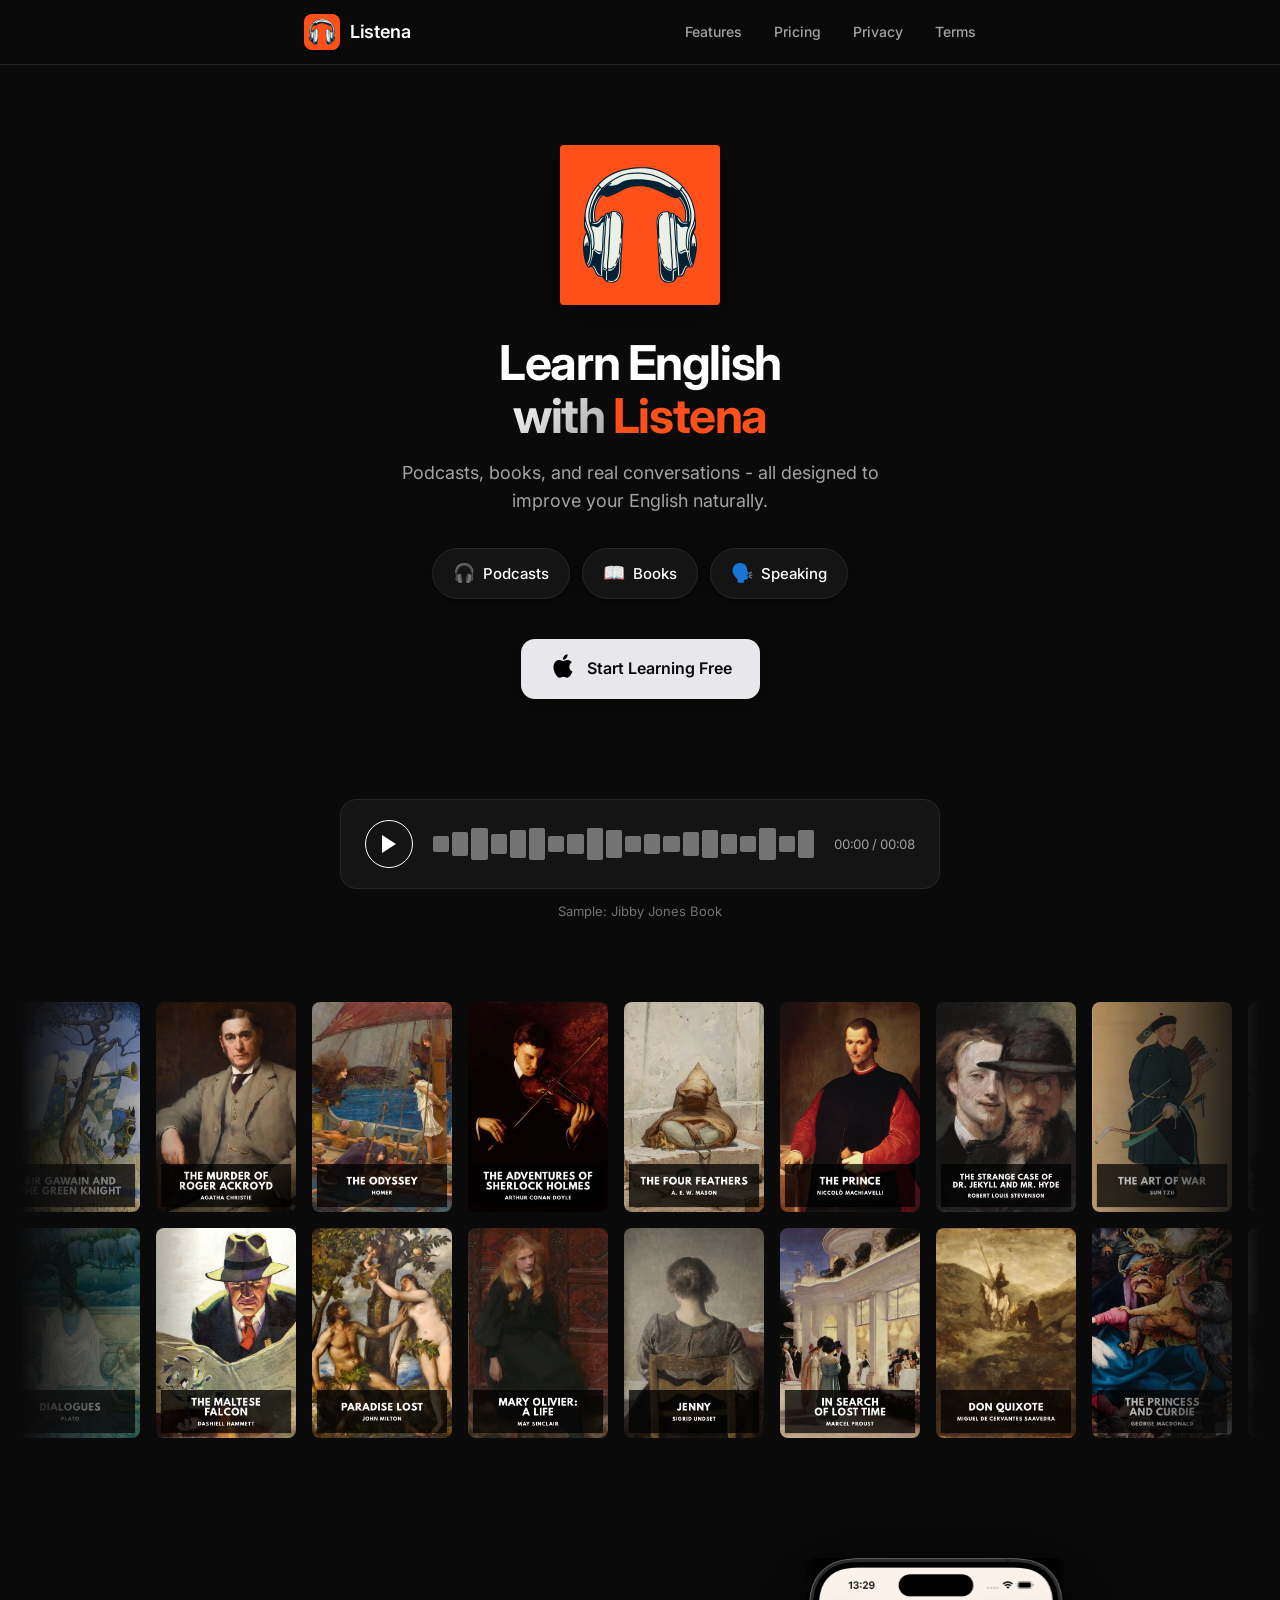
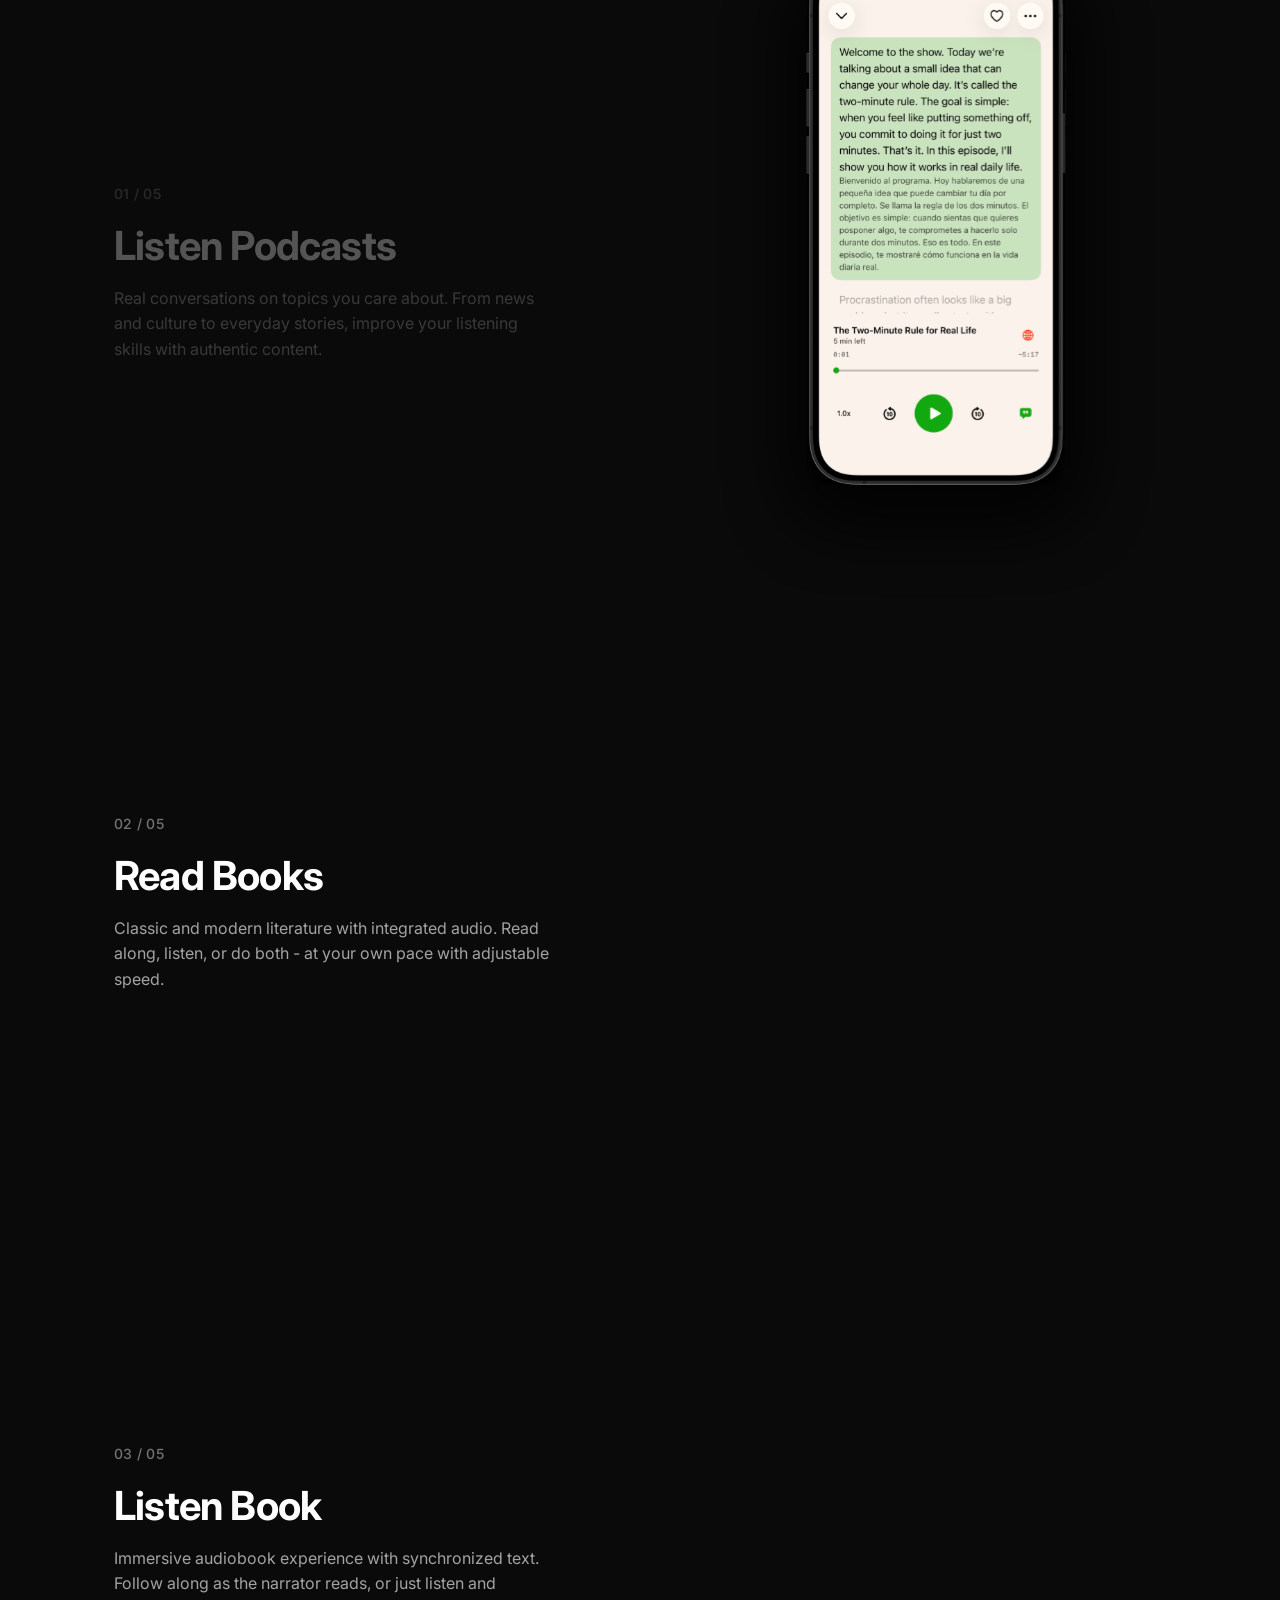
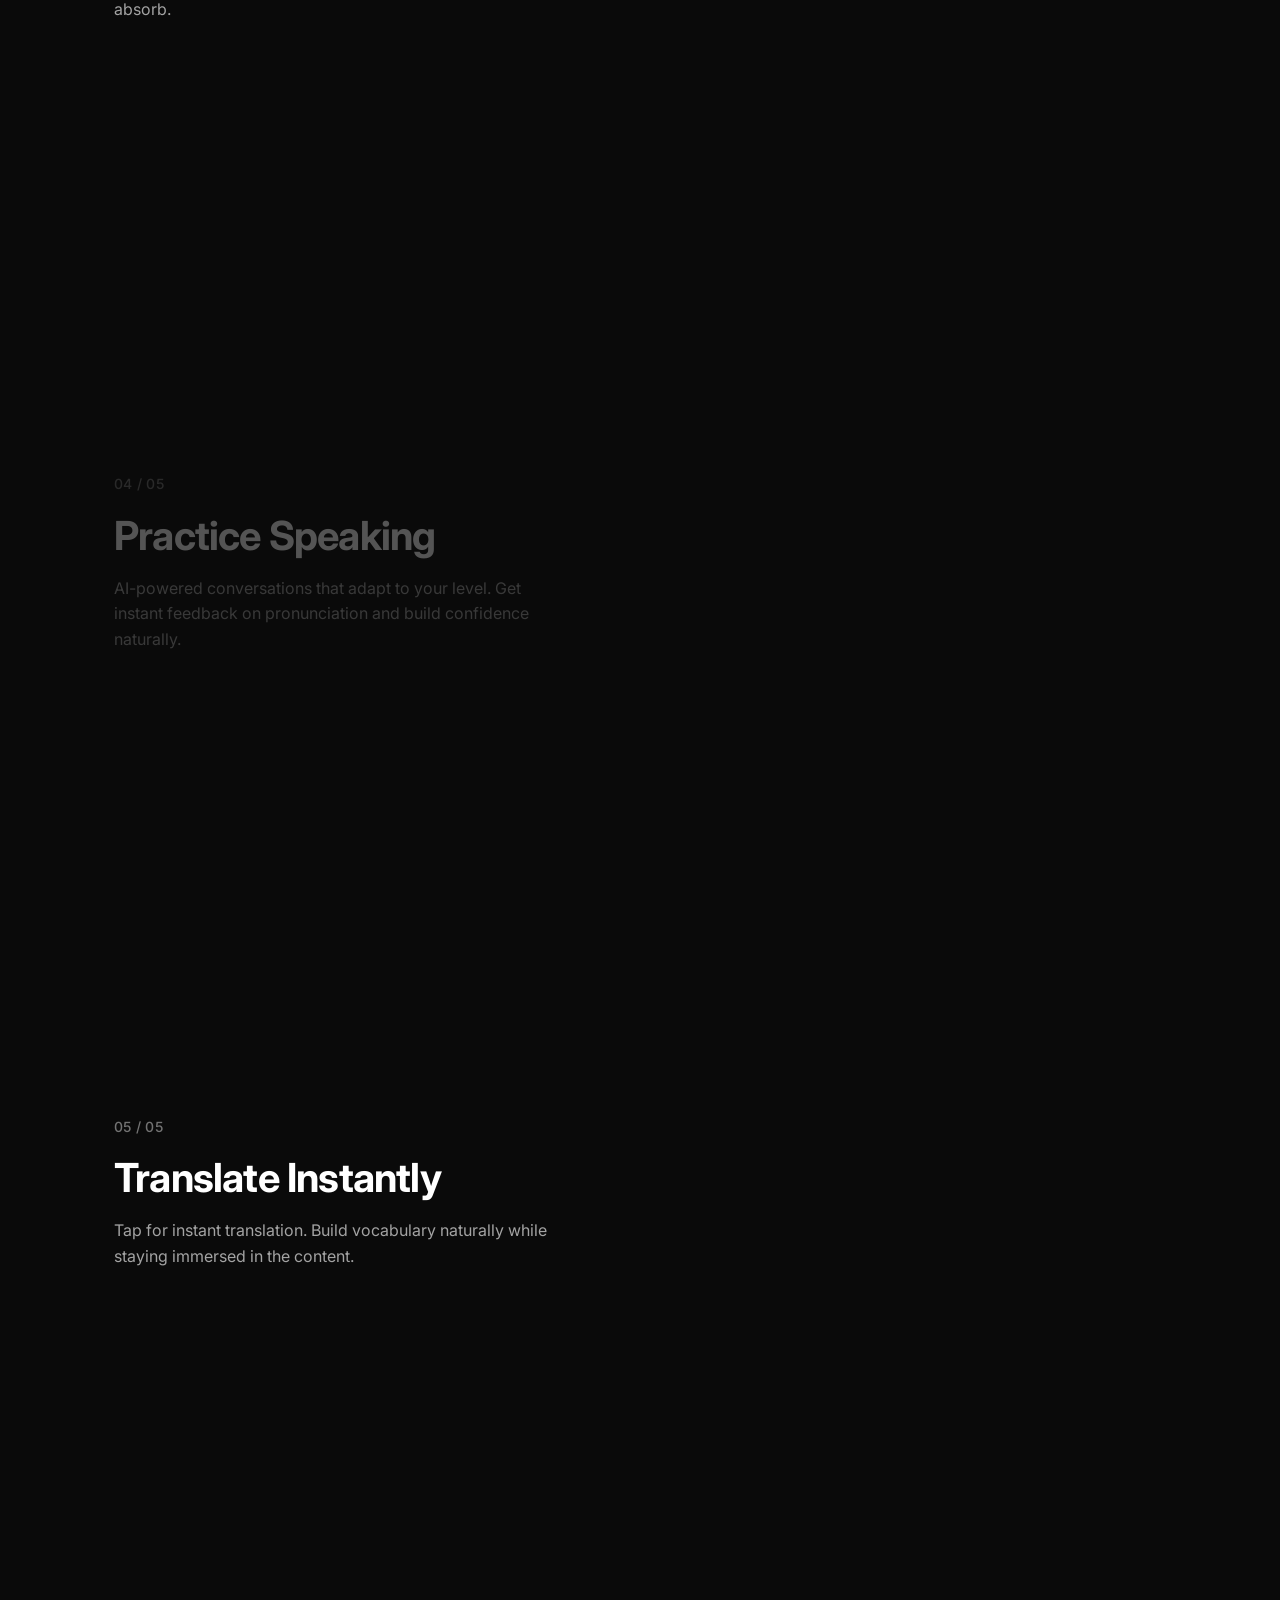
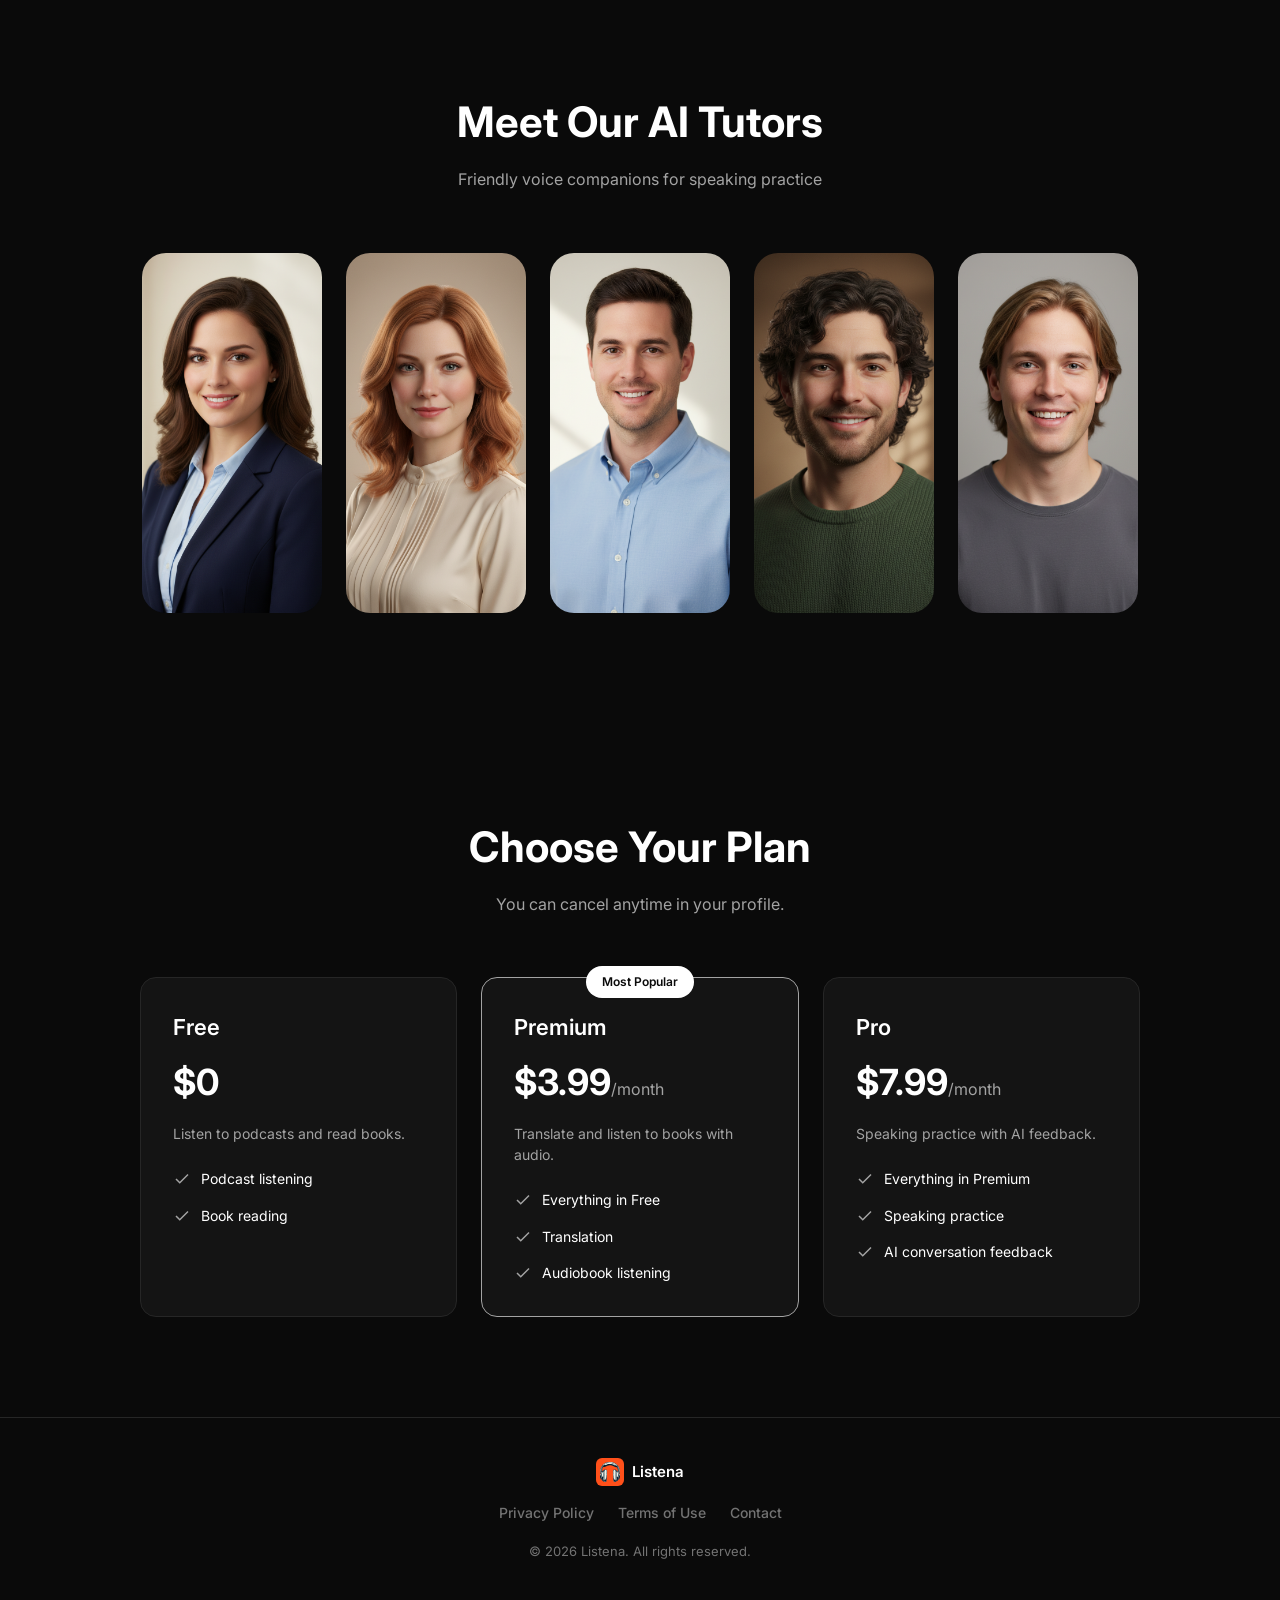
==== index.html @ 5ea8e9c2 "fix: disable actor card hover scale on mobile touch devices" ====
<!DOCTYPE html>
<html lang="en">
<head>
    <meta charset="UTF-8">
    <meta name="viewport" content="width=device-width, initial-scale=1.0">
    <title>Listena - Learn English with Listena</title>
    <link rel="preconnect" href="https://fonts.googleapis.com">
    <link rel="preconnect" href="https://fonts.gstatic.com" crossorigin>
    <link href="https://fonts.googleapis.com/css2?family=Inter:wght@400;500;600;700&display=swap" rel="stylesheet">
    <link rel="stylesheet" href="style.css">
    <link rel="icon" type="image/png" href="icon.png">
</head>
<body>
    <div class="nav-overlay"></div>
    <nav class="navbar">
        <div class="container nav-content">
            <a href="index.html" class="logo">
                <img src="logo.svg" alt="" class="nav-logo" width="36" height="36">
                <span class="logo-text">Listena</span>
            </a>
            <button class="nav-toggle" aria-label="Toggle menu">
                <span></span>
                <span></span>
                <span></span>
            </button>
            <div class="nav-links">
                <a href="#features">Features</a>
                <a href="#pricing">Pricing</a>
                <a href="privacy.html">Privacy</a>
                <a href="terms.html">Terms</a>
            </div>
        </div>
    </nav>

    <main class="hero">
        <div class="container">
            <div class="hero-content">
                <div class="app-logo">
                    <img src="logo.svg" alt="Listena" class="logo-image" width="160" height="160">
                </div>
                <h1>Learn English<br><span class="gradient-text">with </span><span class="listena-orange">Listena</span></h1>
                <p class="hero-subtitle">Podcasts, books, and real conversations - all designed to improve your English naturally.</p>
                <div class="hero-features">
                    <div class="feature-pill">
                        <span class="feature-icon">🎧</span>
                        <span>Podcasts</span>
                    </div>
                    <div class="feature-pill">
                        <span class="feature-icon">📖</span>
                        <span>Books</span>
                    </div>
                    <div class="feature-pill">
                        <span class="feature-icon">🗣️</span>
                        <span>Speaking</span>
                    </div>
                </div>
                <a href="https://apps.apple.com/app/listena" class="download-btn">
                    <img src="app-store.svg" alt="App Store" width="28" height="32">
                    Start Learning Free
                </a>
            </div>
        </div>
    </main>

    <!-- Podcast Preview -->
    <section class="podcast-preview-section">
        <div class="container">
            <div class="podcast-player">
                <button class="podcast-play-btn" id="podcastPlayBtn" aria-label="Play podcast preview">
                    <svg class="play-icon" width="24" height="24" viewBox="0 0 24 24" fill="currentColor">
                        <polygon points="5 3 19 12 5 21 5 3"/>
                    </svg>
                    <svg class="pause-icon hidden" width="24" height="24" viewBox="0 0 24 24" fill="currentColor">
                        <rect x="6" y="4" width="4" height="16"/>
                        <rect x="14" y="4" width="4" height="16"/>
                    </svg>
                </button>
                <div class="podcast-waveform">
                    <div class="waveform-bars">
                        <span></span><span></span><span></span><span></span><span></span>
                        <span></span><span></span><span></span><span></span><span></span>
                        <span></span><span></span><span></span><span></span><span></span>
                        <span></span><span></span><span></span><span></span><span></span>
                    </div>
                </div>
                <div class="podcast-time" id="podcastTime">00:00 / 00:30</div>
            </div>
            <p class="podcast-label">Sample: Jibby Jones Book</p>
        </div>
    </section>

    <!-- Marquee Section -->
    <section class="marquee-section">
        <div class="marquee-row marquee-right">
            <div class="marquee-track">
                <div class="marquee-item"><img src="covers/1.avif" alt=""></div>
                <div class="marquee-item"><img src="covers/2.avif" alt=""></div>
                <div class="marquee-item"><img src="covers/3.avif" alt=""></div>
                <div class="marquee-item"><img src="covers/4.avif" alt=""></div>
                <div class="marquee-item"><img src="covers/5.avif" alt=""></div>
                <div class="marquee-item"><img src="covers/6.avif" alt=""></div>
                <div class="marquee-item"><img src="covers/7.avif" alt=""></div>
                <div class="marquee-item"><img src="covers/8.avif" alt=""></div>
                <div class="marquee-item"><img src="covers/9.avif" alt=""></div>
                <div class="marquee-item"><img src="covers/10.avif" alt=""></div>
                <div class="marquee-item"><img src="covers/11.avif" alt=""></div>
                <div class="marquee-item"><img src="covers/12.avif" alt=""></div>
                <div class="marquee-item"><img src="covers/13.avif" alt=""></div>
                <div class="marquee-item"><img src="covers/14.avif" alt=""></div>
                <div class="marquee-item"><img src="covers/15.avif" alt=""></div>
                <div class="marquee-item"><img src="covers/1.avif" alt=""></div>
                <div class="marquee-item"><img src="covers/2.avif" alt=""></div>
                <div class="marquee-item"><img src="covers/3.avif" alt=""></div>
                <div class="marquee-item"><img src="covers/4.avif" alt=""></div>
                <div class="marquee-item"><img src="covers/5.avif" alt=""></div>
                <div class="marquee-item"><img src="covers/6.avif" alt=""></div>
                <div class="marquee-item"><img src="covers/7.avif" alt=""></div>
                <div class="marquee-item"><img src="covers/8.avif" alt=""></div>
                <div class="marquee-item"><img src="covers/9.avif" alt=""></div>
                <div class="marquee-item"><img src="covers/10.avif" alt=""></div>
                <div class="marquee-item"><img src="covers/11.avif" alt=""></div>
                <div class="marquee-item"><img src="covers/12.avif" alt=""></div>
                <div class="marquee-item"><img src="covers/13.avif" alt=""></div>
                <div class="marquee-item"><img src="covers/14.avif" alt=""></div>
                <div class="marquee-item"><img src="covers/15.avif" alt=""></div>
            </div>
        </div>
        <div class="marquee-row marquee-left">
            <div class="marquee-track">
                <div class="marquee-item"><img src="covers/16.avif" alt=""></div>
                <div class="marquee-item"><img src="covers/17.avif" alt=""></div>
                <div class="marquee-item"><img src="covers/18.avif" alt=""></div>
                <div class="marquee-item"><img src="covers/19.avif" alt=""></div>
                <div class="marquee-item"><img src="covers/20.avif" alt=""></div>
                <div class="marquee-item"><img src="covers/21.avif" alt=""></div>
                <div class="marquee-item"><img src="covers/22.avif" alt=""></div>
                <div class="marquee-item"><img src="covers/23.avif" alt=""></div>
                <div class="marquee-item"><img src="covers/24.avif" alt=""></div>
                <div class="marquee-item"><img src="covers/25.avif" alt=""></div>
                <div class="marquee-item"><img src="covers/26.avif" alt=""></div>
                <div class="marquee-item"><img src="covers/27.avif" alt=""></div>
                <div class="marquee-item"><img src="covers/28.avif" alt=""></div>
                <div class="marquee-item"><img src="covers/29.avif" alt=""></div>
                <div class="marquee-item"><img src="covers/30.avif" alt=""></div>
                <div class="marquee-item"><img src="covers/16.avif" alt=""></div>
                <div class="marquee-item"><img src="covers/17.avif" alt=""></div>
                <div class="marquee-item"><img src="covers/18.avif" alt=""></div>
                <div class="marquee-item"><img src="covers/19.avif" alt=""></div>
                <div class="marquee-item"><img src="covers/20.avif" alt=""></div>
                <div class="marquee-item"><img src="covers/21.avif" alt=""></div>
                <div class="marquee-item"><img src="covers/22.avif" alt=""></div>
                <div class="marquee-item"><img src="covers/23.avif" alt=""></div>
                <div class="marquee-item"><img src="covers/24.avif" alt=""></div>
                <div class="marquee-item"><img src="covers/25.avif" alt=""></div>
                <div class="marquee-item"><img src="covers/26.avif" alt=""></div>
                <div class="marquee-item"><img src="covers/27.avif" alt=""></div>
                <div class="marquee-item"><img src="covers/28.avif" alt=""></div>
                <div class="marquee-item"><img src="covers/29.avif" alt=""></div>
                <div class="marquee-item"><img src="covers/30.avif" alt=""></div>
            </div>
        </div>
    </section>

    <!-- Scroll-Driven Phone Mockup Section -->
    <section id="features" class="features-scroll-section">
        <div class="container features-scroll-container">
            <!-- Left: Scrolling text content -->
            <div class="features-text-content">
                <div class="feature-step" data-step="1">
                    <span class="step-number">01 / 05</span>
                    <h2>Listen Podcasts</h2>
                    <p>Real conversations on topics you care about. From news and culture to everyday stories, improve your listening skills with authentic content.</p>
                </div>
                <div class="feature-step" data-step="2">
                    <span class="step-number">02 / 05</span>
                    <h2>Read Books</h2>
                    <p>Classic and modern literature with integrated audio. Read along, listen, or do both - at your own pace with adjustable speed.</p>
                </div>
                <div class="feature-step" data-step="3">
                    <span class="step-number">03 / 05</span>
                    <h2>Listen Book</h2>
                    <p>Immersive audiobook experience with synchronized text. Follow along as the narrator reads, or just listen and absorb.</p>
                </div>
                <div class="feature-step" data-step="4">
                    <span class="step-number">04 / 05</span>
                    <h2>Practice Speaking</h2>
                    <p>AI-powered conversations that adapt to your level. Get instant feedback on pronunciation and build confidence naturally.</p>
                </div>
                <div class="feature-step" data-step="5">
                    <span class="step-number">05 / 05</span>
                    <h2>Translate Instantly</h2>
                    <p>Tap for instant translation. Build vocabulary naturally while staying immersed in the content.</p>
                </div>
            </div>

            <!-- Right: Sticky phone mockup (Desktop only) -->
            <div class="phone-mockup-container desktop-only">
                <div class="raw-phone-container">
                    <img src="module-img/podcast-player.svg" alt="Podcast Player" class="raw-phone-img active" data-step="1">
                    <img src="module-img/book-reader.svg" alt="Book Reader" class="raw-phone-img" data-step="2">
                    <img src="module-img/book-player.svg" alt="Book Player" class="raw-phone-img" data-step="3">
                    <img src="module-img/speaking.svg" alt="Speaking" class="raw-phone-img" data-step="4">
                    <img src="module-img/translate.svg" alt="Translate" class="raw-phone-img" data-step="5">
                </div>
            </div>

            <!-- Mobile Single Phone Carousel (Mobile only) -->
            <div class="mobile-carousel mobile-only">
                <div class="mobile-raw-container">
                    <img src="module-img/podcast-player.svg" alt="Podcast Player" class="mobile-raw-img active" data-slide="0">
                    <img src="module-img/book-reader.svg" alt="Book Reader" class="mobile-raw-img" data-slide="1">
                    <img src="module-img/book-player.svg" alt="Book Player" class="mobile-raw-img" data-slide="2">
                    <img src="module-img/speaking.svg" alt="Speaking" class="mobile-raw-img" data-slide="3">
                    <img src="module-img/translate.svg" alt="Translate" class="mobile-raw-img" data-slide="4">
                </div>
                <div class="mobile-text-content">
                    <div class="mobile-text-slide active" data-slide="0">
                        <span class="step-number">01 / 05</span>
                        <h3>Listen Podcasts</h3>
                        <p>Real conversations on topics you care about.</p>
                    </div>
                    <div class="mobile-text-slide" data-slide="1">
                        <span class="step-number">02 / 05</span>
                        <h3>Read Books</h3>
                        <p>Classic literature with integrated audio.</p>
                    </div>
                    <div class="mobile-text-slide" data-slide="2">
                        <span class="step-number">03 / 05</span>
                        <h3>Listen Book</h3>
                        <p>Immersive audiobook experience.</p>
                    </div>
                    <div class="mobile-text-slide" data-slide="3">
                        <span class="step-number">04 / 05</span>
                        <h3>Practice Speaking</h3>
                        <p>AI-powered conversations.</p>
                    </div>
                    <div class="mobile-text-slide" data-slide="4">
                        <span class="step-number">05 / 05</span>
                        <h3>Translate Instantly</h3>
                        <p>Tap for instant translation.</p>
                    </div>
                </div>
                <div class="carousel-dots">
                    <button class="dot active" data-slide="0"></button>
                    <button class="dot" data-slide="1"></button>
                    <button class="dot" data-slide="2"></button>
                    <button class="dot" data-slide="3"></button>
                    <button class="dot" data-slide="4"></button>
                </div>
            </div>
        </div>
    </section>

    <!-- AI Actors Section -->
    <section class="actors-section">
        <div class="container">
            <div class="actors-header">
                <h2>Meet Our AI Tutors</h2>
                <p>Friendly voice companions for speaking practice</p>
            </div>
            <div class="actors-grid">
                <!-- Asteria - American Female -->
                <div class="actor-card" data-actor="asteria" data-audio="actors/preview/deepgram_asteria_1.wav">
                    <div class="actor-image">
                        <img src="actors/asteria.png" alt="Asteria">
                    </div>
                    <div class="actor-info">
                        <h3>Asteria</h3>
                        <span class="actor-accent">American</span>
                        <p>Clear, confident, knowledgeable voice</p>
                    </div>
                </div>

                <!-- Athena - British Female -->
                <div class="actor-card" data-actor="athena" data-audio="actors/preview/deepgram_athena_1.wav">
                    <div class="actor-image">
                        <img src="actors/athena.png" alt="Athena">
                    </div>
                    <div class="actor-info">
                        <h3>Athena</h3>
                        <span class="actor-accent">British</span>
                        <p>Smooth, calm, professional</p>
                    </div>
                </div>

                <!-- Orpheus - American Male -->
                <div class="actor-card" data-actor="orpheus" data-audio="actors/preview/deepgram_orpheus_1.wav">
                    <div class="actor-image">
                        <img src="actors/orpheus.png" alt="Orpheus">
                    </div>
                    <div class="actor-info">
                        <h3>Orpheus</h3>
                        <span class="actor-accent">American</span>
                        <p>Trustworthy and professional</p>
                    </div>
                </div>

                <!-- Angus - Irish Male -->
                <div class="actor-card" data-actor="angus" data-audio="actors/preview/deepgram_angus_1.wav">
                    <div class="actor-image">
                        <img src="actors/angus.png" alt="Angus">
                    </div>
                    <div class="actor-info">
                        <h3>Angus</h3>
                        <span class="actor-accent">Irish</span>
                        <p>Casual, friendly, patient</p>
                    </div>
                </div>

                <!-- Arcas - American Male -->
                <div class="actor-card" data-actor="arcas" data-audio="actors/preview/deepgram_arcas_1.wav">
                    <div class="actor-image">
                        <img src="actors/arcas.png" alt="Arcas">
                    </div>
                    <div class="actor-info">
                        <h3>Arcas</h3>
                        <span class="actor-accent">American</span>
                        <p>Natural, smooth, clear</p>
                    </div>
                </div>
            </div>
            <div class="actors-dots mobile-only">
                <button class="actors-dot active" data-actor="0"></button>
                <button class="actors-dot" data-actor="1"></button>
                <button class="actors-dot" data-actor="2"></button>
                <button class="actors-dot" data-actor="3"></button>
                <button class="actors-dot" data-actor="4"></button>
            </div>
        </div>
    </section>

    <script>
        // Mobile Nav Toggle
        const navToggle = document.querySelector('.nav-toggle');
        const navLinks = document.querySelector('.nav-links');
        const navOverlay = document.querySelector('.nav-overlay');

        function toggleNav() {
            navToggle.classList.toggle('active');
            navLinks.classList.toggle('active');
            navOverlay.classList.toggle('active');
            document.body.style.overflow = navLinks.classList.contains('active') ? 'hidden' : '';
        }

        if (navToggle) {
            navToggle.addEventListener('click', toggleNav);
        }

        if (navOverlay) {
            navOverlay.addEventListener('click', toggleNav);
        }

        // Close nav when clicking links
        document.querySelectorAll('.nav-links a').forEach(link => {
            link.addEventListener('click', () => {
                if (navLinks.classList.contains('active')) {
                    toggleNav();
                }
            });
        });

        // Smooth scroll for anchor links
        document.querySelectorAll('a[href^="#"]').forEach(anchor => {
            anchor.addEventListener('click', function(e) {
                e.preventDefault();
                const target = document.querySelector(this.getAttribute('href'));
                if (target) {
                    target.scrollIntoView({ behavior: 'smooth', block: 'start' });
                }
            });
        });

        // Scroll-driven phone mockup section (Desktop)
        document.addEventListener('DOMContentLoaded', function() {
            const steps = document.querySelectorAll('.feature-step');
            const screenImages = document.querySelectorAll('.raw-phone-img');
            
            // Only run on desktop
            if (window.innerWidth > 1024) {
                const observerOptions = {
                    root: null,
                    rootMargin: '-40% 0px -40% 0px',
                    threshold: 0
                };
                
                const observer = new IntersectionObserver((entries) => {
                    entries.forEach(entry => {
                        if (entry.isIntersecting) {
                            const step = entry.target.dataset.step;
                            
                            // Update active step
                            steps.forEach(s => s.classList.remove('active'));
                            entry.target.classList.add('active');
                            
                            // Update phone screen
                            screenImages.forEach(img => {
                                img.classList.remove('active');
                                if (img.dataset.step === step) {
                                    img.classList.add('active');
                                }
                            });
                        }
                    });
                }, observerOptions);
                
                steps.forEach(step => observer.observe(step));
            }

            // Mobile Single Phone Carousel
            const mobileCarousel = document.querySelector('.mobile-carousel');
            const mobileScreenImgs = document.querySelectorAll('.mobile-raw-img');
            const mobileTextSlides = document.querySelectorAll('.mobile-text-slide');
            const mobileDots = document.querySelectorAll('.carousel-dots .dot');
            
            if (mobileCarousel && mobileScreenImgs.length > 0) {
                let currentSlide = 0;
                let startX = 0;
                let isDragging = false;

                function goToSlide(index) {
                    if (index < 0) index = 0;
                    if (index >= mobileScreenImgs.length) index = mobileScreenImgs.length - 1;
                    currentSlide = index;
                    
                    // Update screen image
                    mobileScreenImgs.forEach((img, i) => {
                        img.classList.toggle('active', i === currentSlide);
                    });
                    
                    // Update text
                    mobileTextSlides.forEach((slide, i) => {
                        slide.classList.toggle('active', i === currentSlide);
                    });
                    
                    // Update dots
                    mobileDots.forEach((dot, i) => {
                        dot.classList.toggle('active', i === currentSlide);
                    });
                }

                // Dot click handlers
                mobileDots.forEach((dot, index) => {
                    dot.addEventListener('click', () => goToSlide(index));
                });

                // Touch/Swipe handlers on the carousel container
                mobileCarousel.addEventListener('touchstart', (e) => {
                    startX = e.touches[0].clientX;
                    isDragging = true;
                }, { passive: true });

                mobileCarousel.addEventListener('touchend', (e) => {
                    if (!isDragging) return;
                    isDragging = false;
                    
                    const endX = e.changedTouches[0].clientX;
                    const diff = startX - endX;
                    
                    if (diff > 50) {
                        goToSlide(currentSlide + 1);
                    } else if (diff < -50) {
                        goToSlide(currentSlide - 1);
                    }
                }, { passive: true });

                // Mouse drag handlers for desktop testing
                mobileCarousel.addEventListener('mousedown', (e) => {
                    startX = e.clientX;
                    isDragging = true;
                });

                mobileCarousel.addEventListener('mouseup', (e) => {
                    if (!isDragging) return;
                    isDragging = false;
                    
                    const diff = startX - e.clientX;
                    
                    if (diff > 50) {
                        goToSlide(currentSlide + 1);
                    } else if (diff < -50) {
                        goToSlide(currentSlide - 1);
                    }
                });

                mobileCarousel.addEventListener('mouseleave', () => {
                    isDragging = false;
                });
            }

            // Actors section - click to play audio preview
            const actorCards = document.querySelectorAll('.actor-card');
            let currentAudio = null;
            let currentCard = null;
            
            actorCards.forEach(card => {
                card.addEventListener('click', function() {
                    const audioPath = this.dataset.audio;
                    
                    // If clicking the same card that's playing, stop it
                    if (currentCard === this && currentAudio && !currentAudio.paused) {
                        currentAudio.pause();
                        currentAudio.currentTime = 0;
                        this.classList.remove('playing');
                        currentCard = null;
                        return;
                    }
                    
                    // Stop any currently playing audio
                    if (currentAudio) {
                        currentAudio.pause();
                        currentAudio.currentTime = 0;
                        if (currentCard) {
                            currentCard.classList.remove('playing');
                        }
                    }
                    
                    // Play new audio
                    currentAudio = new Audio(audioPath);
                    currentCard = this;
                    this.classList.add('playing');
                    
                    currentAudio.play().catch(e => {
                        console.log('Audio playback failed:', e);
                    });
                    
                    currentAudio.onended = () => {
                        this.classList.remove('playing');
                        currentAudio = null;
                        currentCard = null;
                    };
                });
            });

            // Mobile Actors Carousel
            const isMobile = window.innerWidth <= 900;
            if (isMobile) {
                const actorsGrid = document.querySelector('.actors-grid');
                const actorCards = document.querySelectorAll('.actor-card');
                const actorDots = document.querySelectorAll('.actors-dot');
                
                if (actorsGrid && actorCards.length > 0) {
                    let currentActor = 0;
                    let startX = 0;
                    let isDragging = false;
                    let scrollLeft = 0;

                    // Set first card active
                    actorCards[0].classList.add('active');

                    function goToActor(index) {
                        if (index < 0) index = 0;
                        if (index >= actorCards.length) index = actorCards.length - 1;
                        currentActor = index;
                        
                        const cardWidth = 240;
                        const gap = 16;
                        const offset = currentActor * (cardWidth + gap);
                        
                        actorCards.forEach((card, i) => {
                            card.classList.toggle('active', i === currentActor);
                        });
                        
                        actorDots.forEach((dot, i) => {
                            dot.classList.toggle('active', i === currentActor);
                        });

                        // Scroll to center the card
                        const containerWidth = actorsGrid.parentElement.offsetWidth;
                        const centerOffset = offset - (containerWidth / 2) + (cardWidth / 2);
                        actorsGrid.parentElement.scrollTo({
                            left: centerOffset,
                            behavior: 'smooth'
                        });
                    }

                    // Touch events for swipe
                    actorsGrid.addEventListener('touchstart', (e) => {
                        isDragging = true;
                        startX = e.touches[0].clientX;
                    }, { passive: true });

                    actorsGrid.addEventListener('touchmove', (e) => {
                        if (!isDragging) return;
                    }, { passive: true });

                    actorsGrid.addEventListener('touchend', (e) => {
                        if (!isDragging) return;
                        isDragging = false;
                        const endX = e.changedTouches[0].clientX;
                        const diff = startX - endX;
                        
                        if (Math.abs(diff) > 50) {
                            if (diff > 0) {
                                goToActor(currentActor + 1);
                            } else {
                                goToActor(currentActor - 1);
                            }
                        }
                    }, { passive: true });

                    // Dot navigation
                    actorDots.forEach((dot, index) => {
                        dot.addEventListener('click', () => goToActor(index));
                    });

                    // Click on card to activate
                    actorCards.forEach((card, index) => {
                        card.addEventListener('click', () => goToActor(index));
                    });
                }
            }

            // Podcast Player
            const podcastPlayBtn = document.getElementById('podcastPlayBtn');
            const podcastPlayer = document.querySelector('.podcast-player');
            const podcastTime = document.getElementById('podcastTime');
            
            if (podcastPlayBtn) {
                let podcastAudio = new Audio('podcast-audio.mp3');
                let isPlaying = false;
                
                function formatTime(seconds) {
                    const mins = Math.floor(seconds / 60);
                    const secs = Math.floor(seconds % 60);
                    return `${mins.toString().padStart(2, '0')}:${secs.toString().padStart(2, '0')}`;
                }
                
                function updateTime() {
                    const current = formatTime(podcastAudio.currentTime);
                    const duration = formatTime(podcastAudio.duration || 30);
                    podcastTime.textContent = `${current} / ${duration}`;
                }
                
                podcastPlayBtn.addEventListener('click', () => {
                    isPlaying = !isPlaying;
                    
                    if (isPlaying) {
                        podcastAudio.play().catch(e => console.log('Audio play failed:', e));
                        podcastPlayer.classList.add('playing');
                        podcastPlayBtn.querySelector('.play-icon').classList.add('hidden');
                        podcastPlayBtn.querySelector('.pause-icon').classList.remove('hidden');
                    } else {
                        podcastAudio.pause();
                        podcastPlayer.classList.remove('playing');
                        podcastPlayBtn.querySelector('.play-icon').classList.remove('hidden');
                        podcastPlayBtn.querySelector('.pause-icon').classList.add('hidden');
                    }
                });
                
                podcastAudio.addEventListener('timeupdate', updateTime);
                
                podcastAudio.addEventListener('ended', () => {
                    isPlaying = false;
                    podcastPlayer.classList.remove('playing');
                    podcastPlayBtn.querySelector('.play-icon').classList.remove('hidden');
                    podcastPlayBtn.querySelector('.pause-icon').classList.add('hidden');
                    podcastAudio.currentTime = 0;
                    updateTime();
                });
                
                // Initial time display
                podcastAudio.addEventListener('loadedmetadata', updateTime);
            }
        });
    </script>

    <!-- Pricing Section -->
    <section id="pricing" class="pricing-section">
        <div class="container">
            <div class="pricing-header">
                <h2>Choose Your Plan</h2>
                <p>You can cancel anytime in your profile.</p>
            </div>
            <div class="pricing-grid">
                <!-- Free Plan -->
                <div class="pricing-card">
                    <div class="pricing-card-header">
                        <h3>Free</h3>
                        <div class="price">$0</div>
                    </div>
                    <p class="pricing-summary">Listen to podcasts and read books.</p>
                    <ul class="pricing-features">
                        <li><svg width="18" height="18" viewBox="0 0 24 24" fill="none" stroke="currentColor" stroke-width="2"><polyline points="20 6 9 17 4 12"/></svg>Podcast listening</li>
                        <li><svg width="18" height="18" viewBox="0 0 24 24" fill="none" stroke="currentColor" stroke-width="2"><polyline points="20 6 9 17 4 12"/></svg>Book reading</li>
                    </ul>
                </div>

                <!-- Premium Plan -->
                <div class="pricing-card popular">
                    <div class="pricing-badge">Most Popular</div>
                    <div class="pricing-card-header">
                        <h3>Premium</h3>
                        <div class="price">$3.99<span>/month</span></div>
                    </div>
                    <p class="pricing-summary">Translate and listen to books with audio.</p>
                    <ul class="pricing-features">
                        <li><svg width="18" height="18" viewBox="0 0 24 24" fill="none" stroke="currentColor" stroke-width="2"><polyline points="20 6 9 17 4 12"/></svg>Everything in Free</li>
                        <li><svg width="18" height="18" viewBox="0 0 24 24" fill="none" stroke="currentColor" stroke-width="2"><polyline points="20 6 9 17 4 12"/></svg>Translation</li>
                        <li><svg width="18" height="18" viewBox="0 0 24 24" fill="none" stroke="currentColor" stroke-width="2"><polyline points="20 6 9 17 4 12"/></svg>Audiobook listening</li>
                    </ul>
                </div>

                <!-- Pro Plan -->
                <div class="pricing-card">
                    <div class="pricing-card-header">
                        <h3>Pro</h3>
                        <div class="price">$7.99<span>/month</span></div>
                    </div>
                    <p class="pricing-summary">Speaking practice with AI feedback.</p>
                    <ul class="pricing-features">
                        <li><svg width="18" height="18" viewBox="0 0 24 24" fill="none" stroke="currentColor" stroke-width="2"><polyline points="20 6 9 17 4 12"/></svg>Everything in Premium</li>
                        <li><svg width="18" height="18" viewBox="0 0 24 24" fill="none" stroke="currentColor" stroke-width="2"><polyline points="20 6 9 17 4 12"/></svg>Speaking practice</li>
                        <li><svg width="18" height="18" viewBox="0 0 24 24" fill="none" stroke="currentColor" stroke-width="2"><polyline points="20 6 9 17 4 12"/></svg>AI conversation feedback</li>
                    </ul>
                </div>
            </div>
        </div>
    </section>

    <footer class="footer">
        <div class="container footer-content">
            <div class="footer-brand">
                <img src="logo.svg" alt="" class="footer-logo" width="28" height="28">
                <span class="footer-name">Listena</span>
            </div>
            <div class="footer-links">
                <a href="privacy.html">Privacy Policy</a>
                <a href="terms.html">Terms of Use</a>
                <a href="mailto:aykutssert@gmail.com">Contact</a>
            </div>
            <p class="footer-copy">&copy; 2026 Listena. All rights reserved.</p>
        </div>
    </footer>
</body>
</html>
---- style.css ----
/* ============================================
   Listena — Legal Pages
   Clean, modern, professional
   ============================================ */

:root {
    --bg: #0A0A0A;
    --bg-card: #141414;
    --text-primary: #FFFFFF;
    --text-secondary: #A3A3A3;
    --text-muted: #737373;
    --accent: #FFFFFF;
    --accent-light: #E5E5E5;
    --accent-bg: #1A1A1A;
    --border: #262626;
    --radius: 16px;
    --radius-sm: 10px;
    --shadow: 0 1px 3px rgba(0,0,0,0.3), 0 4px 12px rgba(0,0,0,0.2);
    --shadow-lg: 0 4px 24px rgba(0,0,0,0.4);
}

* {
    margin: 0;
    padding: 0;
    box-sizing: border-box;
}

html {
    scroll-behavior: smooth;
}

body {
    font-family: 'Inter', -apple-system, BlinkMacSystemFont, sans-serif;
    background: var(--bg);
    color: var(--text-primary);
    line-height: 1.6;
    -webkit-font-smoothing: antialiased;
    overflow-x: hidden;
}

.container {
    max-width: 1100px;
    margin: 0 auto;
    padding: 0 24px;
}

/* ============================================
   NAVBAR
   ============================================ */

.navbar {
    position: sticky;
    top: 0;
    background: rgba(10, 10, 11, 0.85);
    backdrop-filter: blur(20px);
    -webkit-backdrop-filter: blur(20px);
    border-bottom: 1px solid var(--border);
    z-index: 100;
    padding: 14px 0;
}

.nav-content {
    display: flex;
    align-items: center;
    justify-content: space-between;
    max-width: 720px;
}

.logo {
    display: flex;
    align-items: center;
    gap: 10px;
    text-decoration: none;
    color: var(--text-primary);
}

.logo-icon {
    display: flex;
    align-items: center;
    justify-content: center;
    width: 36px;
    height: 36px;
    background: var(--text-primary);
    color: var(--bg);
    border-radius: 10px;
    font-weight: 700;
    font-size: 18px;
}

.nav-logo {
    width: 36px;
    height: 36px;
    border-radius: 8px;
    object-fit: cover;
}

.footer-logo {
    width: 28px;
    height: 28px;
    border-radius: 6px;
    object-fit: cover;
}

.logo-text {
    font-weight: 600;
    font-size: 18px;
    letter-spacing: -0.02em;
}

.nav-links {
    display: flex;
    gap: 32px;
}

.nav-links a {
    font-size: 14px;
    font-weight: 500;
    color: var(--text-secondary);
    text-decoration: none;
    transition: color 0.2s ease;
}

.nav-links a:hover {
    color: var(--text-primary);
}

.nav-toggle {
    display: none;
    flex-direction: column;
    gap: 5px;
    background: none;
    border: none;
    cursor: pointer;
    padding: 8px;
}

.nav-toggle span {
    width: 24px;
    height: 2px;
    background: var(--text-primary);
    transition: all 0.3s ease;
}

.nav-toggle.active span:nth-child(1) {
    transform: rotate(45deg) translate(5px, 5px);
}

.nav-toggle.active span:nth-child(2) {
    opacity: 0;
}

.nav-toggle.active span:nth-child(3) {
    transform: rotate(-45deg) translate(5px, -5px);
}

@media (max-width: 768px) {
    .nav-toggle {
        display: flex;
        z-index: 101;
    }

    .nav-links {
        position: fixed;
        top: 0;
        right: -100%;
        width: 280px;
        height: 100vh;
        background: var(--bg-card);
        flex-direction: column;
        gap: 0;
        padding: 80px 32px 32px;
        transition: right 0.3s ease;
        z-index: 100;
        border-left: 1px solid var(--border);
    }

    .nav-links.active {
        right: 0;
    }

    .nav-links a {
        padding: 16px 0;
        font-size: 18px;
        border-bottom: 1px solid var(--border);
    }

    .nav-overlay {
        display: none;
        position: fixed;
        top: 0;
        left: 0;
        width: 100%;
        height: 100%;
        background: rgba(0, 0, 0, 0.5);
        z-index: 99;
    }

    .nav-overlay.active {
        display: block;
    }
}

.hero-link {
    display: inline-block;
    margin-top: 20px;
    font-size: 15px;
    color: var(--text-secondary);
    text-decoration: none;
    transition: color 0.2s;
}

.hero-link:hover {
    color: var(--text-primary);
}

/* ============================================
   HERO (index page)
   ============================================ */

.hero {
    padding: 80px 0 60px;
    text-align: center;
}

.hero h1 {
    font-size: 48px;
    font-weight: 700;
    letter-spacing: -0.03em;
    line-height: 1.1;
    margin-bottom: 16px;
}

.gradient-text {
    background: linear-gradient(135deg, #ffffff 0%, #a0a0a0 100%);
    -webkit-background-clip: text;
    -webkit-text-fill-color: transparent;
    background-clip: text;
}

.listena-orange {
    color: #FF501B;
}

.hero-subtitle {
    font-size: 18px;
    color: var(--text-secondary);
    max-width: 480px;
    margin: 0 auto 32px;
    line-height: 1.6;
}

.hero-features {
    display: flex;
    justify-content: center;
    gap: 12px;
    margin-bottom: 40px;
    flex-wrap: wrap;
}

.feature-pill {
    display: flex;
    align-items: center;
    gap: 8px;
    padding: 10px 20px;
    background: var(--bg-card);
    border: 1px solid var(--border);
    border-radius: 100px;
    font-size: 15px;
    font-weight: 500;
    color: var(--text-primary);
    box-shadow: var(--shadow);
}

.feature-icon {
    font-size: 18px;
}

.download-btn {
    display: inline-flex;
    align-items: center;
    gap: 10px;
    padding: 14px 28px;
    background: #E8E8EC;
    color: #0A0A0B;
    text-decoration: none;
    border-radius: 14px;
    font-size: 16px;
    font-weight: 600;
    transition: transform 0.2s, box-shadow 0.2s;
    box-shadow: var(--shadow-lg);
}

.download-btn:hover {
    transform: translateY(-2px);
    box-shadow: 0 8px 32px rgba(0,0,0,0.12);
}

.download-btn svg,
.download-btn img {
    width: 28px;
    height: 32px;
    display: block;
    align-self: center;
    transform: translateY(-3px);
}

/* ============================================
   LEGAL PAGES (privacy & terms)
   ============================================ */

.legal-page {
    padding: 48px 0 80px;
}

.legal-header {
    margin-bottom: 40px;
}

.legal-header h1 {
    font-size: 36px;
    font-weight: 700;
    letter-spacing: -0.03em;
    margin-bottom: 8px;
}

.legal-date {
    font-size: 14px;
    color: var(--text-muted);
    font-weight: 500;
}

.legal-content {
    background: var(--bg-card);
    border: 1px solid var(--border);
    border-radius: var(--radius);
    padding: 40px;
    box-shadow: var(--shadow);
}

.legal-content h2 {
    font-size: 20px;
    font-weight: 600;
    letter-spacing: -0.02em;
    margin-top: 36px;
    margin-bottom: 12px;
    color: var(--text-primary);
}

.legal-content h2:first-child {
    margin-top: 0;
}

.legal-content p {
    font-size: 15px;
    line-height: 1.7;
    color: var(--text-secondary);
    margin-bottom: 12px;
}

.legal-content ul {
    margin: 8px 0 16px 20px;
    color: var(--text-secondary);
    font-size: 15px;
    line-height: 1.8;
}

.legal-content li {
    margin-bottom: 4px;
}

.legal-content a {
    color: var(--text-secondary);
    text-decoration: none;
    font-weight: 500;
}

.legal-content a:hover {
    text-decoration: underline;
}

.legal-content strong {
    color: var(--text-primary);
    font-weight: 600;
}

.highlight-box {
    background: var(--accent-bg);
    border-radius: var(--radius-sm);
    padding: 16px 20px;
    margin: 16px 0;
    border-left: 3px solid var(--text-secondary);
}

.highlight-box p {
    color: var(--text-primary);
    margin-bottom: 0;
    font-size: 14px;
}

/* ============================================
   FOOTER
   ============================================ */

.footer {
    border-top: 1px solid var(--border);
    padding: 40px 0;
    text-align: center;
}

.footer-content {
    display: flex;
    flex-direction: column;
    align-items: center;
    gap: 16px;
}

.footer-brand {
    display: flex;
    align-items: center;
    gap: 8px;
}

.footer-name {
    font-weight: 600;
    font-size: 15px;
}

.footer-links {
    display: flex;
    gap: 24px;
}

.footer-links a {
    text-decoration: none;
    color: var(--text-muted);
    font-size: 14px;
    font-weight: 500;
    transition: color 0.2s;
}

.footer-links a:hover {
    color: var(--text-secondary);
}

.footer-copy {
    font-size: 13px;
    color: var(--text-muted);
}

/* ============================================
   RESPONSIVE
   ============================================ */

@media (max-width: 640px) {
    .hero h1 {
        font-size: 32px;
    }

    .hero-subtitle {
        font-size: 16px;
    }

    .legal-header h1 {
        font-size: 28px;
    }

    .legal-content {
        padding: 24px;
    }

    .nav-links {
        gap: 16px;
    }

    .nav-links a {
        font-size: 13px;
    }

    .footer-links {
        gap: 16px;
    }
}

/* ============================================
   APP LOGO (160x160, 4px radius)
   ============================================ */

.app-logo {
    display: flex;
    justify-content: center;
    margin-bottom: 32px;
}

.logo-image {
    width: 160px;
    height: 160px;
    border-radius: 4px;
    object-fit: cover;
    box-shadow: 0 8px 32px rgba(0, 0, 0, 0.4);
}

/* ============================================
   PODCAST PREVIEW SECTION
   ============================================ */

.podcast-preview-section {
    padding: 40px 0;
    background: var(--bg);
}

.podcast-player {
    display: flex;
    align-items: center;
    gap: 20px;
    max-width: 600px;
    margin: 0 auto;
    padding: 20px 24px;
    background: var(--bg-card);
    border: 1px solid var(--border);
    border-radius: 16px;
}

.podcast-play-btn {
    width: 48px;
    height: 48px;
    border-radius: 50%;
    border: 1px solid var(--text-primary);
    background: transparent;
    color: var(--text-primary);
    cursor: pointer;
    display: flex;
    align-items: center;
    justify-content: center;
    flex-shrink: 0;
    transition: all 0.2s ease;
}

.podcast-play-btn:hover {
    background: var(--text-primary);
    color: var(--bg);
}

.podcast-play-btn .hidden {
    display: none;
}

.podcast-waveform {
    flex: 1;
    height: 40px;
    display: flex;
    align-items: center;
}

.waveform-bars {
    display: flex;
    align-items: center;
    gap: 3px;
    width: 100%;
    height: 100%;
}

.waveform-bars span {
    flex: 1;
    background: var(--text-muted);
    border-radius: 2px;
    transition: height 0.3s ease, background 0.2s;
}

.waveform-bars span:nth-child(odd) { height: 40%; }
.waveform-bars span:nth-child(even) { height: 60%; }
.waveform-bars span:nth-child(3n) { height: 80%; }
.waveform-bars span:nth-child(4n) { height: 50%; }
.waveform-bars span:nth-child(5n) { height: 70%; }

.podcast-player.playing .waveform-bars span {
    animation: waveform 0.5s ease-in-out infinite alternate;
}

.podcast-player.playing .waveform-bars span:nth-child(2n) {
    animation-delay: 0.1s;
}

.podcast-player.playing .waveform-bars span:nth-child(3n) {
    animation-delay: 0.2s;
}

@keyframes waveform {
    0% { height: 20%; background: var(--text-muted); }
    100% { height: 90%; background: var(--text-secondary); }
}

.podcast-time {
    font-size: 13px;
    color: var(--text-secondary);
    font-variant-numeric: tabular-nums;
    flex-shrink: 0;
    min-width: 80px;
    text-align: right;
}

.podcast-label {
    text-align: center;
    font-size: 13px;
    color: var(--text-muted);
    margin-top: 12px;
}

@media (max-width: 640px) {
    .podcast-player {
        padding: 16px 20px;
        gap: 16px;
    }

    .podcast-play-btn {
        width: 44px;
        height: 44px;
    }

    .podcast-time {
        font-size: 12px;
        min-width: 70px;
    }
}

/* ============================================
   MARQUEE SECTION
   ============================================ */

.marquee-section {
    padding: 40px 0;
    overflow: hidden;
    display: flex;
    flex-direction: column;
    gap: 16px;
}

.marquee-row {
    overflow: hidden;
    width: 100%;
    position: relative;
}

.marquee-row::before,
.marquee-row::after {
    content: '';
    position: absolute;
    top: 0;
    bottom: 0;
    width: 200px;
    z-index: 10;
    pointer-events: none;
}

.marquee-row::before {
    left: 0;
    background: linear-gradient(to right, #0A0A0B 10%, transparent 100%);
}

.marquee-row::after {
    right: 0;
    background: linear-gradient(to left, #0A0A0B 10%, transparent 100%);
}

.marquee-track {
    display: flex;
    gap: 16px;
    width: max-content;
}

.marquee-right .marquee-track {
    animation: marquee-right 120s linear infinite;
}

.marquee-left .marquee-track {
    animation: marquee-left 120s linear infinite;
}

.marquee-item {
    width: 140px;
    height: auto;
    border-radius: 8px;
    flex-shrink: 0;
}

.marquee-item img {
    width: 100%;
    height: auto;
    display: block;
    border-radius: 8px;
}

@keyframes marquee-right {
    0% {
        transform: translateX(0);
    }
    100% {
        transform: translateX(-50%);
    }
}

@keyframes marquee-left {
    0% {
        transform: translateX(-50%);
    }
    100% {
        transform: translateX(0);
    }
}

/* Pause animation on hover */
.marquee-row:hover .marquee-track {
    animation-play-state: paused;
}

/* ============================================
   SCROLL-DRIVEN PHONE MOCKUP SECTION
   ============================================ */

.features-scroll-section {
    padding: 80px 0;
    background: var(--bg);
}

.features-scroll-container {
    display: grid;
    grid-template-columns: 1fr 360px;
    gap: 80px;
    align-items: start;
}

/* Left: Text content */
.features-text-content {
    display: flex;
    flex-direction: column;
    gap: 0;
}

.feature-step {
    min-height: 70vh;
    display: flex;
    flex-direction: column;
    justify-content: center;
    padding: 40px 0;
    opacity: 0.3;
    transition: opacity 0.5s ease;
}

.feature-step.active {
    opacity: 1;
}

.step-number {
    font-size: 14px;
    font-weight: 500;
    color: var(--text-muted);
    margin-bottom: 16px;
    letter-spacing: 0.02em;
}

.feature-step h2 {
    font-size: 40px;
    font-weight: 700;
    letter-spacing: -0.02em;
    margin-bottom: 16px;
    line-height: 1.2;
    color: var(--text-primary);
}

.feature-step p {
    font-size: 16px;
    line-height: 1.6;
    color: var(--text-secondary);
    max-width: 440px;
}

/* Right: Sticky phone mockup with raw images */
.phone-mockup-container {
    position: sticky;
    top: 80px;
    height: fit-content;
}

.raw-phone-container {
    position: relative;
    width: 260px;
    height: auto;
}

.raw-phone-container img {
    width: 100%;
    height: auto;
    display: block;
    border-radius: 12px;
    box-shadow: 0 25px 80px rgba(0, 0, 0, 0.4);
}

.raw-phone-img {
    position: absolute;
    top: 0;
    left: 0;
    opacity: 0;
    transition: opacity 0.5s ease;
}

.raw-phone-img.active {
    opacity: 1;
    position: relative;
}

/* Visibility utilities */
.desktop-only {
    display: block;
}

.mobile-only {
    display: none;
}

/* Responsive */
@media (max-width: 1024px) {
    .desktop-only {
        display: none !important;
    }

    .mobile-only {
        display: block !important;
    }

    .features-scroll-container {
        grid-template-columns: 1fr;
        gap: 40px;
    }

    .features-text-content {
        display: none;
    }

    /* Mobile Single Phone Carousel with raw images */
    .mobile-carousel {
        width: 100%;
        padding: 20px 0;
        touch-action: pan-y;
    }

    .mobile-raw-container {
        position: relative;
        width: 240px;
        margin: 0 auto 32px;
        height: auto;
    }

    .mobile-raw-container img {
        width: 100%;
        height: auto;
        display: block;
        border-radius: 12px;
        box-shadow: 0 20px 60px rgba(0, 0, 0, 0.3);
    }

    .mobile-raw-img {
        position: absolute;
        top: 0;
        left: 0;
        opacity: 0;
        transition: opacity 0.3s ease;
    }

    .mobile-raw-img.active {
        opacity: 1;
        position: relative;
    }

    .mobile-text-content {
        text-align: center;
        min-height: 140px;
        position: relative;
    }

    .mobile-text-slide {
        position: absolute;
        top: 0;
        left: 0;
        right: 0;
        opacity: 0;
        transform: translateX(20px);
        transition: opacity 0.3s ease, transform 0.3s ease;
        pointer-events: none;
    }

    .mobile-text-slide.active {
        opacity: 1;
        transform: translateX(0);
        pointer-events: auto;
    }

    .mobile-text-slide .step-number {
        font-size: 14px;
        font-weight: 500;
        color: var(--text-muted);
        margin-bottom: 12px;
        display: block;
    }

    .mobile-text-slide h3 {
        font-size: 28px;
        font-weight: 700;
        margin-bottom: 12px;
        color: var(--text-primary);
    }

    .mobile-text-slide p {
        font-size: 16px;
        color: var(--text-secondary);
        max-width: 300px;
        margin: 0 auto;
        line-height: 1.5;
    }

    .carousel-dots {
        display: flex;
        justify-content: center;
        gap: 10px;
        margin-top: 24px;
    }

    .carousel-dots .dot {
        width: 8px;
        height: 8px;
        border-radius: 50%;
        border: none;
        background: var(--text-muted);
        cursor: pointer;
        transition: background 0.2s, transform 0.2s, width 0.2s;
        padding: 0;
    }

    .carousel-dots .dot.active {
        background: var(--text-primary);
        transform: scale(1.2);
    }

    .feature-step {
        min-height: auto;
        padding: 60px 0;
    }

    .feature-step h2 {
        font-size: 32px;
    }
}

/* ============================================
   ACTORS SECTION
   ============================================ */

.actors-section {
    padding: 100px 0;
    background: var(--bg);
}

.actors-header {
    text-align: center;
    margin-bottom: 60px;
}

.actors-header h2 {
    font-size: 42px;
    font-weight: 700;
    margin-bottom: 12px;
    color: var(--text-primary);
}

.actors-header p {
    font-size: 16px;
    color: var(--text-secondary);
}

.actors-grid {
    display: flex;
    gap: 24px;
    justify-content: center;
    max-width: 1000px;
    margin: 0 auto;
}

.actor-card {
    position: relative;
    width: 180px;
    height: 360px;
    border-radius: 24px;
    overflow: hidden;
    cursor: pointer;
    pointer-events: auto;
    transition: all 0.4s cubic-bezier(0.4, 0, 0.2, 1);
    flex-shrink: 0;
    z-index: 1;
    transform: scale(1);
}

@media (hover: hover) {
    .actor-card:hover {
        transform: scale(1.1);
        z-index: 100;
        box-shadow: 0 30px 60px rgba(0, 0, 0, 0.6);
    }
}

.actor-image {
    width: 100%;
    height: 100%;
    position: relative;
}

.actor-image img {
    width: 100%;
    height: 100%;
    object-fit: cover;
    object-position: center top;
}

.actor-info {
    position: absolute;
    bottom: 0;
    left: 0;
    right: 0;
    padding: 20px;
    background: linear-gradient(to top, rgba(0,0,0,0.9) 0%, rgba(0,0,0,0.5) 50%, transparent 100%);
    opacity: 0;
    transform: translateY(20px);
    transition: all 0.3s ease;
}

@media (hover: hover) {
    .actor-card:hover .actor-info {
        opacity: 1;
        transform: translateY(0);
    }
}

.actor-card.playing::after {
    content: '';
    position: absolute;
    top: 16px;
    right: 16px;
    width: 12px;
    height: 12px;
    background: var(--text-primary);
    border-radius: 50%;
    animation: pulse 1s ease-in-out infinite;
}

@keyframes pulse {
    0%, 100% { opacity: 1; transform: scale(1); }
    50% { opacity: 0.5; transform: scale(1.2); }
}

.actor-info h3 {
    font-size: 22px;
    font-weight: 600;
    color: #fff;
    margin-bottom: 6px;
}

.actor-accent {
    display: inline-block;
    font-size: 13px;
    color: var(--text-secondary);
    background: rgba(255,255,255,0.1);
    padding: 4px 12px;
    border-radius: 12px;
    margin-bottom: 10px;
}

.actor-info p {
    font-size: 14px;
    color: rgba(255,255,255,0.8);
    line-height: 1.4;
}

/* Mobile */
@media (max-width: 900px) {
    .actors-section {
        padding: 60px 0;
    }

    .actors-header h2 {
        font-size: 32px;
    }

    .actors-grid {
        position: relative;
        width: 280px;
        height: 360px;
        margin: 0 auto;
        touch-action: pan-y;
        user-select: none;
    }

    .actor-card {
        position: absolute;
        top: 0;
        left: 0;
        width: 100%;
        height: 100%;
        border-radius: 24px;
        opacity: 0;
        transition: opacity 0.3s ease;
        pointer-events: none;
        z-index: 1;
    }

    .actor-card.active {
        opacity: 1;
        pointer-events: auto;
        z-index: 10;
    }

    .actor-card .actor-info {
        opacity: 1;
        transform: translateY(0);
        padding: 20px;
    }

    .actor-info h3 {
        font-size: 24px;
    }

    .actor-accent {
        font-size: 13px;
        padding: 4px 12px;
    }

    .actor-info p {
        font-size: 15px;
    }

    .actors-dots {
        display: flex;
        justify-content: center;
        align-items: center;
        gap: 10px;
        margin-top: 24px;
        width: 100%;
        text-align: center;
    }

    .actors-dot {
        width: 10px;
        height: 10px;
        border-radius: 50%;
        background: var(--text-muted);
        border: none;
        padding: 0;
        cursor: pointer;
        transition: background 0.2s;
    }

    .actors-dot.active {
        background: var(--text-primary);
    }
}

/* ============================================
   PRICING SECTION
   ============================================ */

.pricing-section {
    padding: 100px 0;
    background: var(--bg);
}

.pricing-header {
    text-align: center;
    margin-bottom: 60px;
}

.pricing-header h2 {
    font-size: 42px;
    font-weight: 700;
    margin-bottom: 12px;
    color: var(--text-primary);
}

.pricing-header p {
    font-size: 16px;
    color: var(--text-secondary);
}

.pricing-grid {
    display: grid;
    grid-template-columns: repeat(3, 1fr);
    gap: 24px;
    max-width: 1000px;
    margin: 0 auto;
}

.pricing-card {
    background: var(--bg-card);
    border: 1px solid var(--border);
    border-radius: 16px;
    padding: 32px;
    position: relative;
    transition: box-shadow 0.2s ease;
}

.pricing-card:hover {
    box-shadow: 0 20px 40px rgba(0, 0, 0, 0.3);
}

.pricing-card.popular {
    border: 1px solid var(--text-secondary);
}

.pricing-badge {
    position: absolute;
    top: -12px;
    left: 50%;
    transform: translateX(-50%);
    background: var(--text-primary);
    color: var(--bg);
    font-size: 12px;
    font-weight: 600;
    padding: 6px 16px;
    border-radius: 20px;
}

.pricing-card-header {
    margin-bottom: 12px;
}

.pricing-card-header h3 {
    font-size: 22px;
    font-weight: 600;
    color: var(--text-primary);
    margin-bottom: 8px;
}

.price {
    font-size: 36px;
    font-weight: 700;
    color: var(--text-primary);
}

.price span {
    font-size: 16px;
    font-weight: 400;
    color: var(--text-secondary);
}

.pricing-summary {
    font-size: 14px;
    color: var(--text-secondary);
    margin-bottom: 24px;
    line-height: 1.5;
}

.pricing-features {
    list-style: none;
    display: flex;
    flex-direction: column;
    gap: 14px;
}

.pricing-features li {
    display: flex;
    align-items: center;
    gap: 10px;
    font-size: 14px;
    color: var(--text-primary);
}

.pricing-features svg {
    color: var(--text-secondary);
    flex-shrink: 0;
}

/* Responsive */
@media (max-width: 900px) {
    .pricing-grid {
        grid-template-columns: 1fr;
        max-width: 400px;
    }

    .pricing-header h2 {
        font-size: 32px;
    }
}
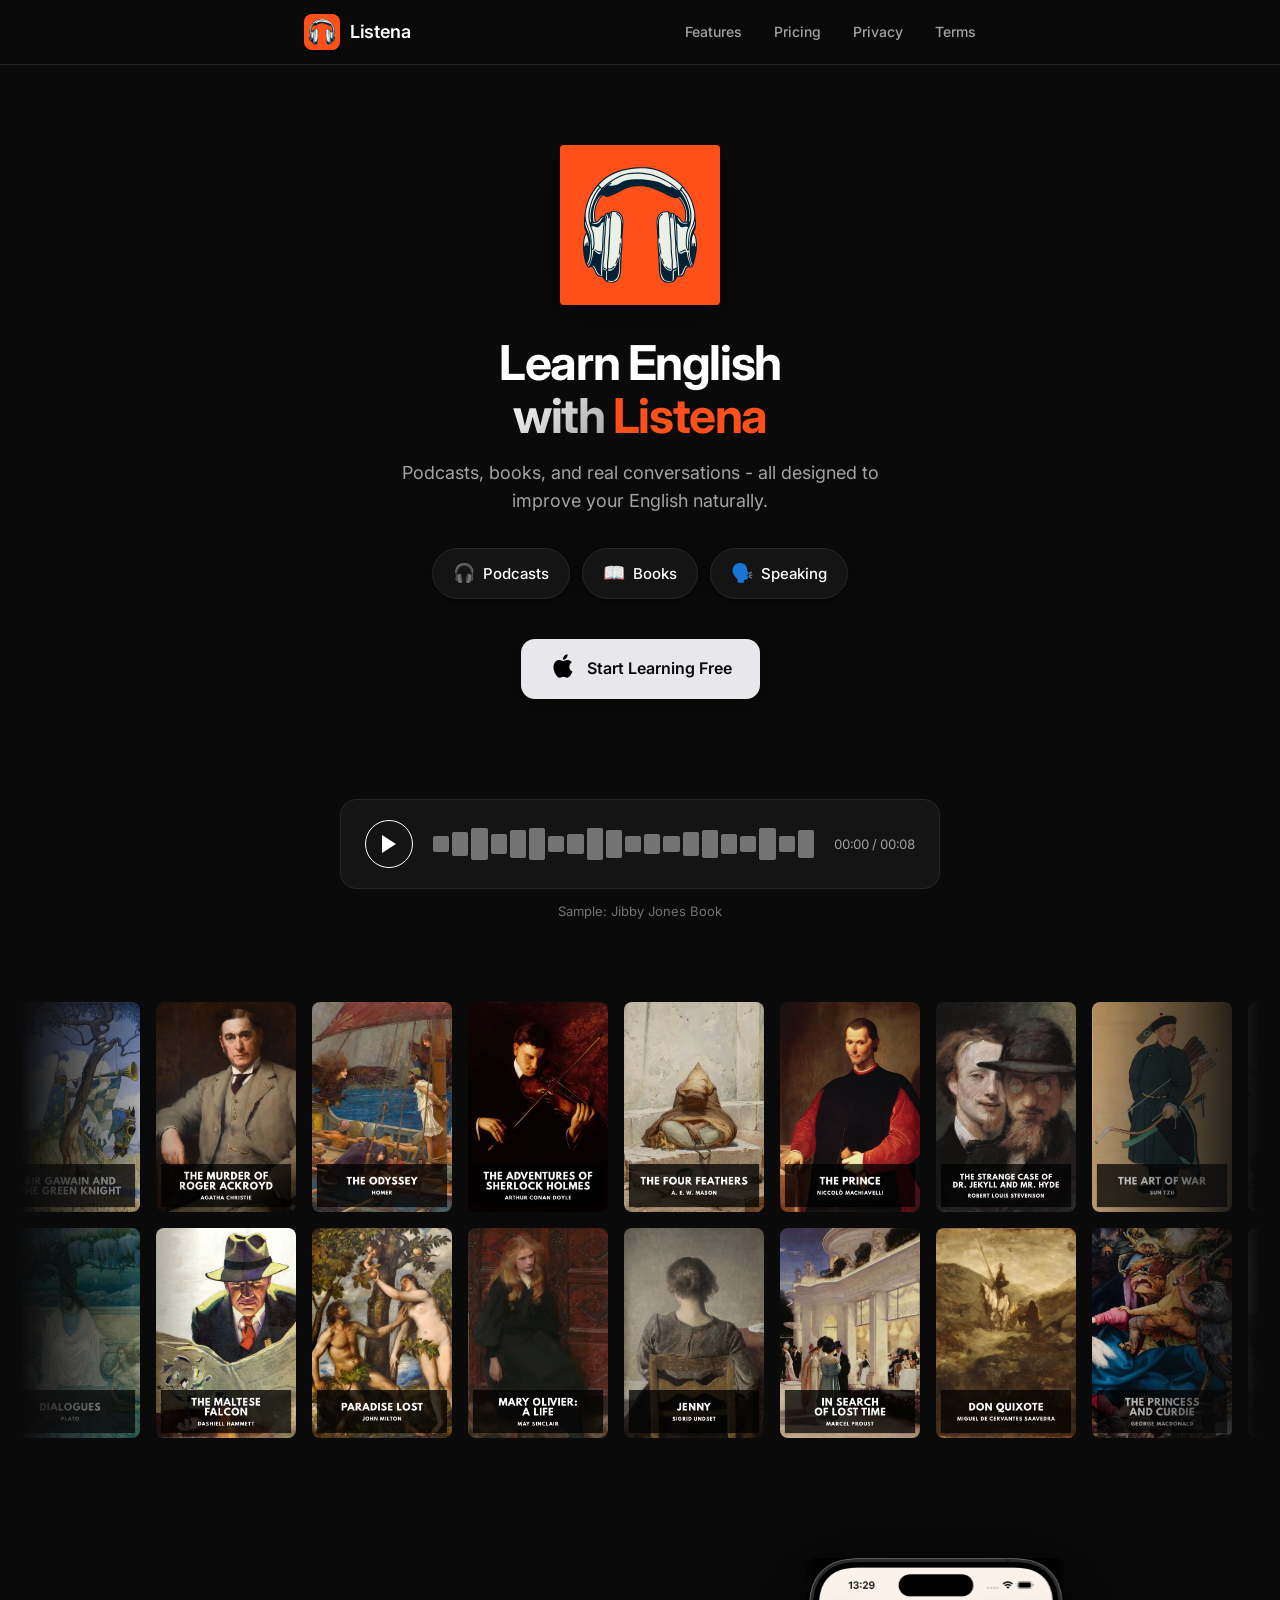
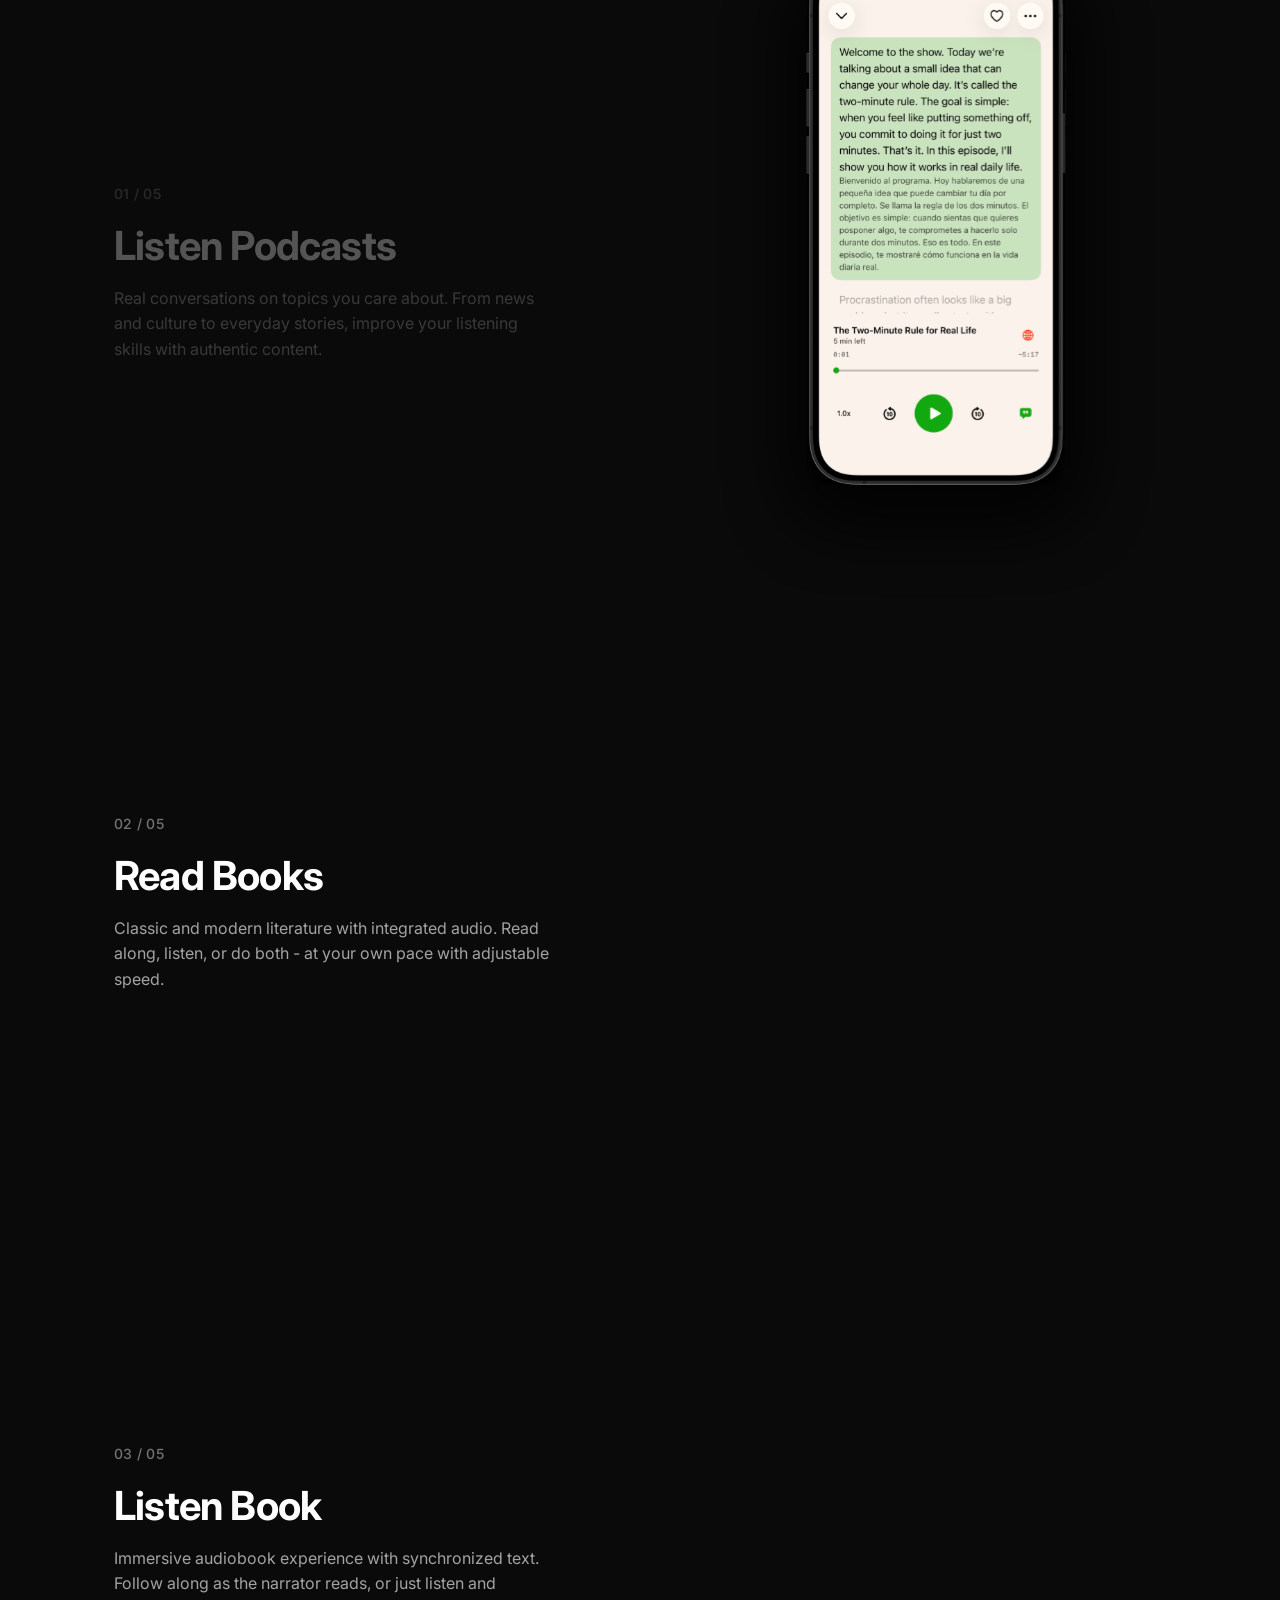
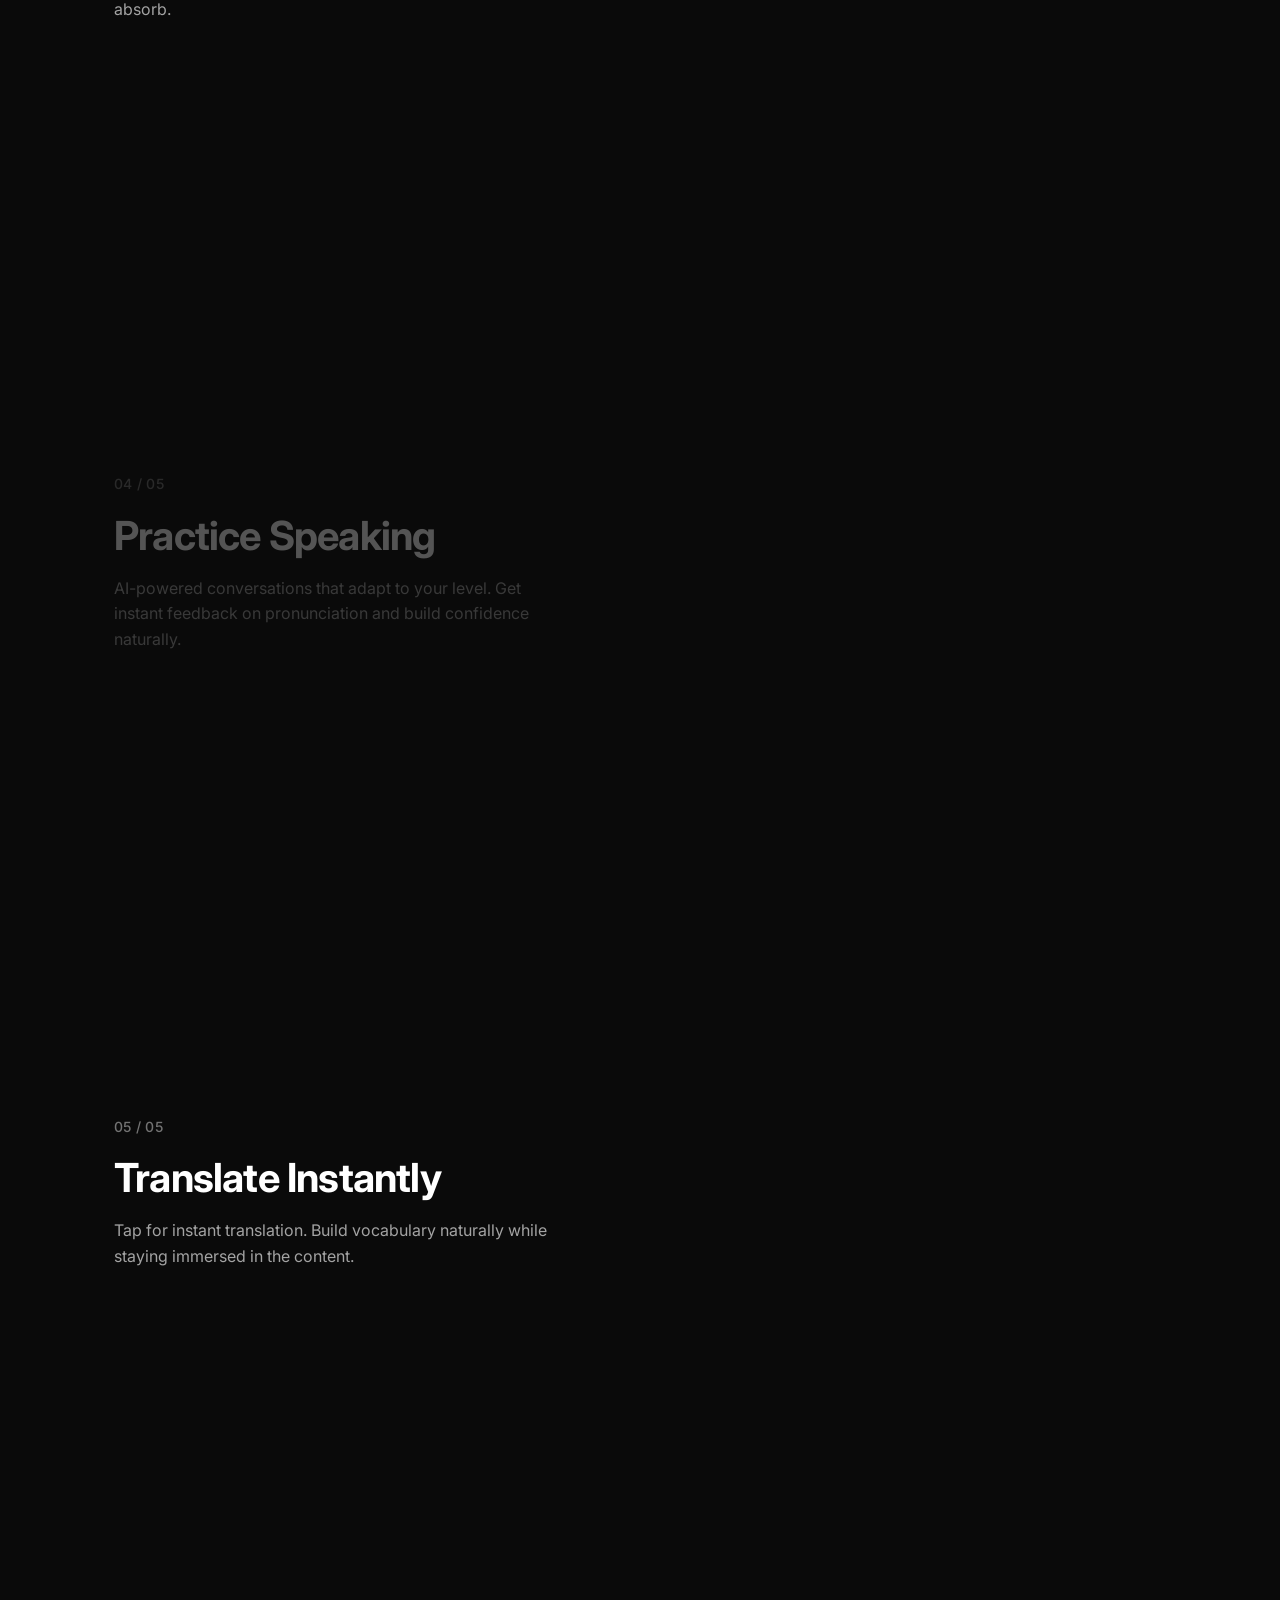
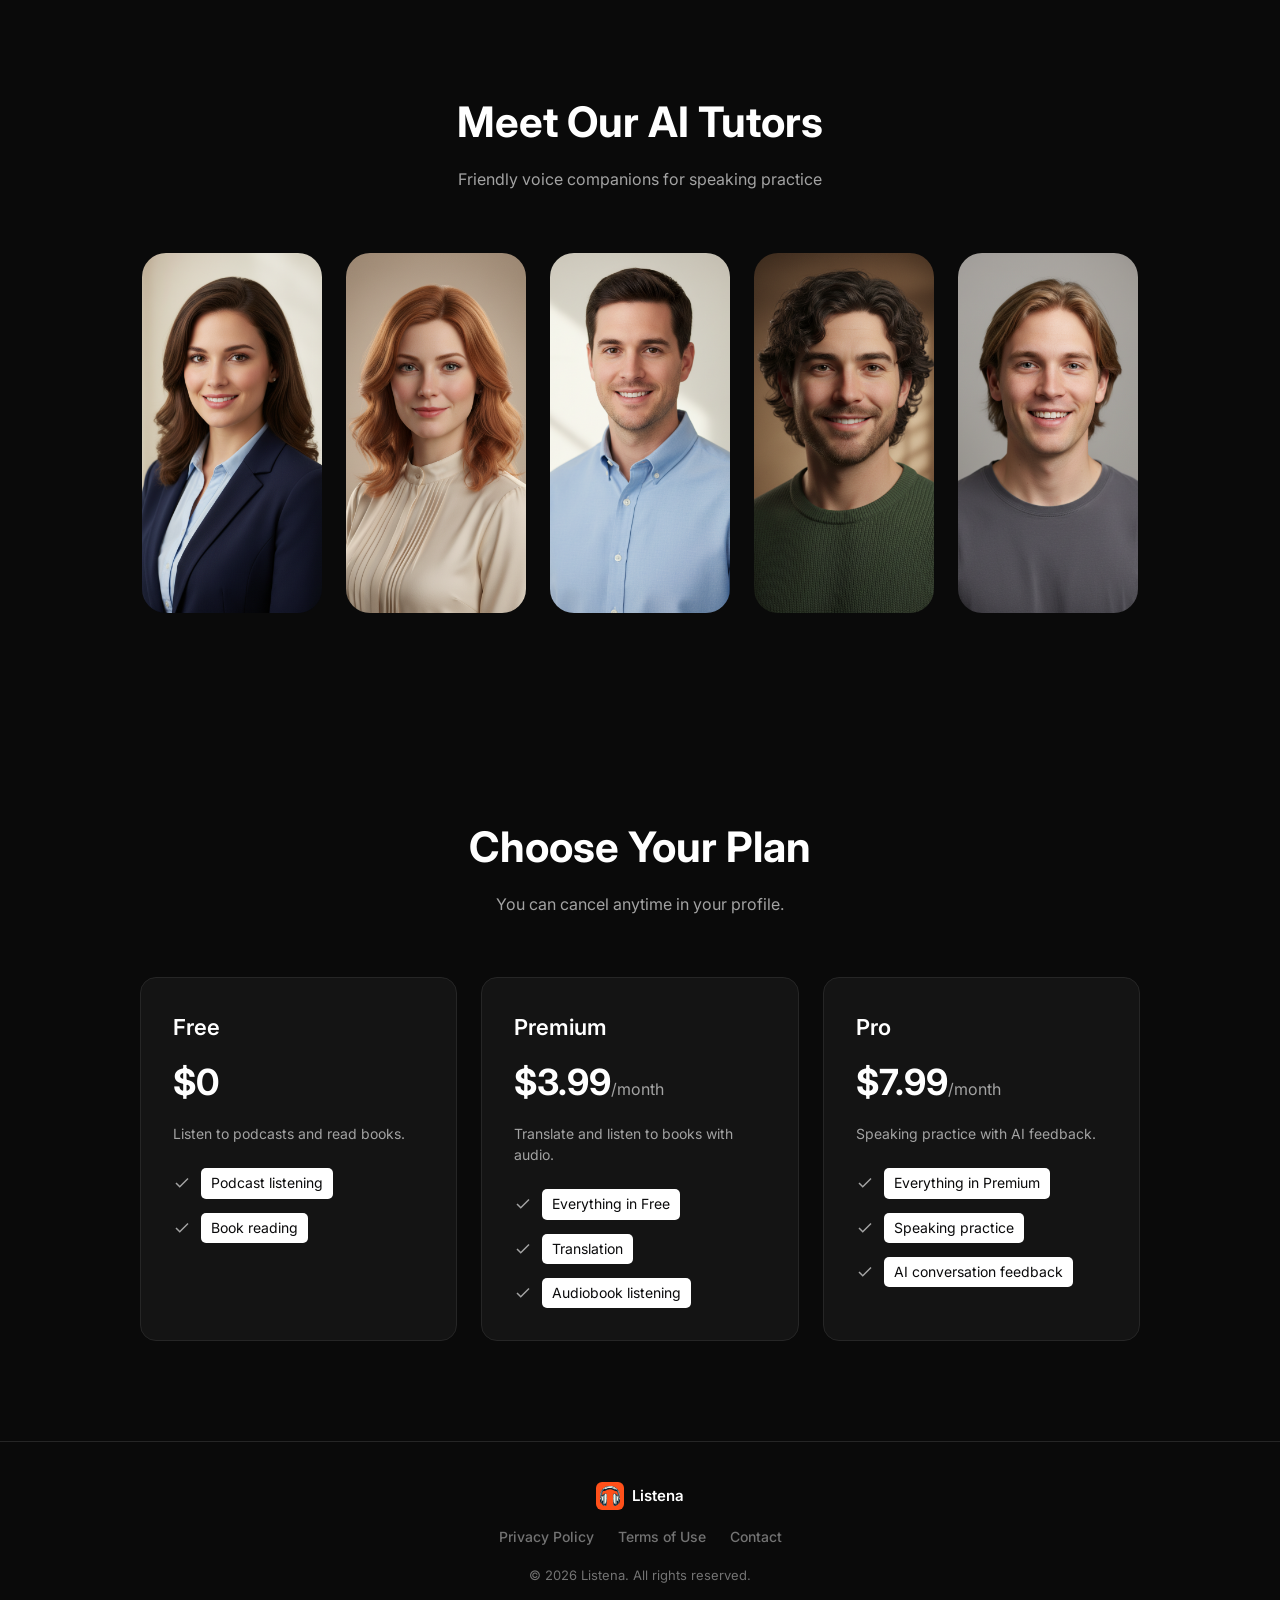
==== commit 6dba9291: "feat: clickable feature pills, white bg on pricing features, remove most popular badge" ====
--- a/index.html
+++ b/index.html
@@ -14,7 +14,7 @@
     <div class="nav-overlay"></div>
     <nav class="navbar">
         <div class="container nav-content">
-            <a href="index.html" class="logo">
+            <a href="." class="logo">
                 <img src="logo.svg" alt="" class="nav-logo" width="36" height="36">
                 <span class="logo-text">Listena</span>
             </a>
@@ -41,18 +41,18 @@
                 <h1>Learn English<br><span class="gradient-text">with </span><span class="listena-orange">Listena</span></h1>
                 <p class="hero-subtitle">Podcasts, books, and real conversations - all designed to improve your English naturally.</p>
                 <div class="hero-features">
-                    <div class="feature-pill">
+                    <a href="#features" class="feature-pill">
                         <span class="feature-icon">🎧</span>
                         <span>Podcasts</span>
-                    </div>
-                    <div class="feature-pill">
+                    </a>
+                    <a href="#features" class="feature-pill">
                         <span class="feature-icon">📖</span>
                         <span>Books</span>
-                    </div>
-                    <div class="feature-pill">
+                    </a>
+                    <a href="#features" class="feature-pill">
                         <span class="feature-icon">🗣️</span>
                         <span>Speaking</span>
-                    </div>
+                    </a>
                 </div>
                 <a href="https://apps.apple.com/app/listena" class="download-btn">
                     <img src="app-store.svg" alt="App Store" width="28" height="32">
@@ -680,23 +680,22 @@
                     </div>
                     <p class="pricing-summary">Listen to podcasts and read books.</p>
                     <ul class="pricing-features">
-                        <li><svg width="18" height="18" viewBox="0 0 24 24" fill="none" stroke="currentColor" stroke-width="2"><polyline points="20 6 9 17 4 12"/></svg>Podcast listening</li>
-                        <li><svg width="18" height="18" viewBox="0 0 24 24" fill="none" stroke="currentColor" stroke-width="2"><polyline points="20 6 9 17 4 12"/></svg>Book reading</li>
+                        <li><svg width="18" height="18" viewBox="0 0 24 24" fill="none" stroke="currentColor" stroke-width="2"><polyline points="20 6 9 17 4 12"/></svg><span>Podcast listening</span></li>
+                        <li><svg width="18" height="18" viewBox="0 0 24 24" fill="none" stroke="currentColor" stroke-width="2"><polyline points="20 6 9 17 4 12"/></svg><span>Book reading</span></li>
                     </ul>
                 </div>
 
                 <!-- Premium Plan -->
-                <div class="pricing-card popular">
-                    <div class="pricing-badge">Most Popular</div>
+                <div class="pricing-card">
                     <div class="pricing-card-header">
                         <h3>Premium</h3>
                         <div class="price">$3.99<span>/month</span></div>
                     </div>
                     <p class="pricing-summary">Translate and listen to books with audio.</p>
                     <ul class="pricing-features">
-                        <li><svg width="18" height="18" viewBox="0 0 24 24" fill="none" stroke="currentColor" stroke-width="2"><polyline points="20 6 9 17 4 12"/></svg>Everything in Free</li>
-                        <li><svg width="18" height="18" viewBox="0 0 24 24" fill="none" stroke="currentColor" stroke-width="2"><polyline points="20 6 9 17 4 12"/></svg>Translation</li>
-                        <li><svg width="18" height="18" viewBox="0 0 24 24" fill="none" stroke="currentColor" stroke-width="2"><polyline points="20 6 9 17 4 12"/></svg>Audiobook listening</li>
+                        <li><svg width="18" height="18" viewBox="0 0 24 24" fill="none" stroke="currentColor" stroke-width="2"><polyline points="20 6 9 17 4 12"/></svg><span>Everything in Free</span></li>
+                        <li><svg width="18" height="18" viewBox="0 0 24 24" fill="none" stroke="currentColor" stroke-width="2"><polyline points="20 6 9 17 4 12"/></svg><span>Translation</span></li>
+                        <li><svg width="18" height="18" viewBox="0 0 24 24" fill="none" stroke="currentColor" stroke-width="2"><polyline points="20 6 9 17 4 12"/></svg><span>Audiobook listening</span></li>
                     </ul>
                 </div>
 
@@ -708,9 +707,9 @@
                     </div>
                     <p class="pricing-summary">Speaking practice with AI feedback.</p>
                     <ul class="pricing-features">
-                        <li><svg width="18" height="18" viewBox="0 0 24 24" fill="none" stroke="currentColor" stroke-width="2"><polyline points="20 6 9 17 4 12"/></svg>Everything in Premium</li>
-                        <li><svg width="18" height="18" viewBox="0 0 24 24" fill="none" stroke="currentColor" stroke-width="2"><polyline points="20 6 9 17 4 12"/></svg>Speaking practice</li>
-                        <li><svg width="18" height="18" viewBox="0 0 24 24" fill="none" stroke="currentColor" stroke-width="2"><polyline points="20 6 9 17 4 12"/></svg>AI conversation feedback</li>
+                        <li><svg width="18" height="18" viewBox="0 0 24 24" fill="none" stroke="currentColor" stroke-width="2"><polyline points="20 6 9 17 4 12"/></svg><span>Everything in Premium</span></li>
+                        <li><svg width="18" height="18" viewBox="0 0 24 24" fill="none" stroke="currentColor" stroke-width="2"><polyline points="20 6 9 17 4 12"/></svg><span>Speaking practice</span></li>
+                        <li><svg width="18" height="18" viewBox="0 0 24 24" fill="none" stroke="currentColor" stroke-width="2"><polyline points="20 6 9 17 4 12"/></svg><span>AI conversation feedback</span></li>
                     </ul>
                 </div>
             </div>
--- a/style.css
+++ b/style.css
@@ -269,6 +269,8 @@
     font-weight: 500;
     color: var(--text-primary);
     box-shadow: var(--shadow);
+    text-decoration: none;
+    cursor: pointer;
 }
 
 .feature-icon {
@@ -1269,6 +1271,13 @@
     color: var(--text-primary);
 }
 
+.pricing-features li span {
+    background: #ffffff;
+    color: #0A0A0B;
+    border-radius: 5px;
+    padding: 4px 10px;
+}
+
 .pricing-features svg {
     color: var(--text-secondary);
     flex-shrink: 0;
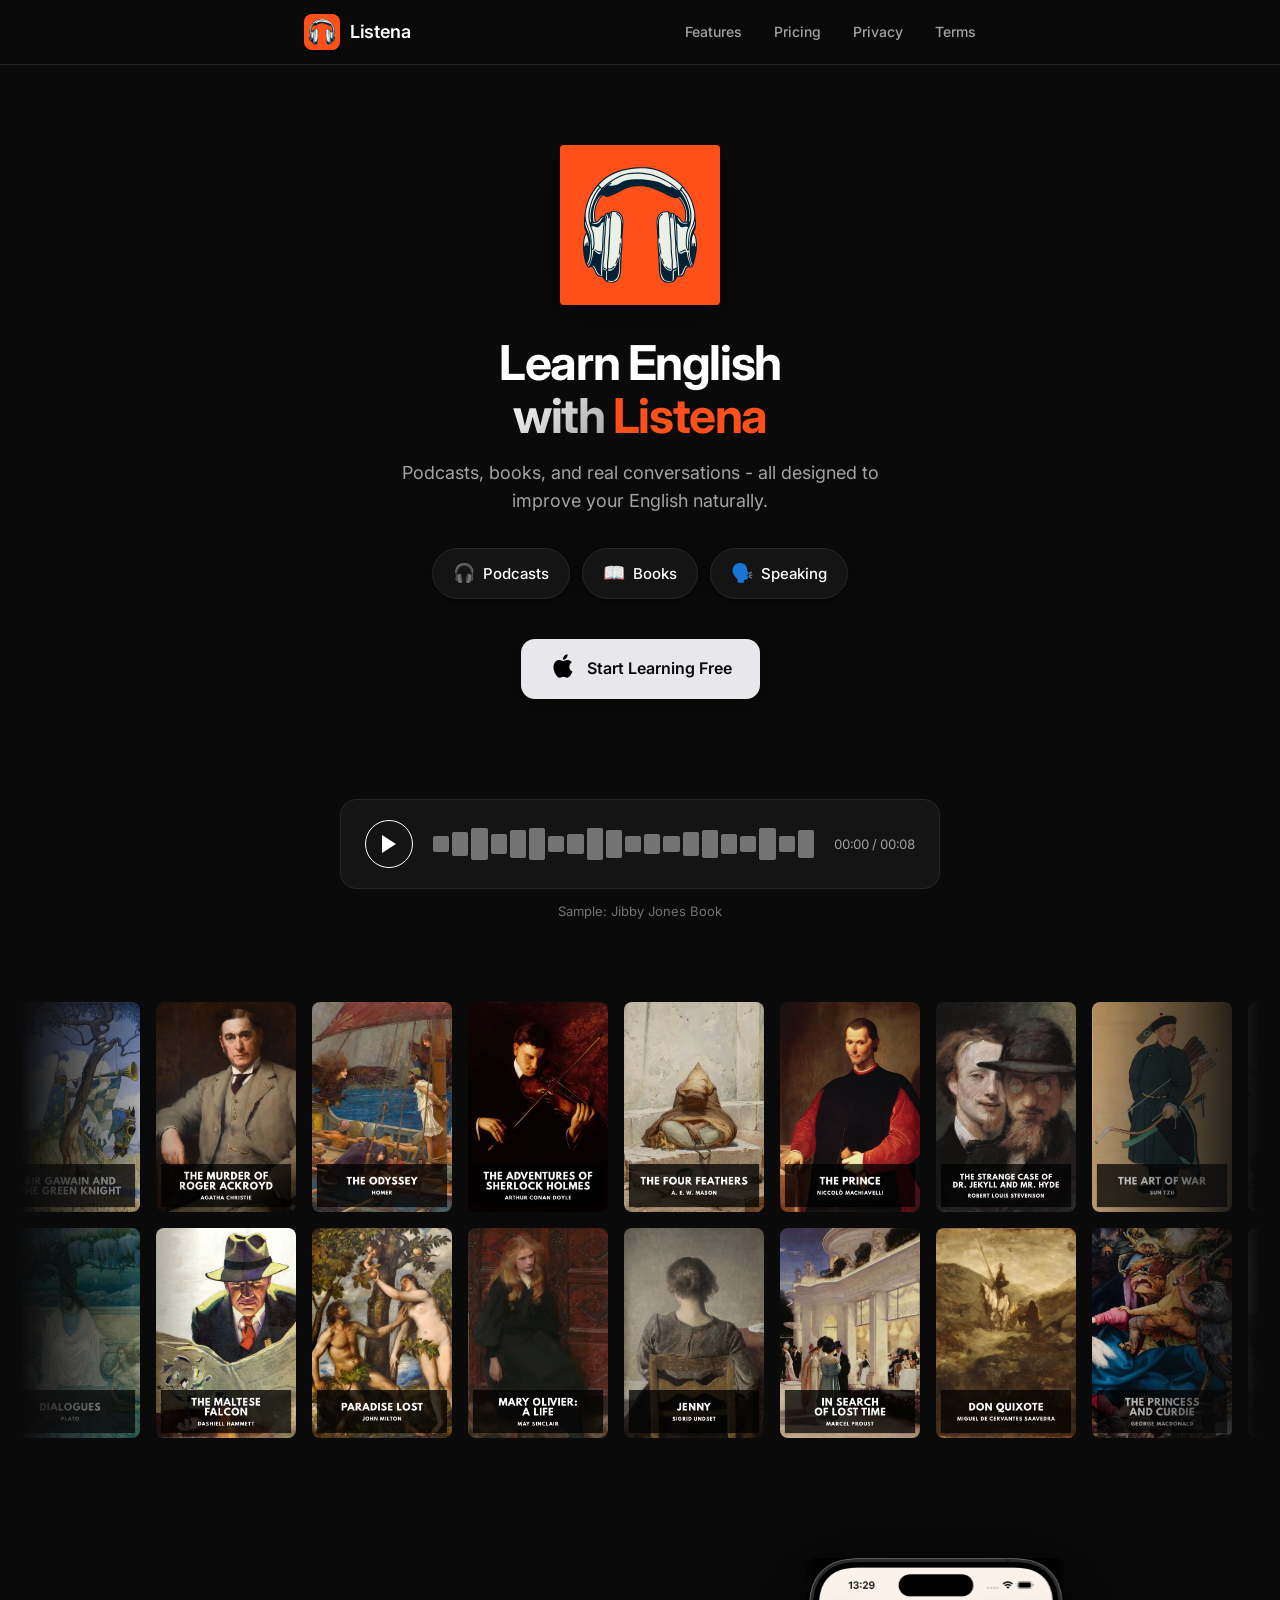
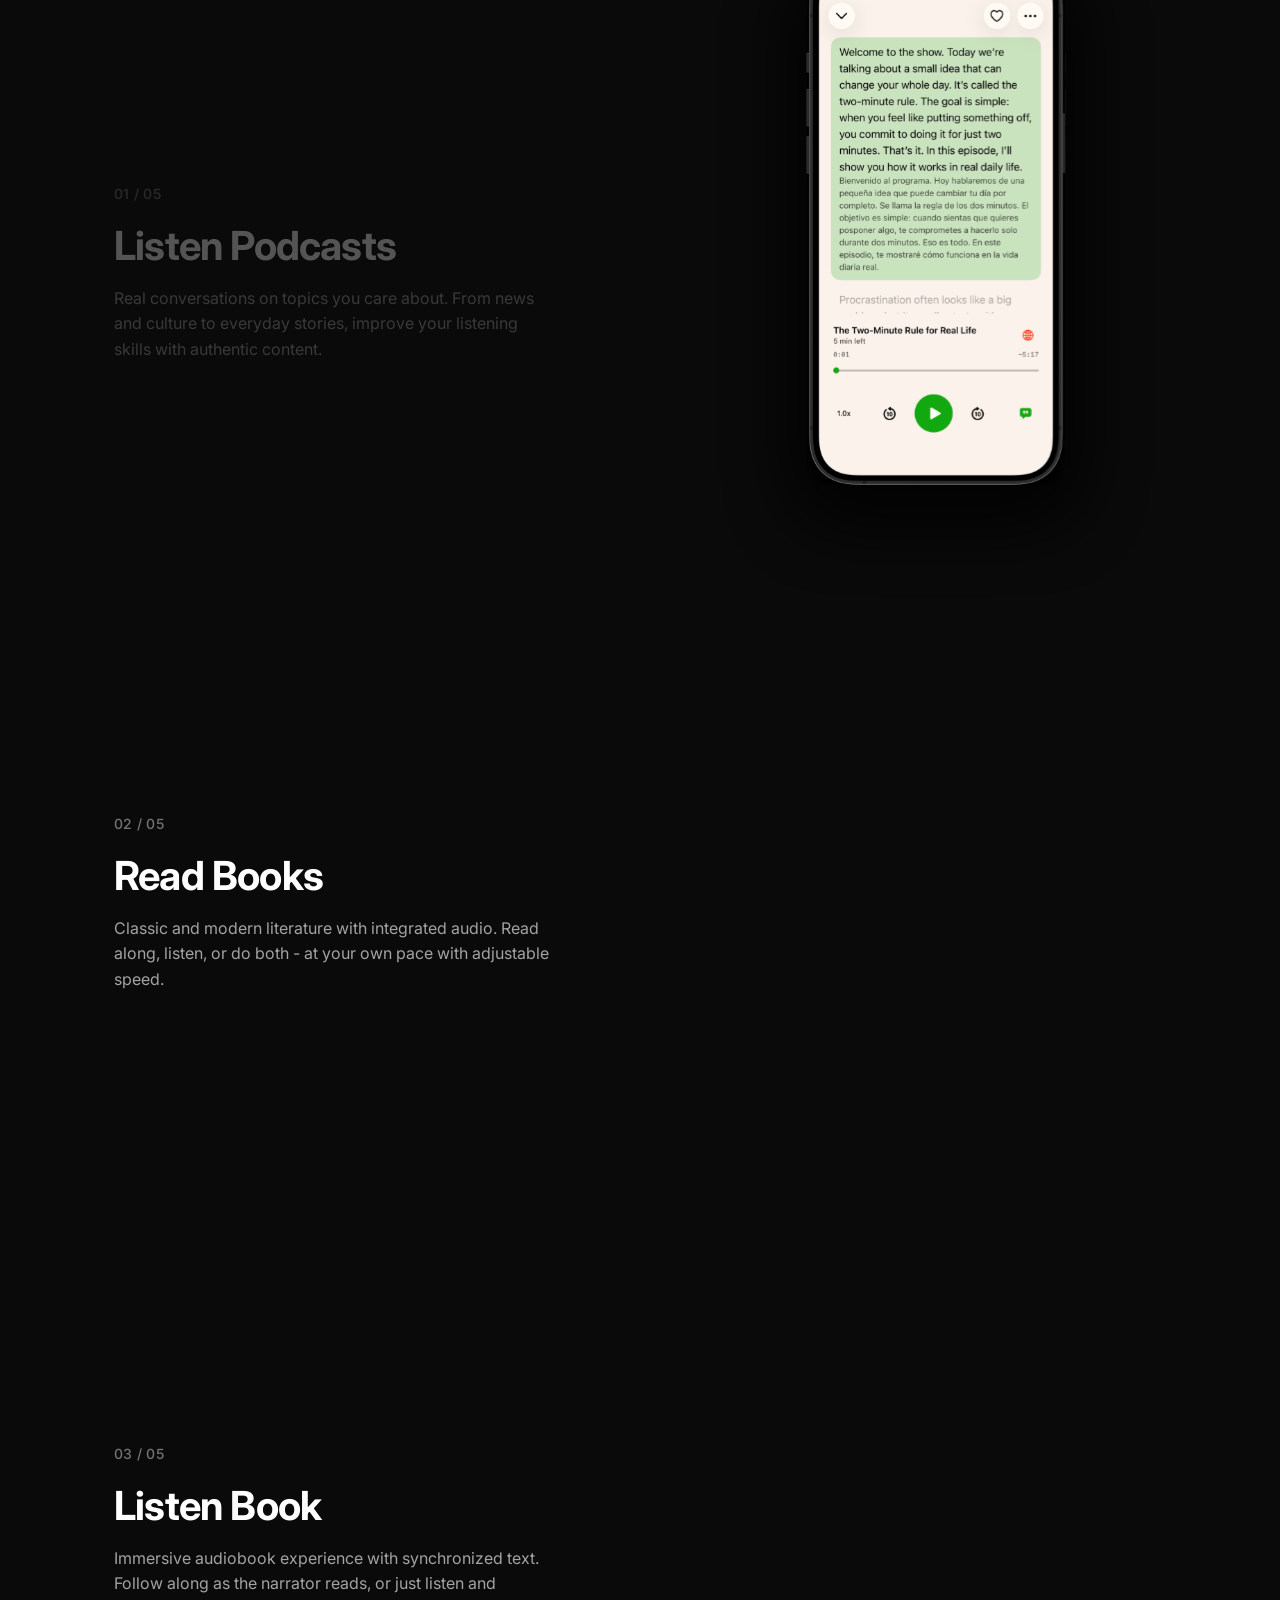
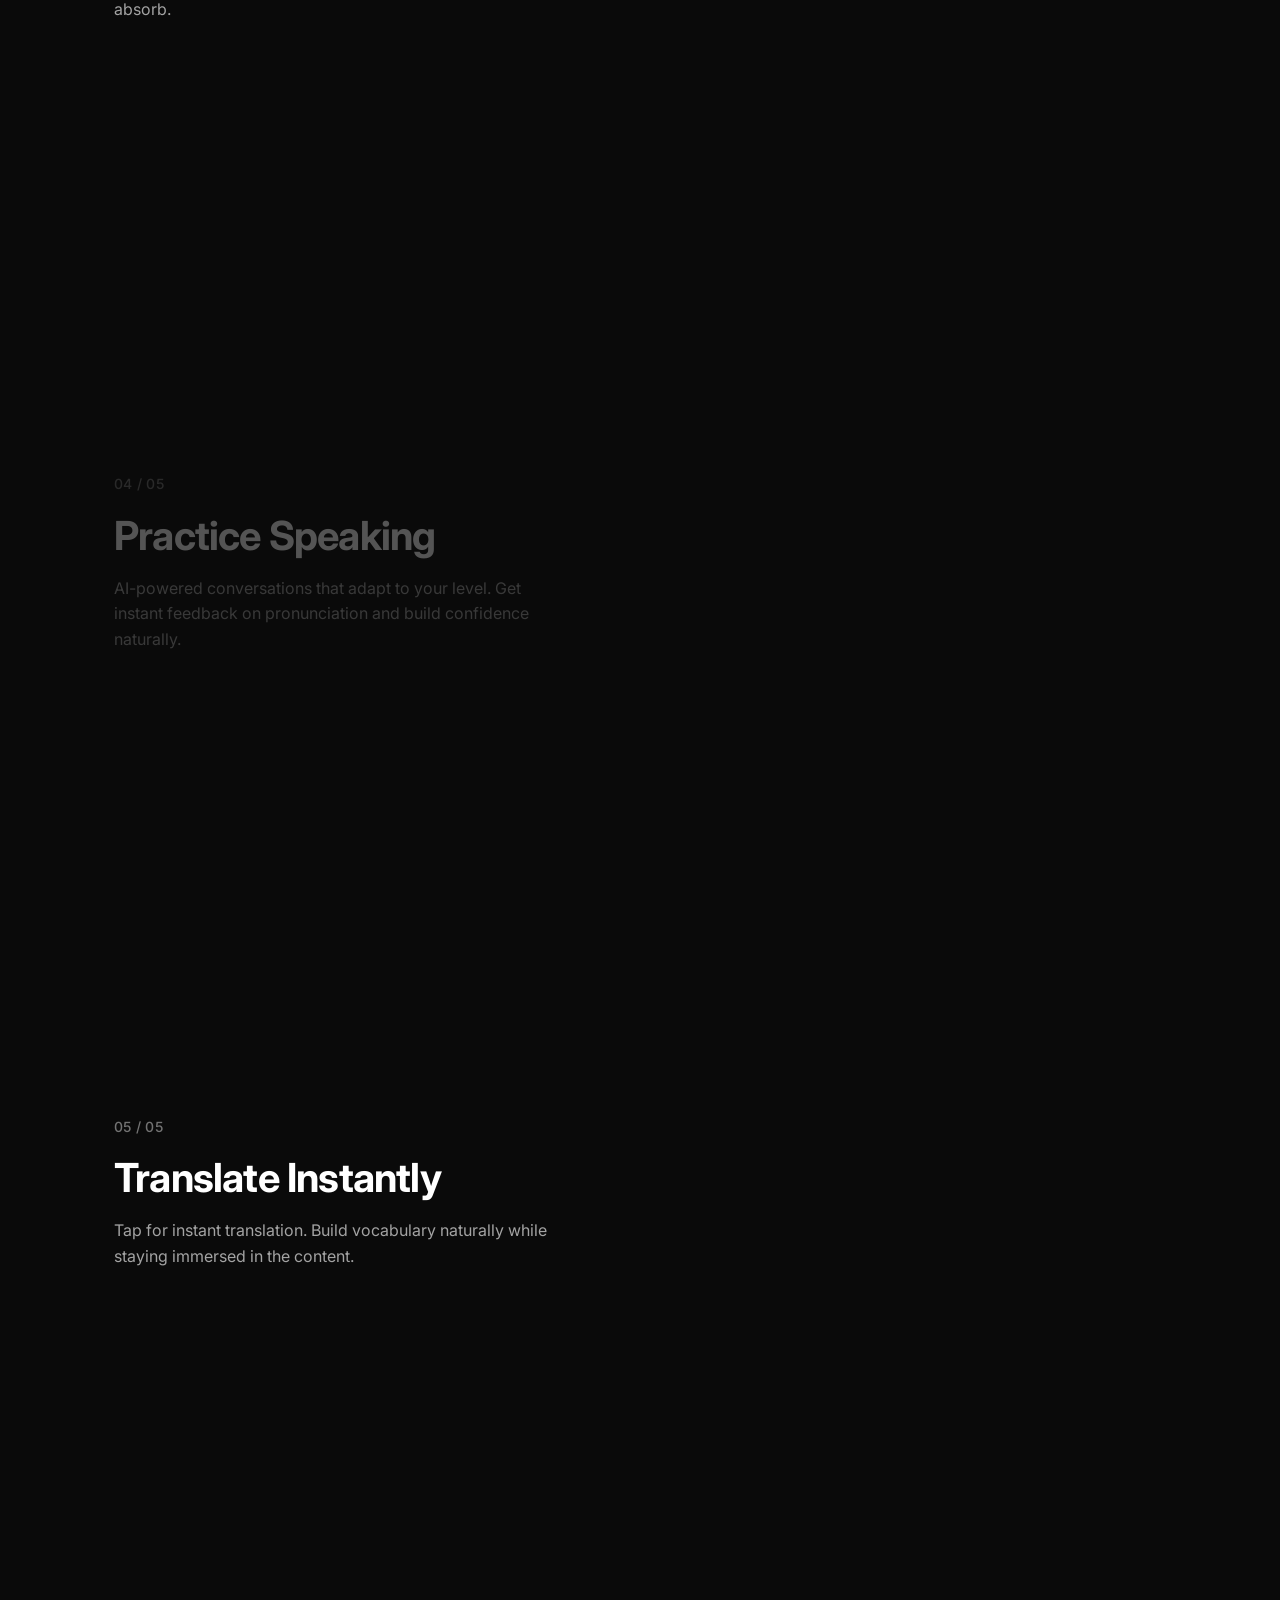
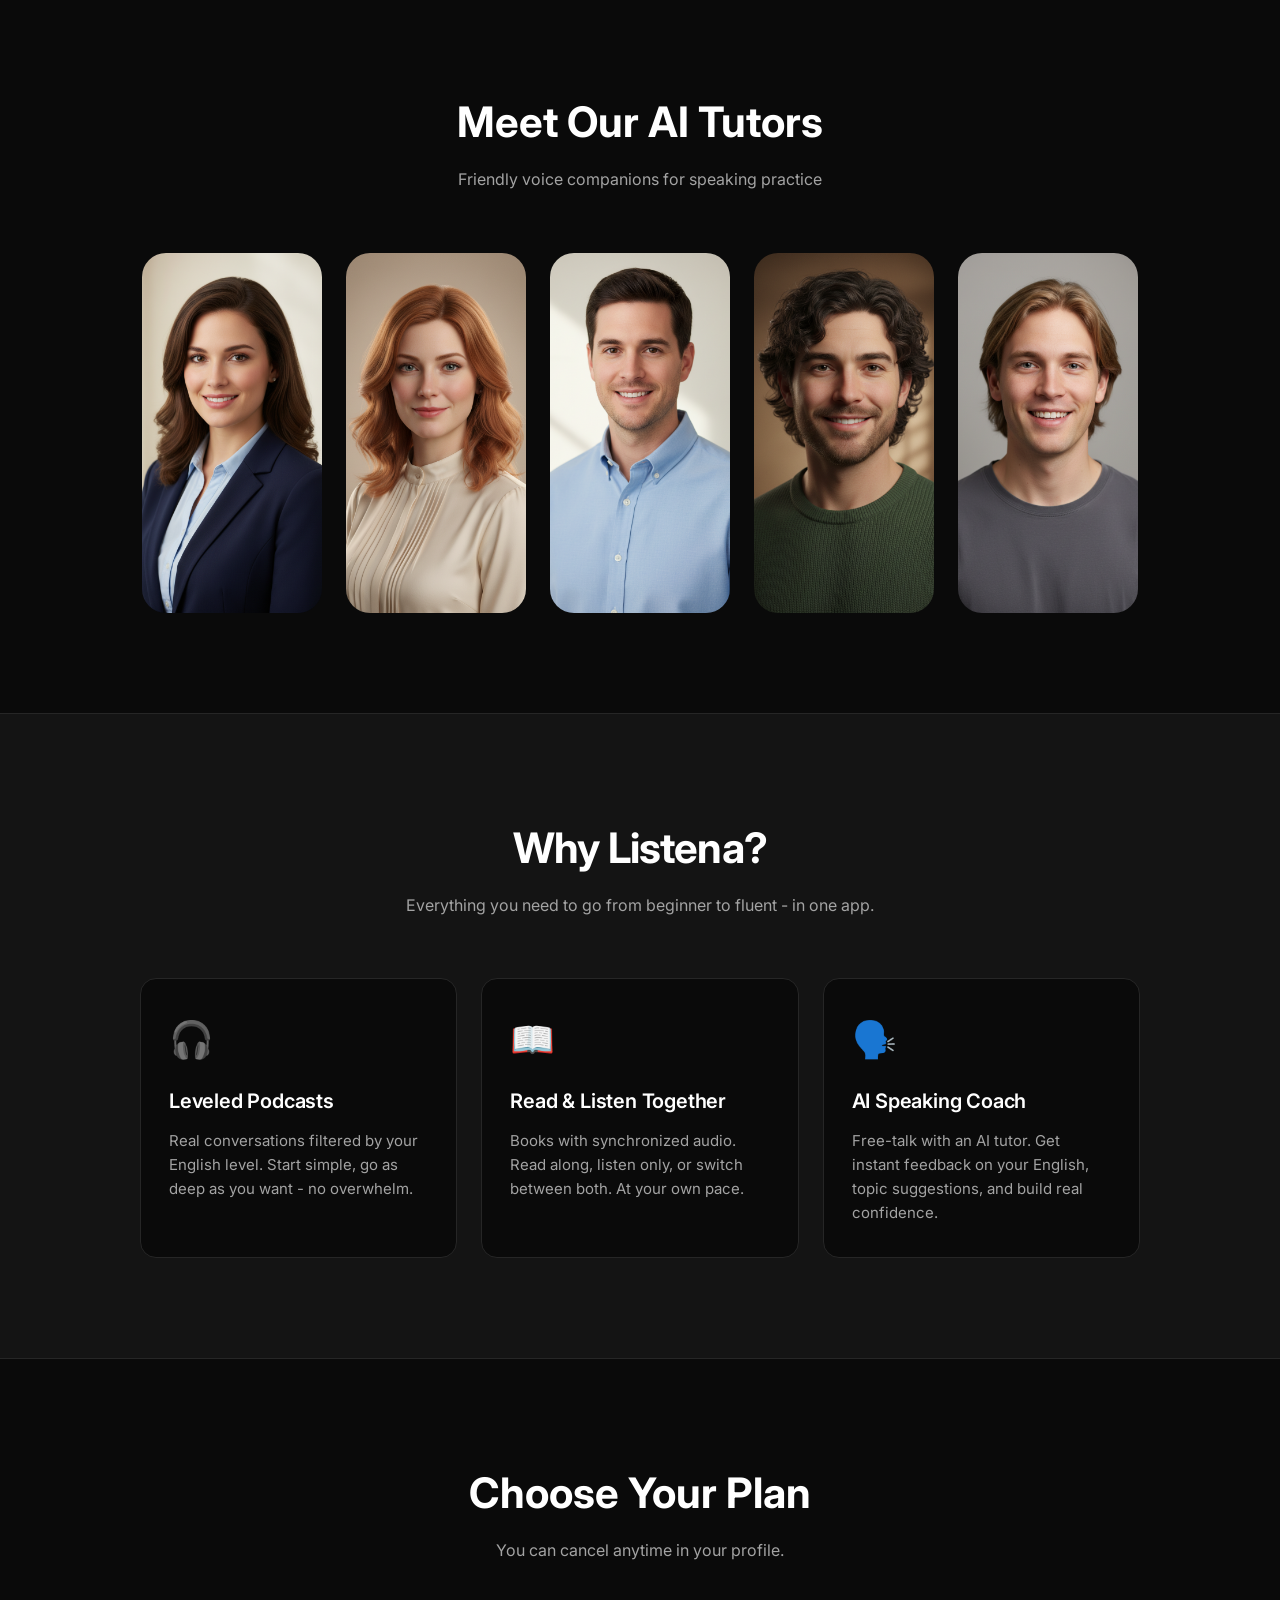
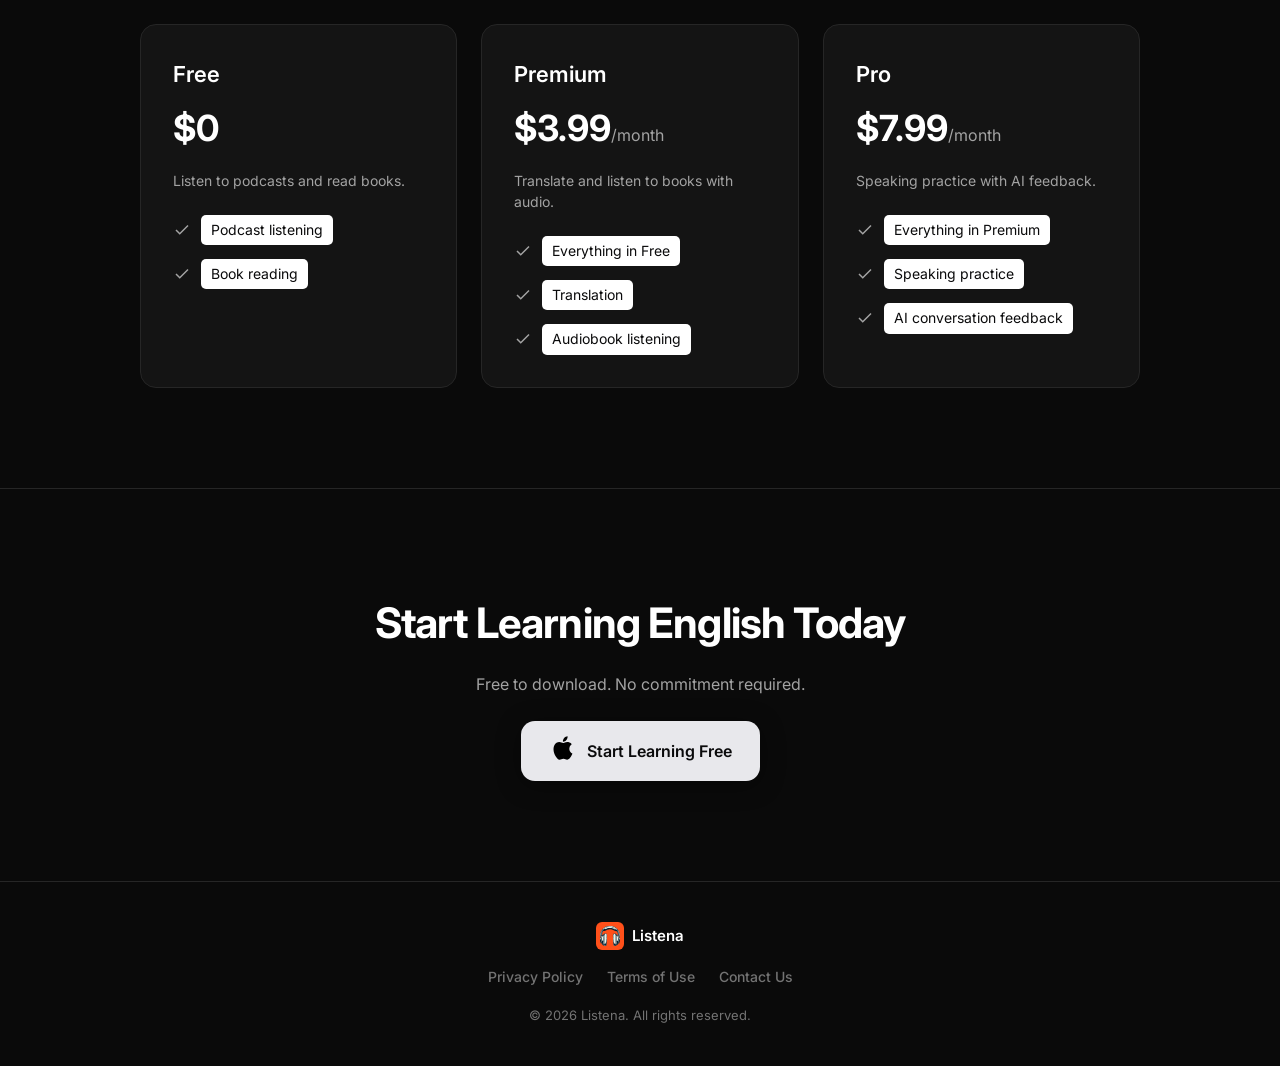
==== commit 4c36b4c5: "feat: SEO meta tags, Why Listena section, CTA section, contact fix" ====
--- a/index.html
+++ b/index.html
@@ -3,7 +3,23 @@
 <head>
     <meta charset="UTF-8">
     <meta name="viewport" content="width=device-width, initial-scale=1.0">
-    <title>Listena - Learn English with Listena</title>
+    <title>Listena - Learn English with Podcasts, Books & AI Speaking</title>
+    <meta name="description" content="Listena helps you learn English naturally. Listen to podcasts with leveled content, read and listen to books, and practice speaking with AI tutors that give real-time feedback.">
+    <meta name="keywords" content="learn english, english app, podcast english, english books, speaking practice, AI english tutor, english levels">
+    <meta name="author" content="Listena">
+    <meta name="robots" content="index, follow">
+    <link rel="canonical" href="https://aykutssert.github.io/listena/">
+    <!-- Open Graph -->
+    <meta property="og:type" content="website">
+    <meta property="og:url" content="https://aykutssert.github.io/listena/">
+    <meta property="og:title" content="Listena - Learn English with Podcasts, Books & AI Speaking">
+    <meta property="og:description" content="Learn English naturally with leveled podcasts, audiobooks, and AI-powered speaking practice. Free to start.">
+    <meta property="og:image" content="https://aykutssert.github.io/listena/icon.png">
+    <!-- Twitter Card -->
+    <meta name="twitter:card" content="summary_large_image">
+    <meta name="twitter:title" content="Listena - Learn English with Podcasts, Books & AI Speaking">
+    <meta name="twitter:description" content="Learn English naturally with leveled podcasts, audiobooks, and AI-powered speaking practice.">
+    <meta name="twitter:image" content="https://aykutssert.github.io/listena/icon.png">
     <link rel="preconnect" href="https://fonts.googleapis.com">
     <link rel="preconnect" href="https://fonts.gstatic.com" crossorigin>
     <link href="https://fonts.googleapis.com/css2?family=Inter:wght@400;500;600;700&display=swap" rel="stylesheet">
@@ -664,6 +680,33 @@
         });
     </script>
 
+    <!-- Why Listena Section -->
+    <section class="why-section">
+        <div class="container">
+            <div class="why-header">
+                <h2>Why Listena?</h2>
+                <p>Everything you need to go from beginner to fluent - in one app.</p>
+            </div>
+            <div class="why-grid">
+                <div class="why-card">
+                    <div class="why-icon">🎧</div>
+                    <h3>Leveled Podcasts</h3>
+                    <p>Real conversations filtered by your English level. Start simple, go as deep as you want - no overwhelm.</p>
+                </div>
+                <div class="why-card">
+                    <div class="why-icon">📖</div>
+                    <h3>Read & Listen Together</h3>
+                    <p>Books with synchronized audio. Read along, listen only, or switch between both. At your own pace.</p>
+                </div>
+                <div class="why-card">
+                    <div class="why-icon">🗣️</div>
+                    <h3>AI Speaking Coach</h3>
+                    <p>Free-talk with an AI tutor. Get instant feedback on your English, topic suggestions, and build real confidence.</p>
+                </div>
+            </div>
+        </div>
+    </section>
+
     <!-- Pricing Section -->
     <section id="pricing" class="pricing-section">
         <div class="container">
@@ -716,6 +759,20 @@
         </div>
     </section>
 
+    <!-- CTA Section -->
+    <section class="cta-section">
+        <div class="container">
+            <div class="cta-content">
+                <h2>Start Learning English Today</h2>
+                <p>Free to download. No commitment required.</p>
+                <a href="https://apps.apple.com/app/listena" class="download-btn">
+                    <img src="app-store.svg" alt="App Store" width="28" height="32">
+                    Start Learning Free
+                </a>
+            </div>
+        </div>
+    </section>
+
     <footer class="footer">
         <div class="container footer-content">
             <div class="footer-brand">
@@ -725,7 +782,7 @@
             <div class="footer-links">
                 <a href="privacy.html">Privacy Policy</a>
                 <a href="terms.html">Terms of Use</a>
-                <a href="mailto:aykutssert@gmail.com">Contact</a>
+                <a href="mailto:aykutssert@gmail.com">Contact Us</a>
             </div>
             <p class="footer-copy">&copy; 2026 Listena. All rights reserved.</p>
         </div>
--- a/style.css
+++ b/style.css
@@ -1163,6 +1163,125 @@
 }
 
 /* ============================================
+   WHY LISTENA SECTION
+   ============================================ */
+
+.why-section {
+    padding: 100px 0;
+    background: var(--bg-card);
+    border-top: 1px solid var(--border);
+    border-bottom: 1px solid var(--border);
+}
+
+.why-header {
+    text-align: center;
+    margin-bottom: 60px;
+}
+
+.why-header h2 {
+    font-size: 42px;
+    font-weight: 700;
+    letter-spacing: -0.02em;
+    margin-bottom: 12px;
+    color: var(--text-primary);
+}
+
+.why-header p {
+    font-size: 16px;
+    color: var(--text-secondary);
+}
+
+.why-grid {
+    display: grid;
+    grid-template-columns: repeat(3, 1fr);
+    gap: 24px;
+    max-width: 1000px;
+    margin: 0 auto;
+}
+
+.why-card {
+    background: var(--bg);
+    border: 1px solid var(--border);
+    border-radius: 16px;
+    padding: 32px 28px;
+}
+
+.why-icon {
+    font-size: 36px;
+    margin-bottom: 16px;
+}
+
+.why-card h3 {
+    font-size: 20px;
+    font-weight: 600;
+    color: var(--text-primary);
+    margin-bottom: 12px;
+    letter-spacing: -0.01em;
+}
+
+.why-card p {
+    font-size: 15px;
+    color: var(--text-secondary);
+    line-height: 1.6;
+}
+
+@media (max-width: 900px) {
+    .why-section {
+        padding: 60px 0;
+    }
+
+    .why-header h2 {
+        font-size: 32px;
+    }
+
+    .why-grid {
+        grid-template-columns: 1fr;
+        max-width: 480px;
+    }
+}
+
+/* ============================================
+   CTA SECTION
+   ============================================ */
+
+.cta-section {
+    padding: 100px 0;
+    background: var(--bg);
+    border-top: 1px solid var(--border);
+}
+
+.cta-content {
+    text-align: center;
+    display: flex;
+    flex-direction: column;
+    align-items: center;
+    gap: 16px;
+}
+
+.cta-content h2 {
+    font-size: 42px;
+    font-weight: 700;
+    letter-spacing: -0.02em;
+    color: var(--text-primary);
+}
+
+.cta-content p {
+    font-size: 16px;
+    color: var(--text-secondary);
+    margin-bottom: 8px;
+}
+
+@media (max-width: 640px) {
+    .cta-section {
+        padding: 60px 0;
+    }
+
+    .cta-content h2 {
+        font-size: 28px;
+    }
+}
+
+/* ============================================
    PRICING SECTION
    ============================================ */
 
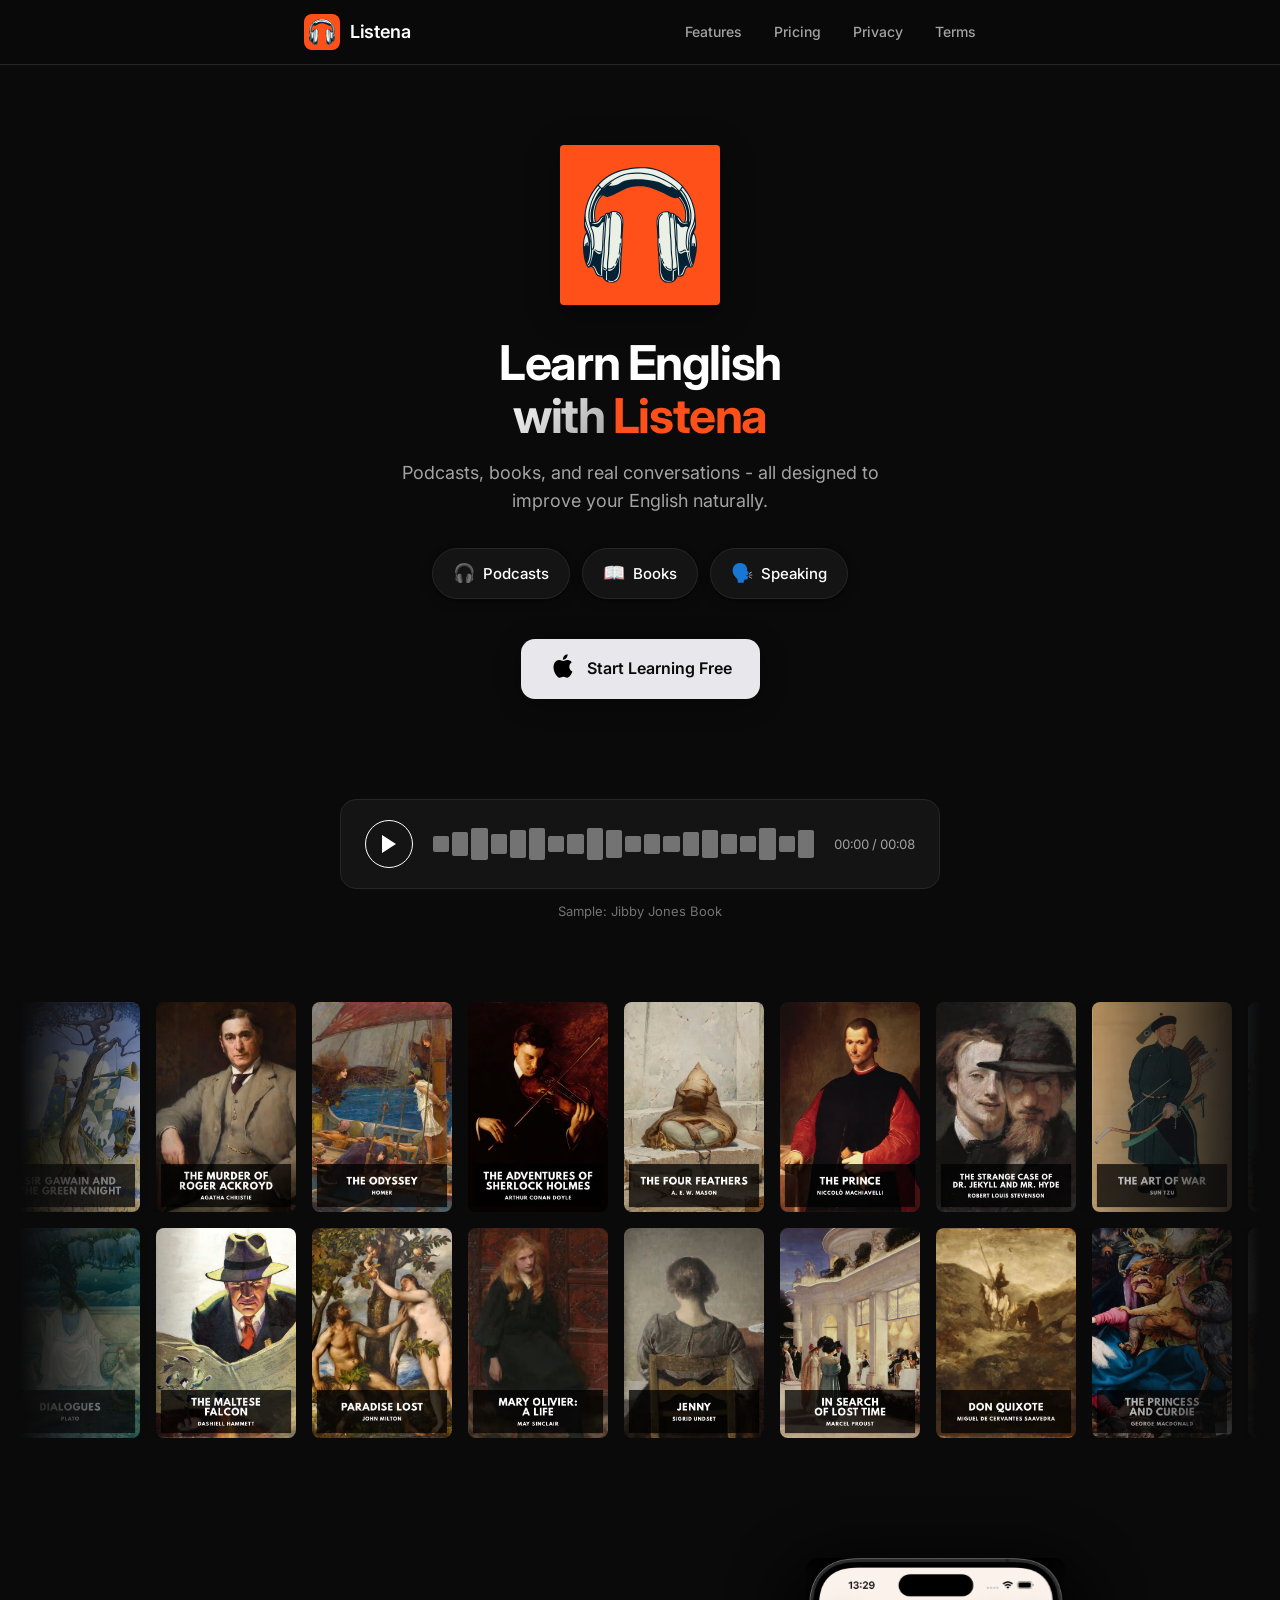
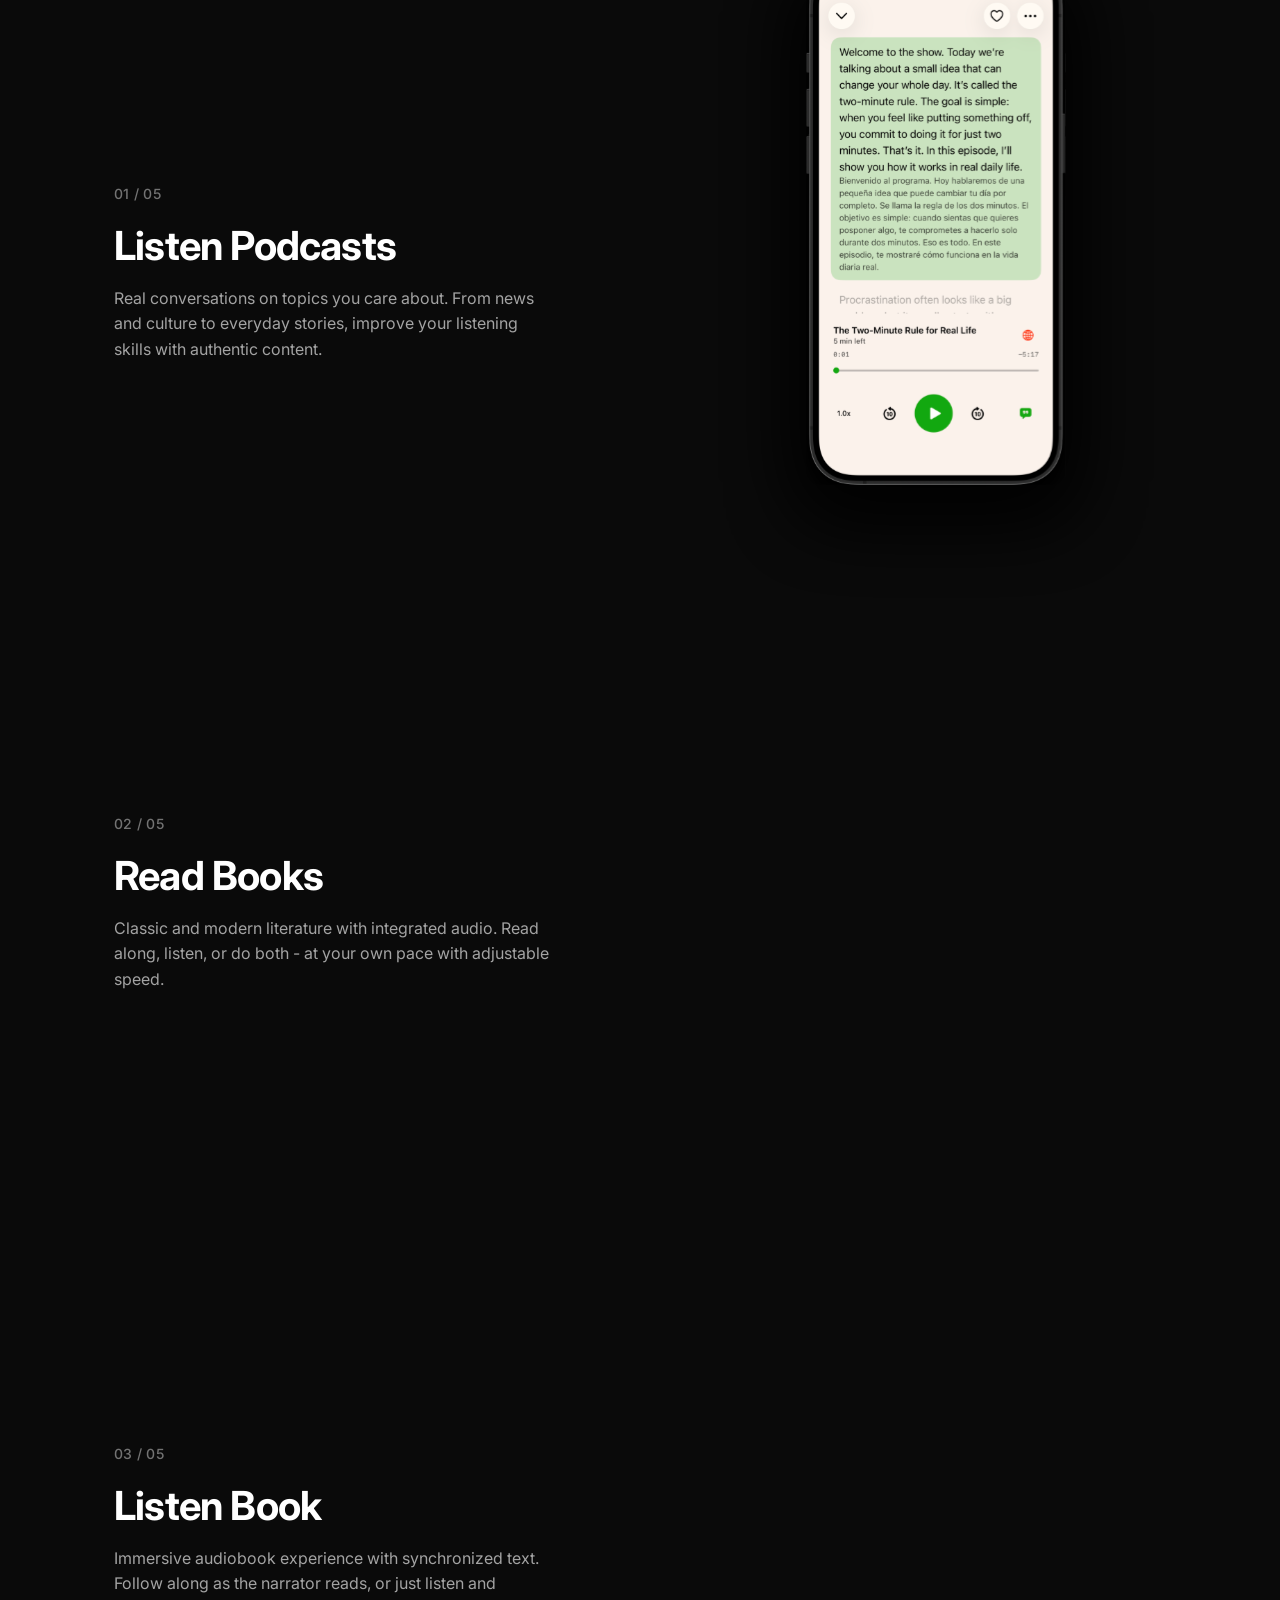
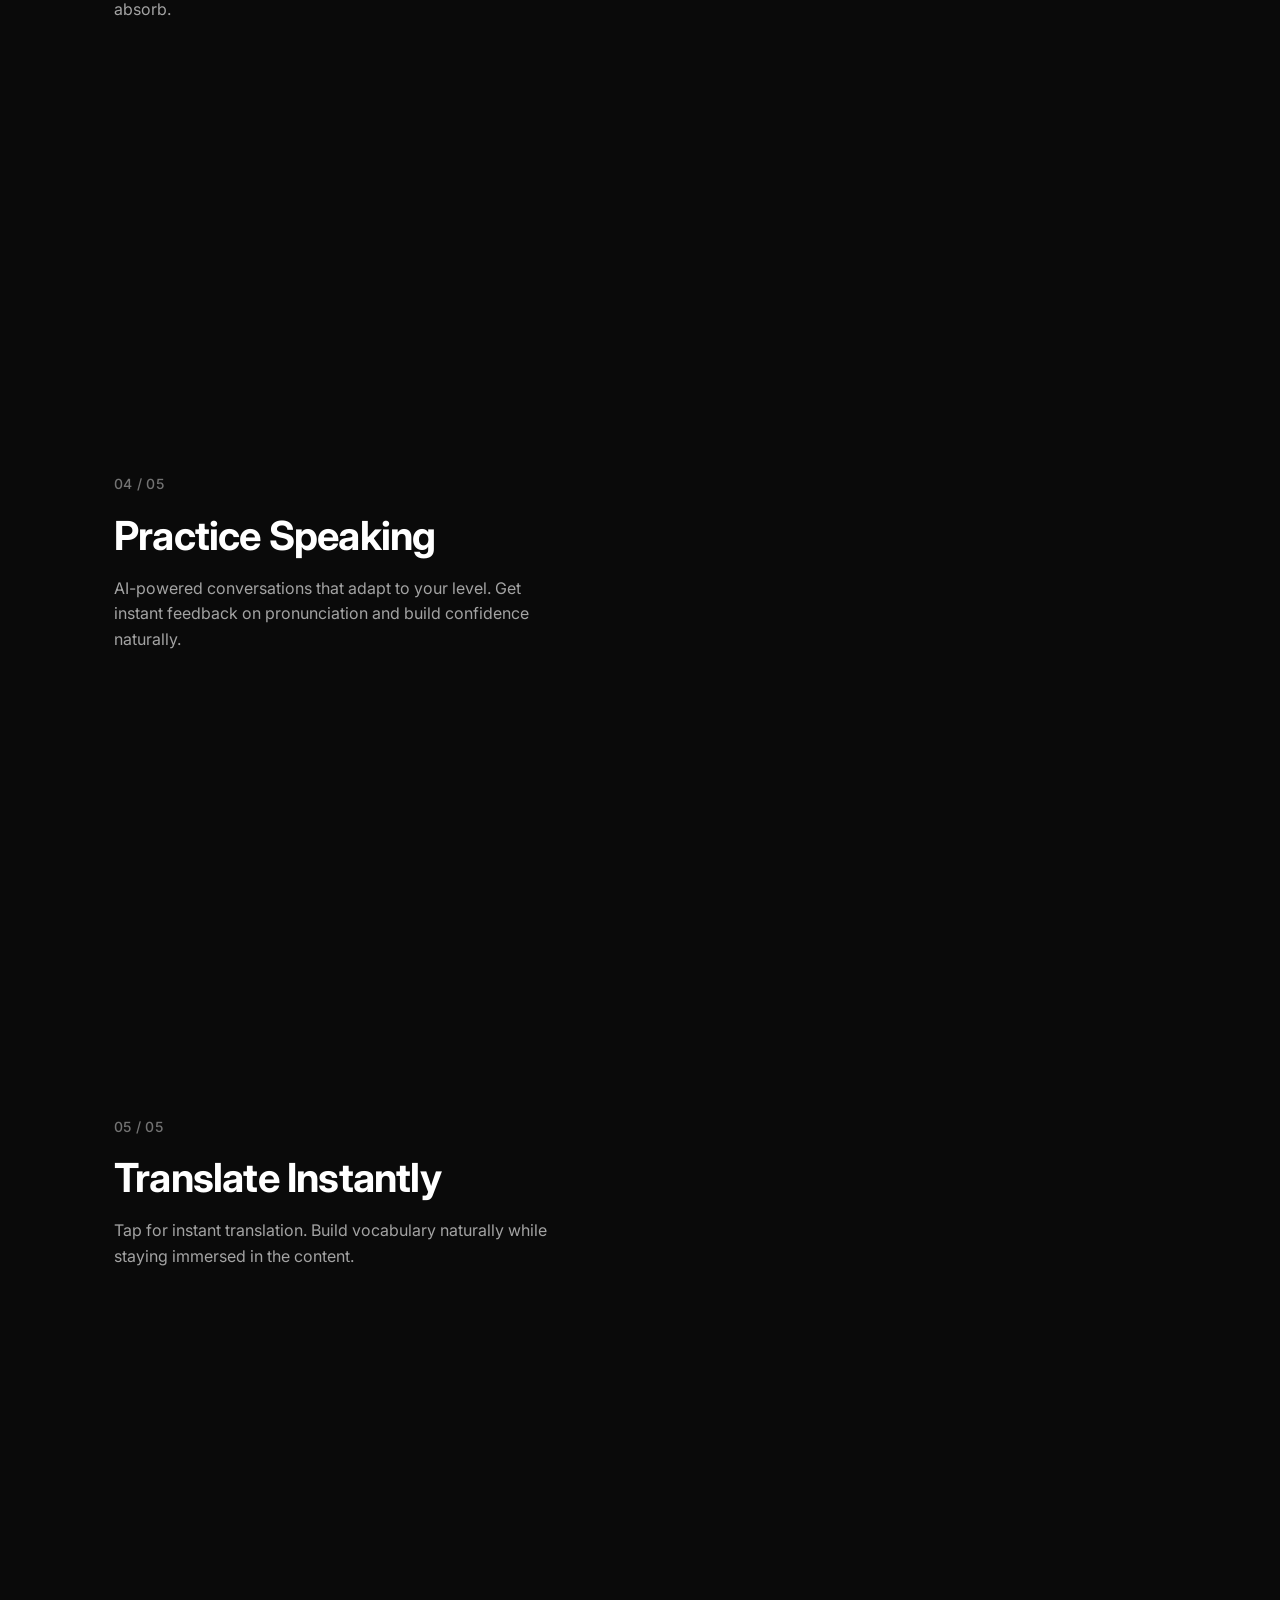
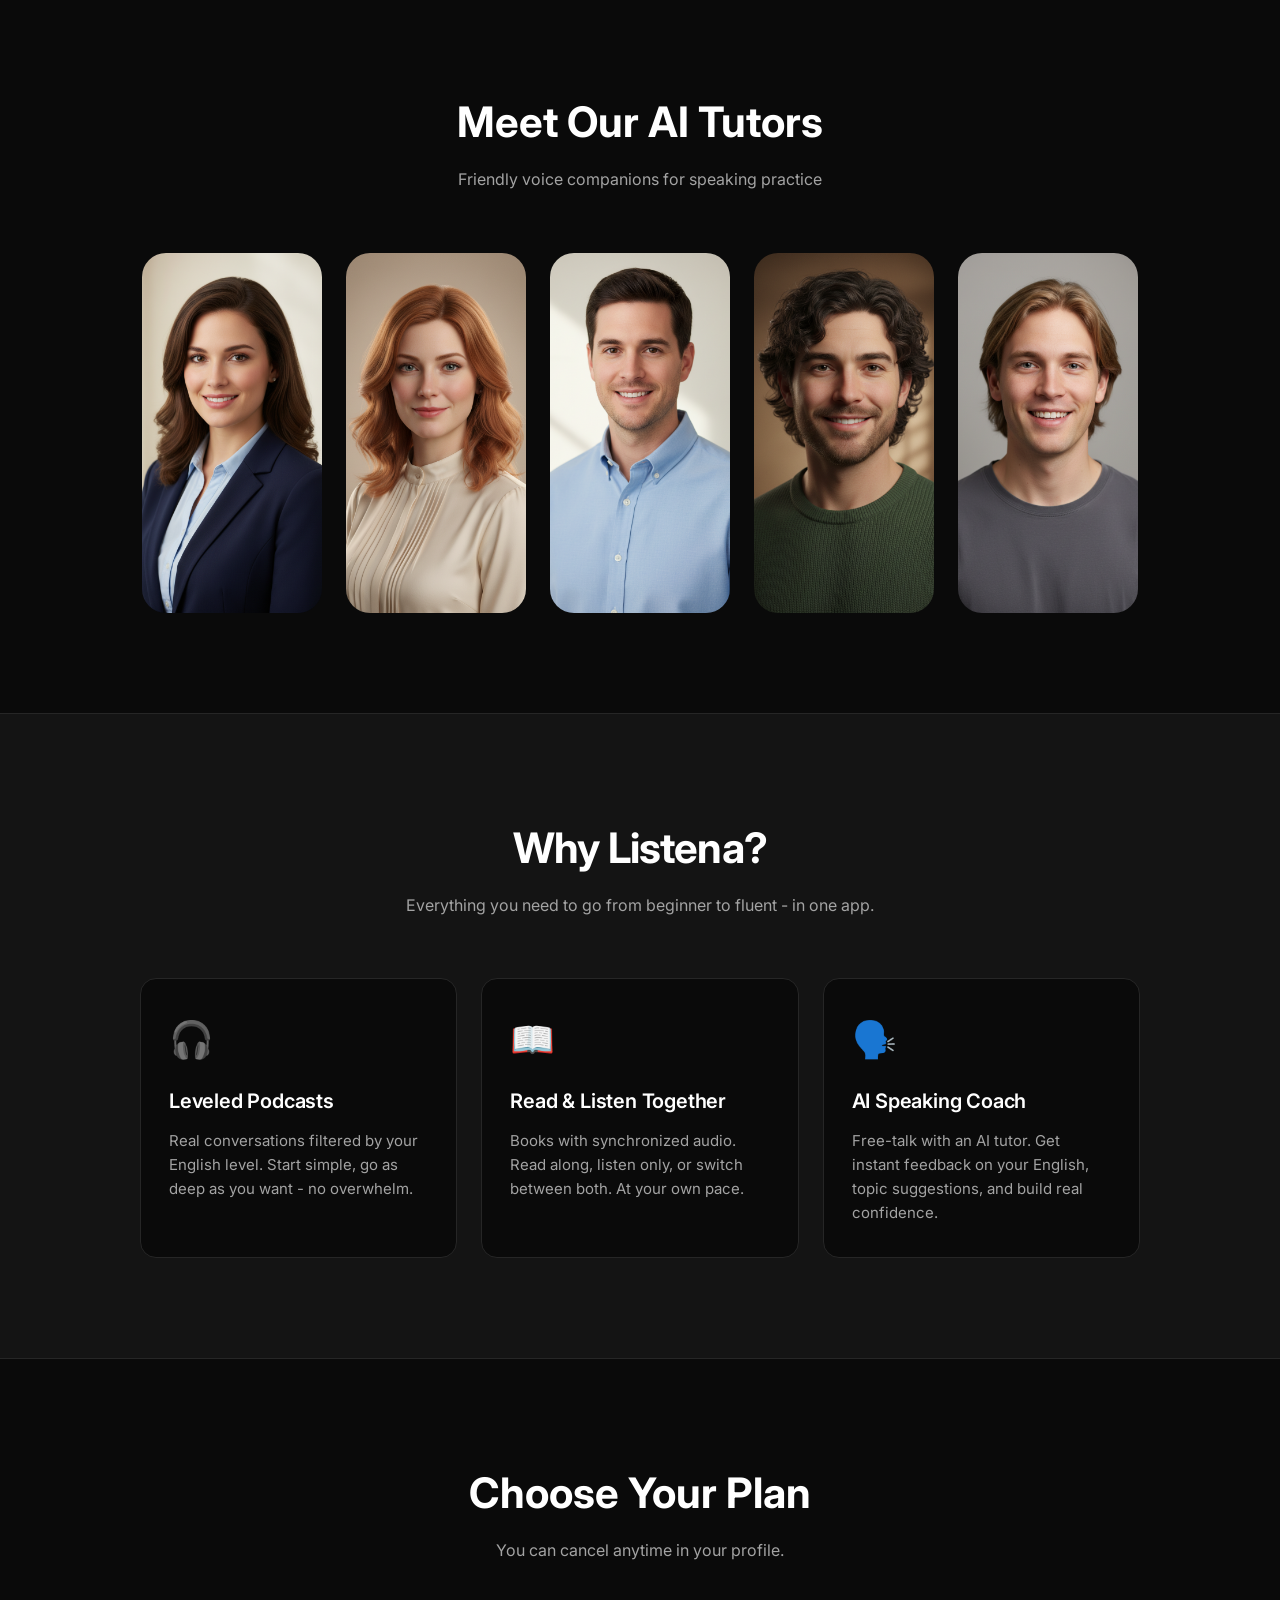
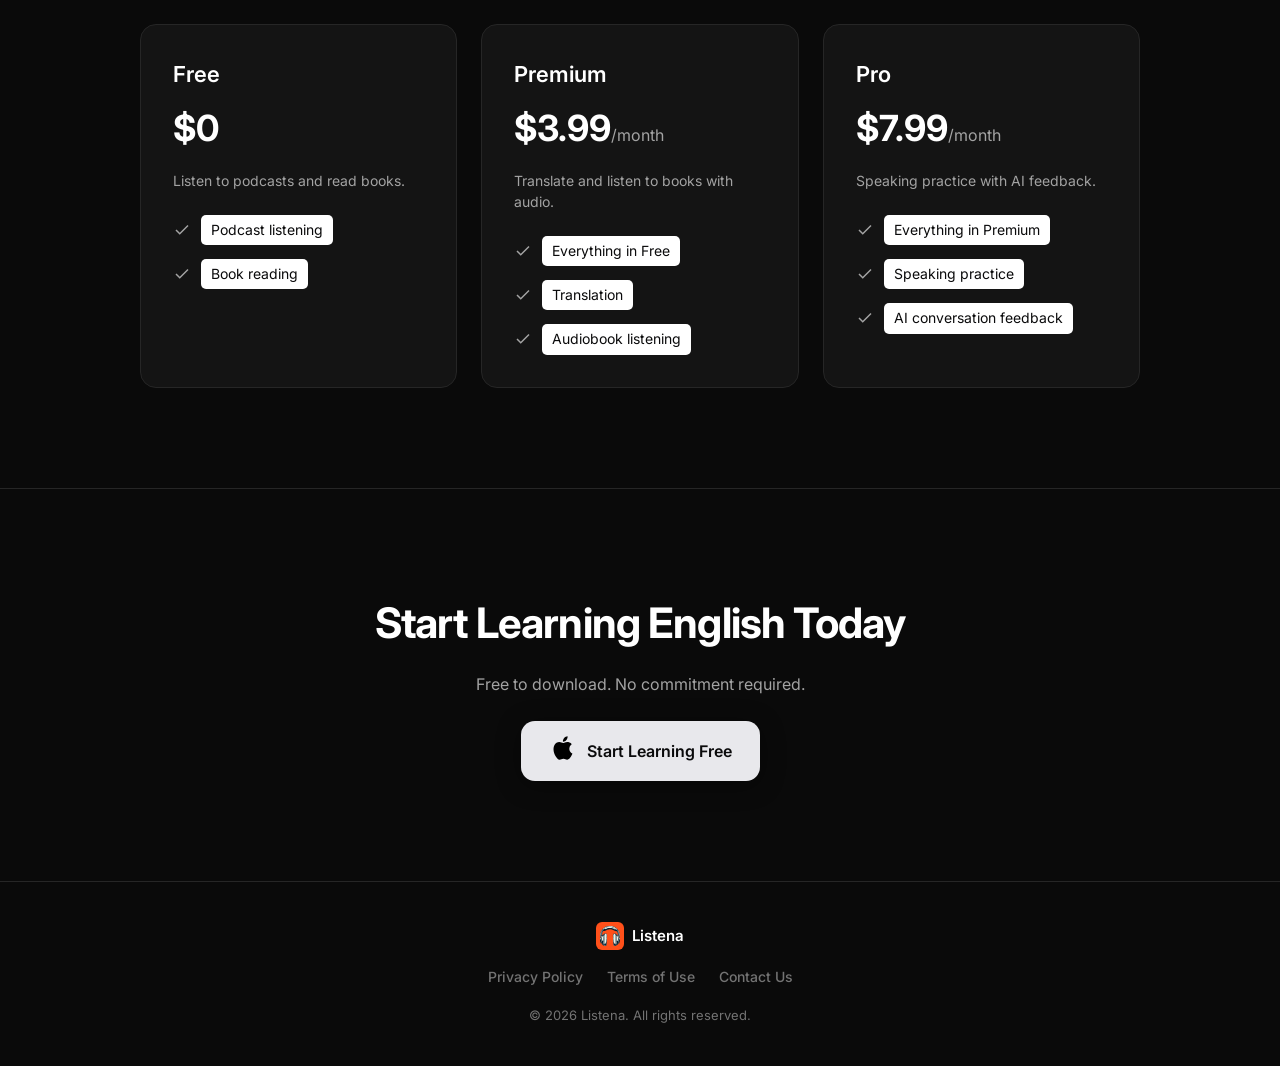
==== commit b0a68883: "fix: replace IntersectionObserver with scroll event for reliable step detection, fix navbar fixed+bo" ====
--- a/index.html
+++ b/index.html
@@ -390,37 +390,39 @@
         document.addEventListener('DOMContentLoaded', function() {
             const steps = document.querySelectorAll('.feature-step');
             const screenImages = document.querySelectorAll('.raw-phone-img');
-            
-            // Only run on desktop
-            if (window.innerWidth > 1024) {
-                const observerOptions = {
-                    root: null,
-                    rootMargin: '-40% 0px -40% 0px',
-                    threshold: 0
-                };
-                
-                const observer = new IntersectionObserver((entries) => {
-                    entries.forEach(entry => {
-                        if (entry.isIntersecting) {
-                            const step = entry.target.dataset.step;
-                            
-                            // Update active step
-                            steps.forEach(s => s.classList.remove('active'));
-                            entry.target.classList.add('active');
-                            
-                            // Update phone screen
-                            screenImages.forEach(img => {
-                                img.classList.remove('active');
-                                if (img.dataset.step === step) {
-                                    img.classList.add('active');
-                                }
-                            });
-                        }
+
+            function updateActiveStep() {
+                if (window.innerWidth <= 1024) return;
+                const mid = window.innerHeight / 2;
+                let activeStep = null;
+                steps.forEach(step => {
+                    const rect = step.getBoundingClientRect();
+                    if (rect.top <= mid && rect.bottom >= mid) {
+                        activeStep = step;
+                    }
+                });
+                if (!activeStep) {
+                    // fallback: pick closest step center to viewport middle
+                    let minDist = Infinity;
+                    steps.forEach(step => {
+                        const rect = step.getBoundingClientRect();
+                        const center = (rect.top + rect.bottom) / 2;
+                        const dist = Math.abs(center - mid);
+                        if (dist < minDist) { minDist = dist; activeStep = step; }
                     });
-                }, observerOptions);
-                
-                steps.forEach(step => observer.observe(step));
+                }
+                if (!activeStep) return;
+                const step = activeStep.dataset.step;
+                steps.forEach(s => s.classList.remove('active'));
+                activeStep.classList.add('active');
+                screenImages.forEach(img => {
+                    img.classList.remove('active');
+                    if (img.dataset.step === step) img.classList.add('active');
+                });
             }
+
+            window.addEventListener('scroll', updateActiveStep, { passive: true });
+            updateActiveStep();
 
             // Mobile Single Phone Carousel
             const mobileCarousel = document.querySelector('.mobile-carousel');
--- a/style.css
+++ b/style.css
@@ -35,7 +35,7 @@
     color: var(--text-primary);
     line-height: 1.6;
     -webkit-font-smoothing: antialiased;
-    overflow-x: hidden;
+    padding-top: 65px;
 }
 
 .container {
@@ -49,8 +49,10 @@
    ============================================ */
 
 .navbar {
-    position: sticky;
+    position: fixed;
     top: 0;
+    left: 0;
+    right: 0;
     background: rgba(10, 10, 11, 0.85);
     backdrop-filter: blur(20px);
     -webkit-backdrop-filter: blur(20px);
@@ -162,20 +164,21 @@
     .nav-links {
         position: fixed;
         top: 0;
-        right: -100%;
+        right: 0;
         width: 280px;
         height: 100vh;
         background: var(--bg-card);
         flex-direction: column;
         gap: 0;
         padding: 80px 32px 32px;
-        transition: right 0.3s ease;
+        transform: translateX(100%);
+        transition: transform 0.3s ease;
         z-index: 100;
         border-left: 1px solid var(--border);
     }
 
     .nav-links.active {
-        right: 0;
+        transform: translateX(0);
     }
 
     .nav-links a {
@@ -1390,7 +1393,7 @@
     color: var(--text-primary);
 }
 
-.pricing-features li span {
+.pricing-features > li > span {
     background: #ffffff;
     color: #0A0A0B;
     border-radius: 5px;
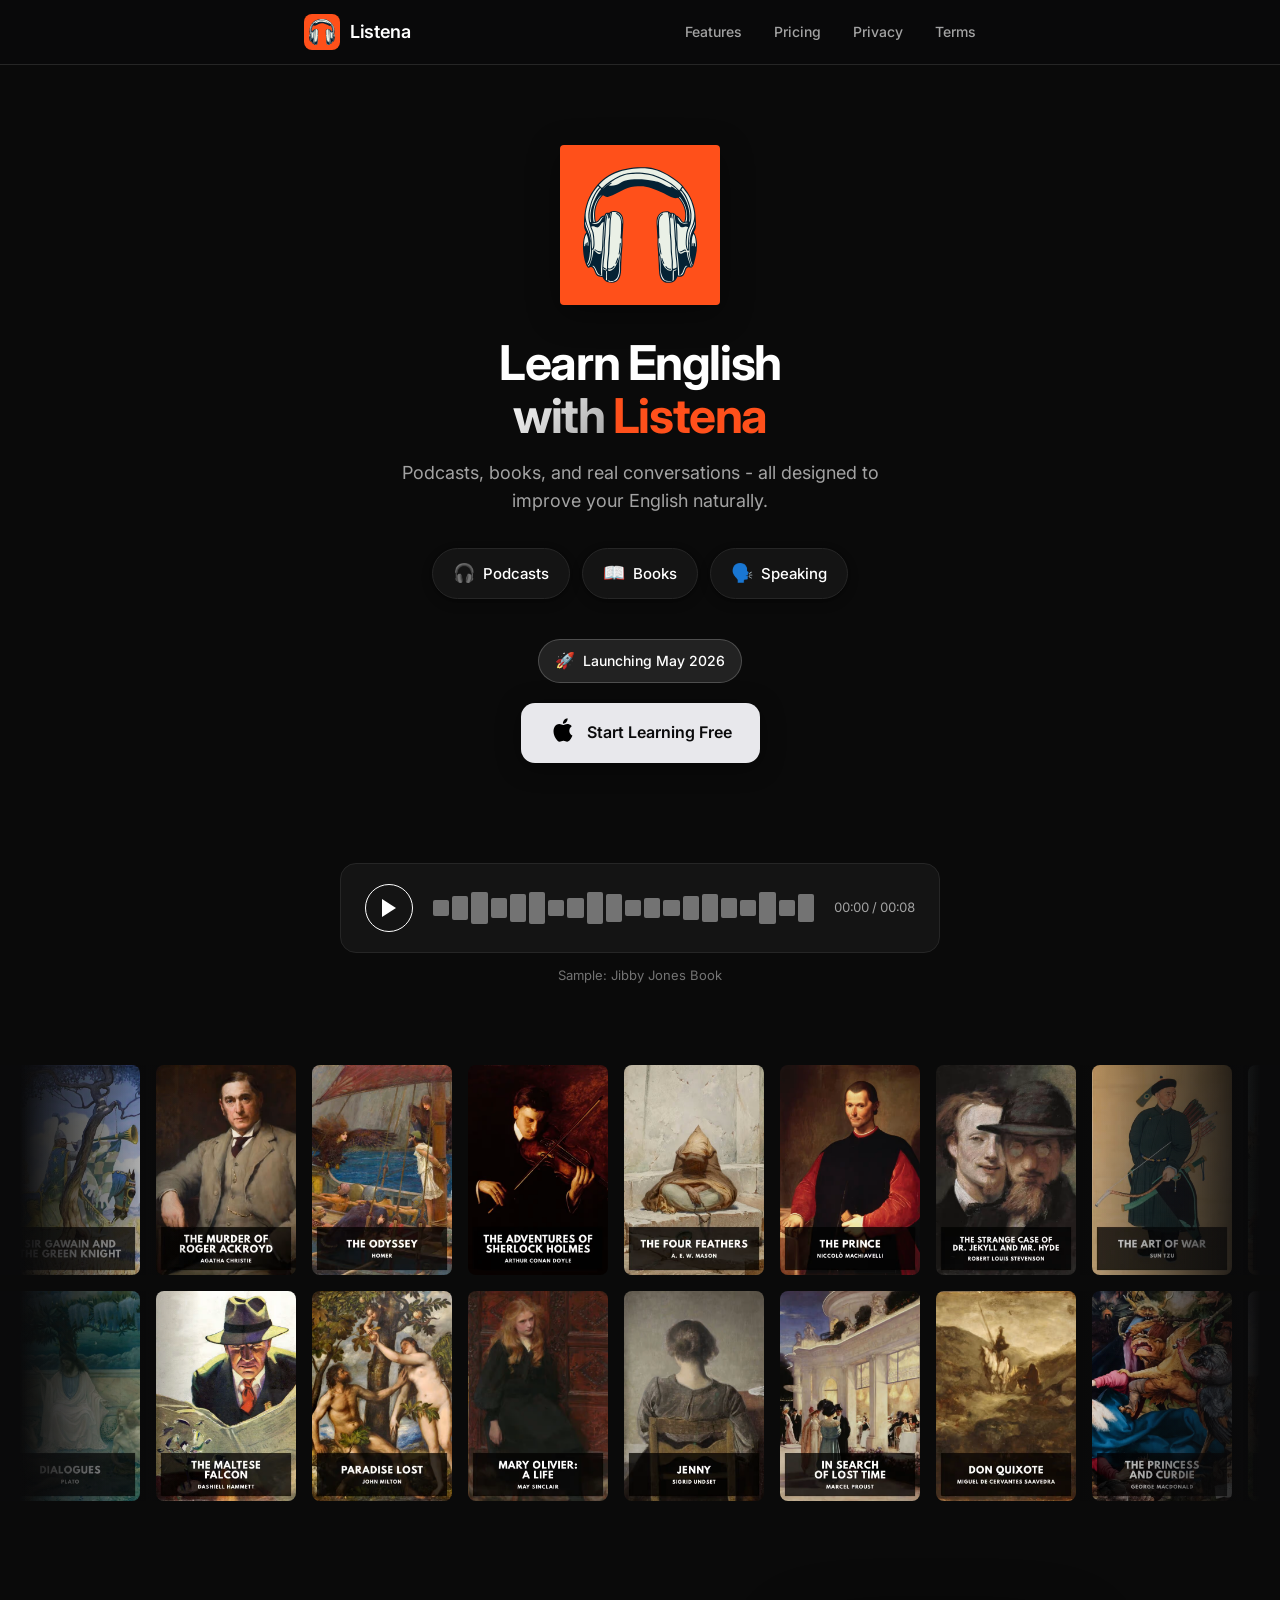
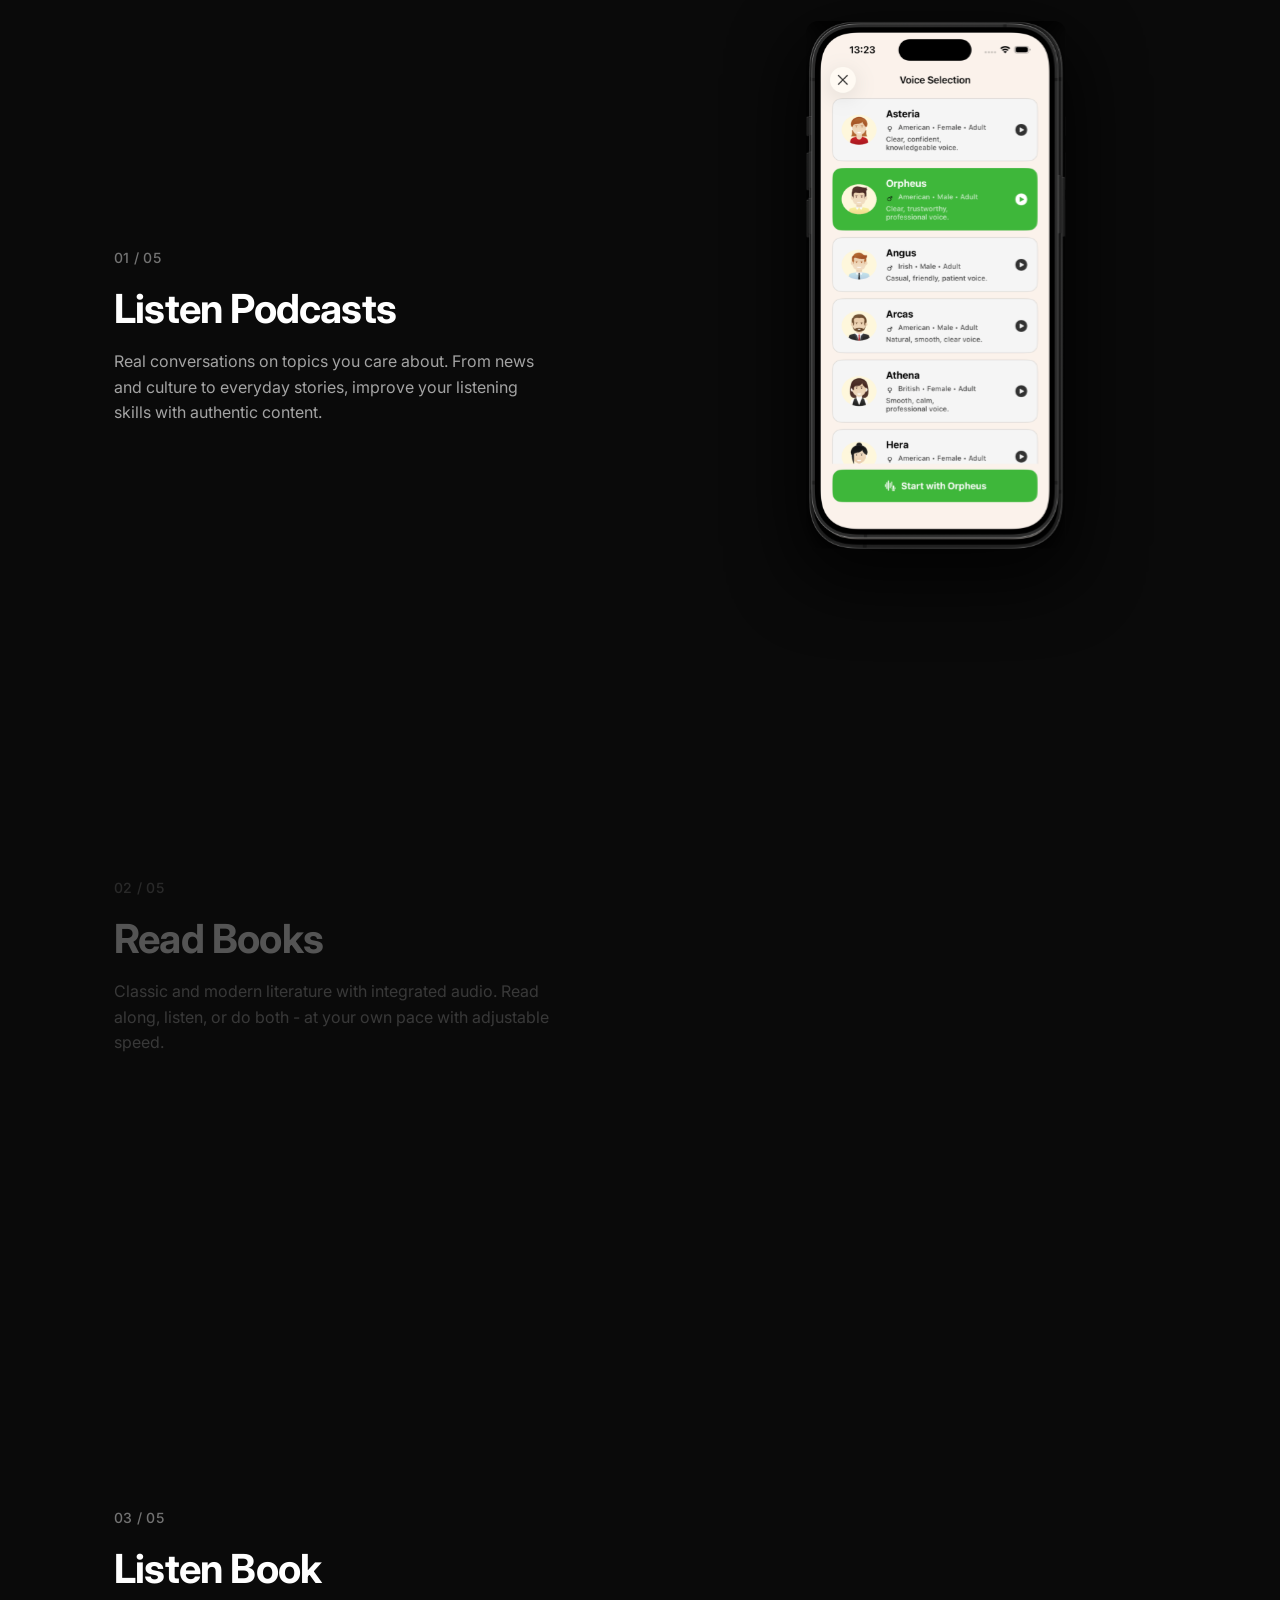
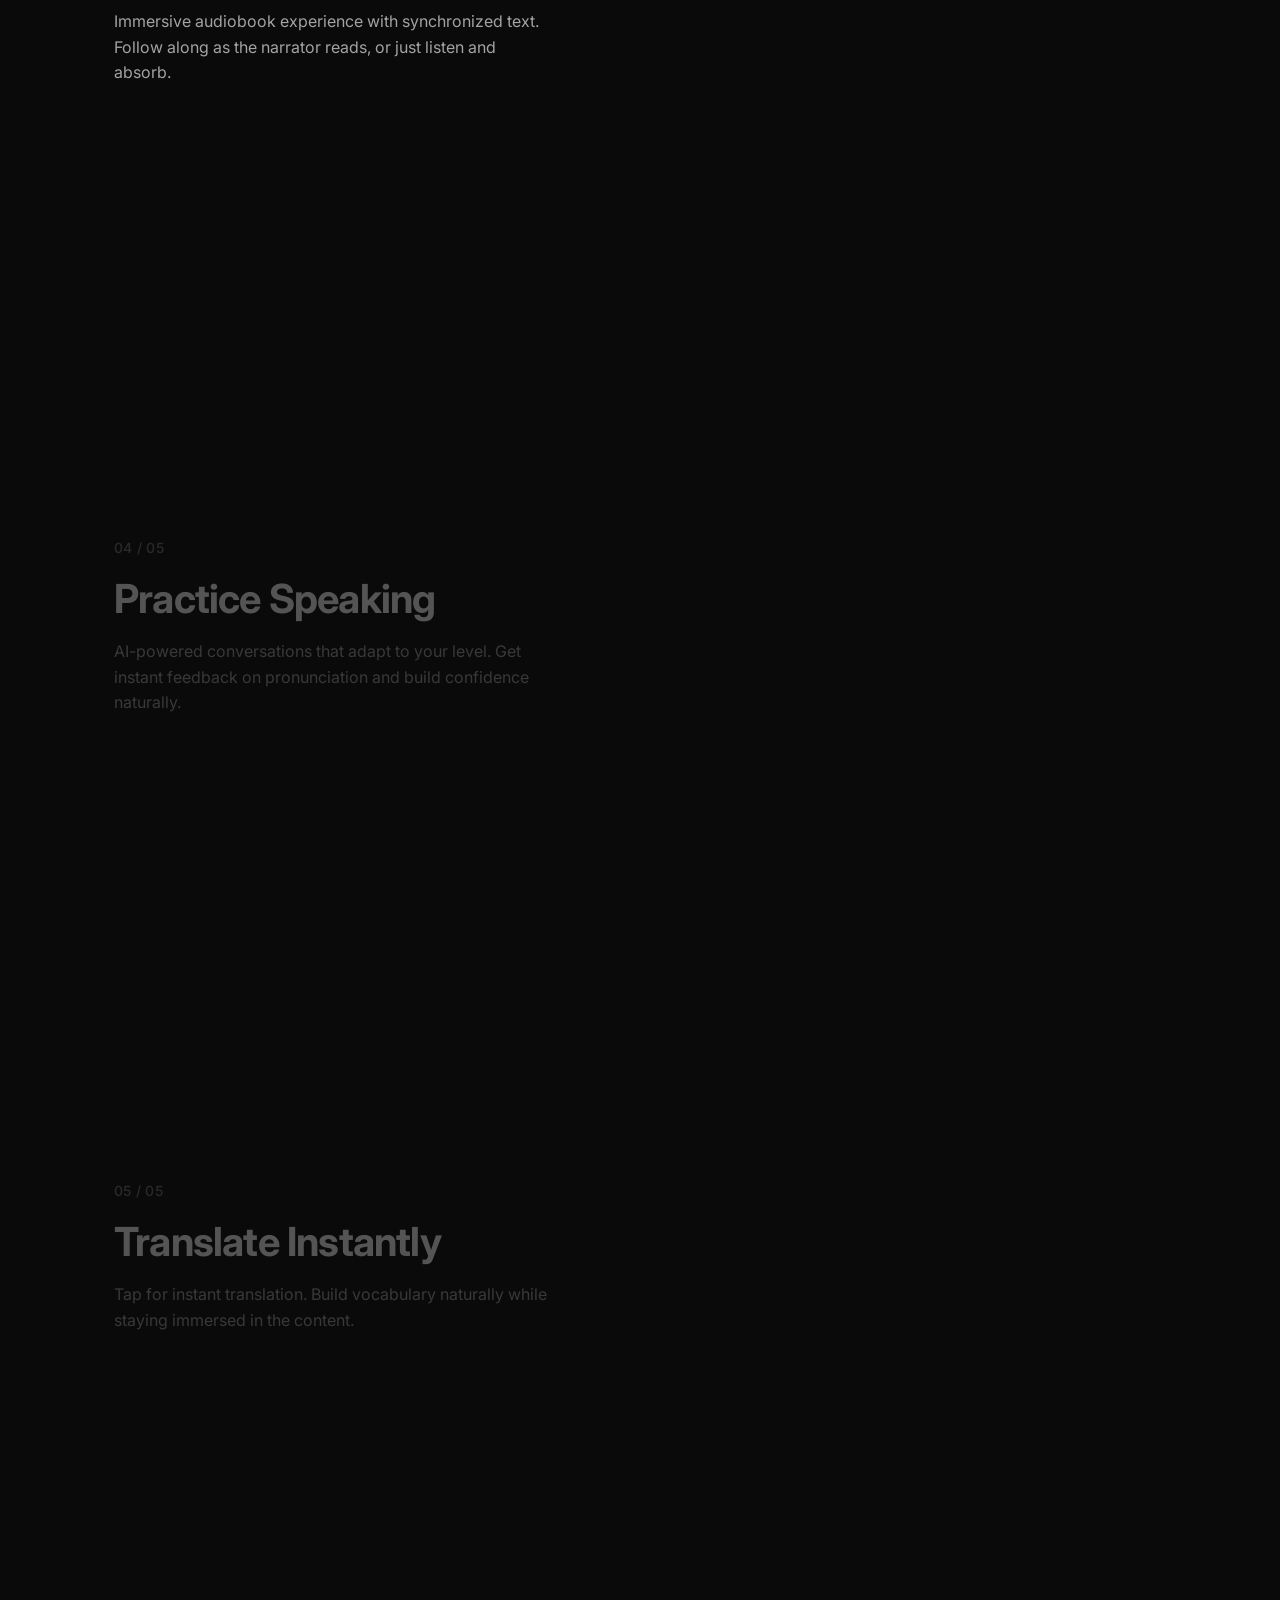
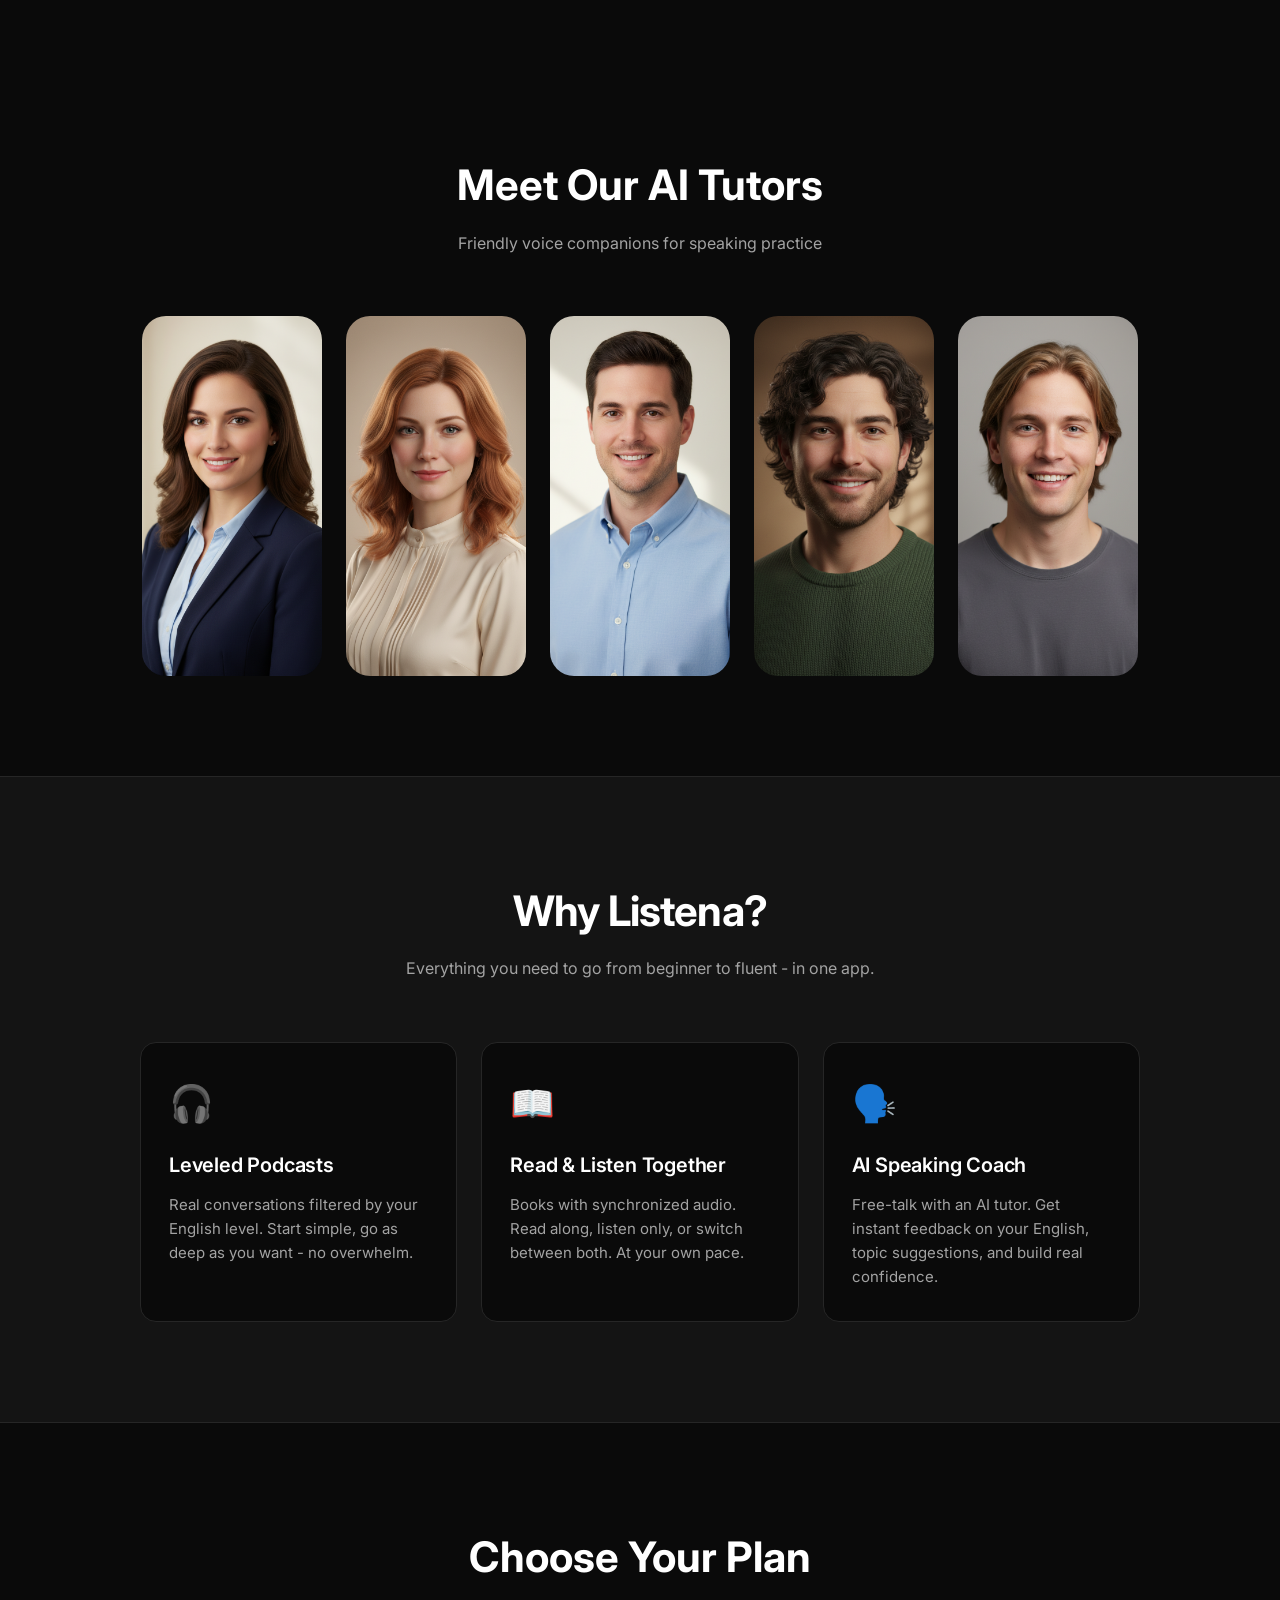
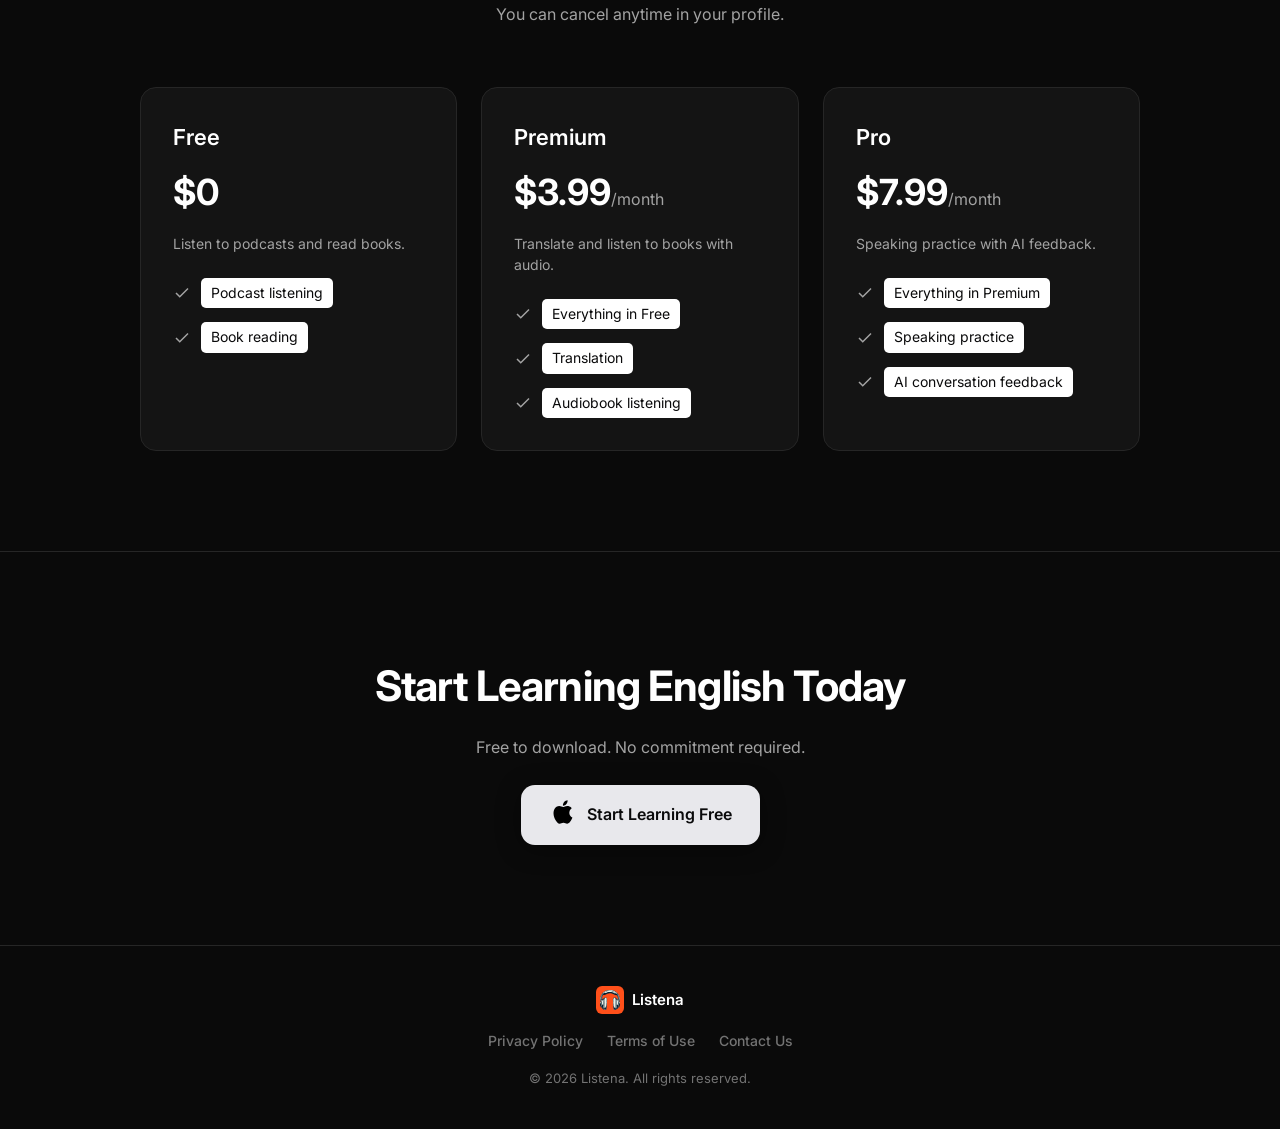
==== commit fb91175d: "fix: add 20px margin-bottom to launch banner for spacing" ====
--- a/index.html
+++ b/index.html
@@ -70,6 +70,10 @@
                         <span>Speaking</span>
                     </a>
                 </div>
+                <div class="launch-banner text-center">
+                    <span class="launch-badge">🚀</span>
+                    <span class="launch-text">Launching May 2026</span>
+                </div>
                 <a href="https://apps.apple.com/app/listena" class="download-btn">
                     <img src="app-store.svg" alt="App Store" width="28" height="32">
                     Start Learning Free
--- a/style.css
+++ b/style.css
@@ -297,7 +297,38 @@
 
 .download-btn:hover {
     transform: translateY(-2px);
-    box-shadow: 0 8px 32px rgba(0,0,0,0.12);
+    box-shadow: 0 8px 24px rgba(0, 0, 0, 0.12);
+}
+
+.launch-banner {
+    display: flex;
+    align-items: center;
+    justify-content: center;
+    gap: 8px;
+    margin: 16px 0 20px 0;
+    padding: 8px 16px;
+    background: rgba(255, 255, 255, 0.1);
+    border: 1px solid rgba(255, 255, 255, 0.2);
+    border-radius: 100px;
+    backdrop-filter: blur(10px);
+    -webkit-backdrop-filter: blur(10px);
+    width: fit-content;
+    margin-left: auto;
+    margin-right: auto;
+}
+
+.text-center {
+    text-align: center;
+}
+
+.launch-badge {
+    font-size: 16px;
+}
+
+.launch-text {
+    font-size: 14px;
+    font-weight: 500;
+    color: var(--text-primary);
 }
 
 .download-btn svg,
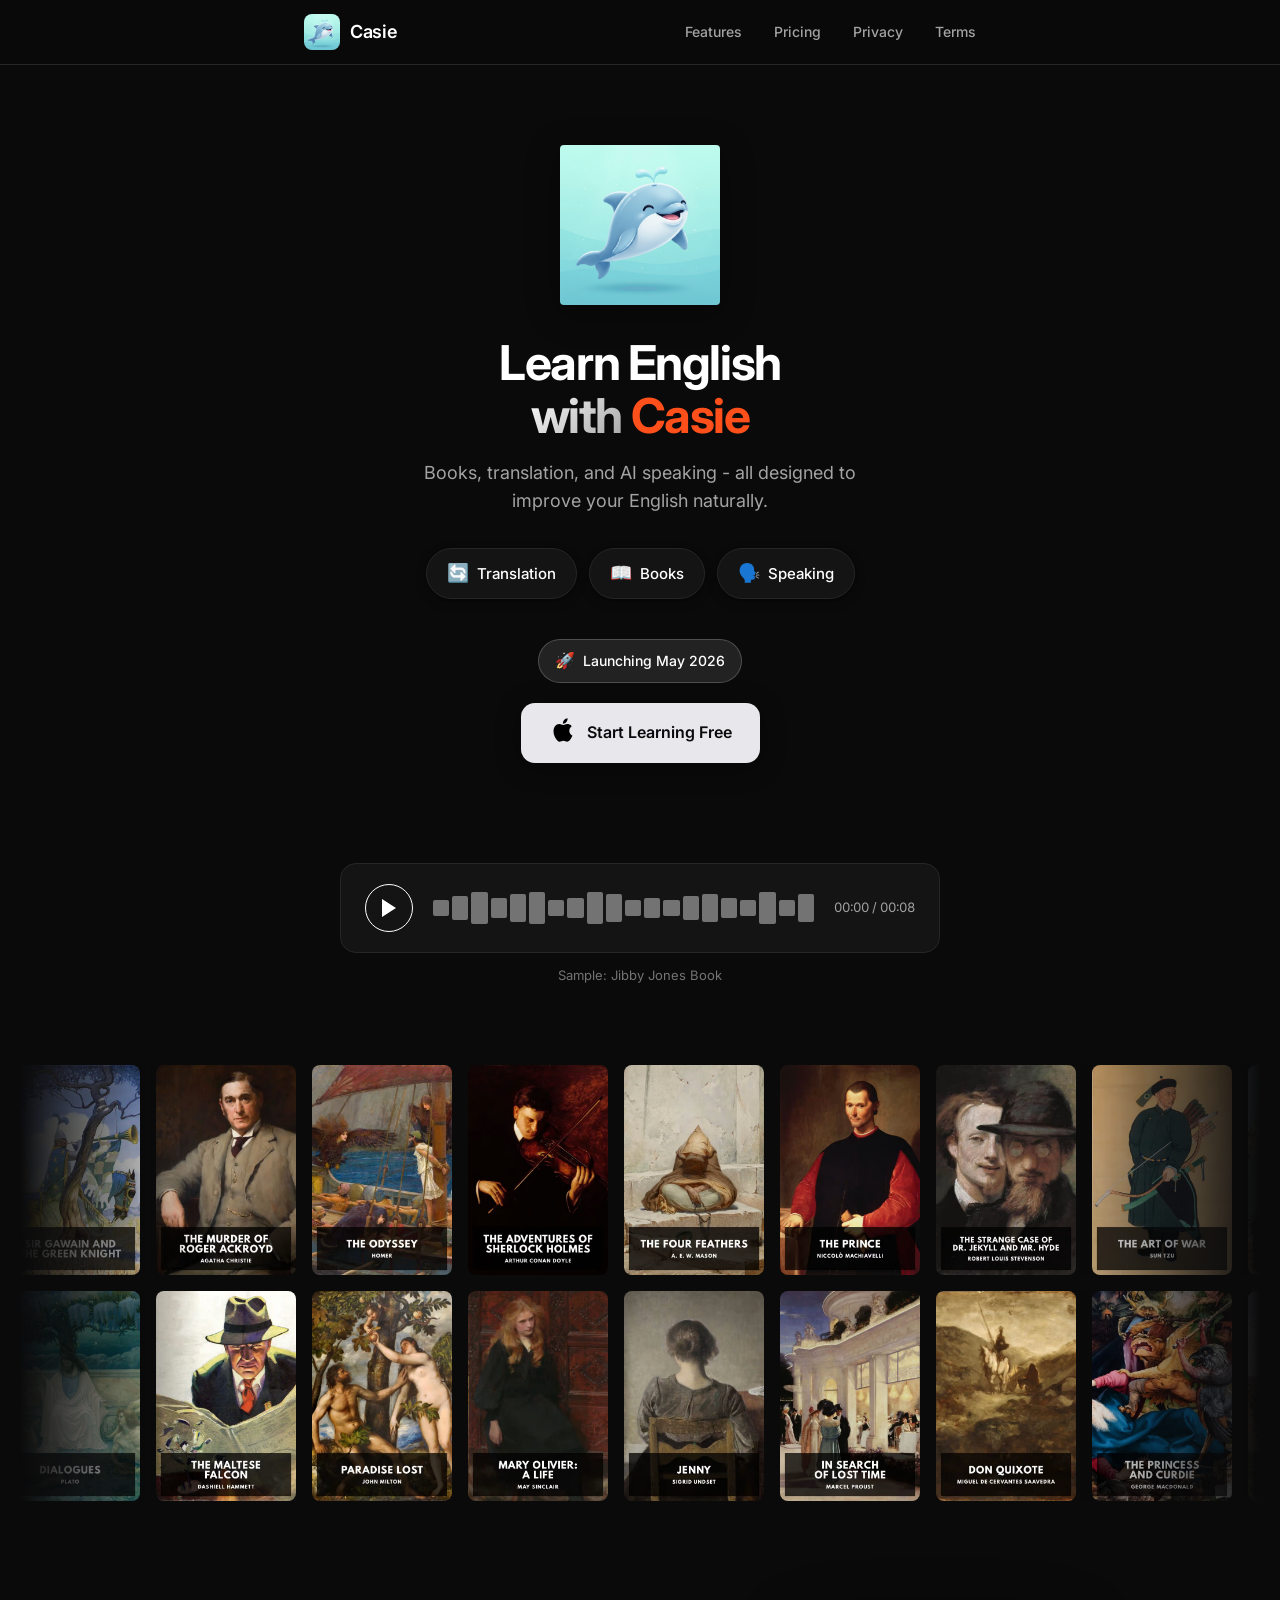
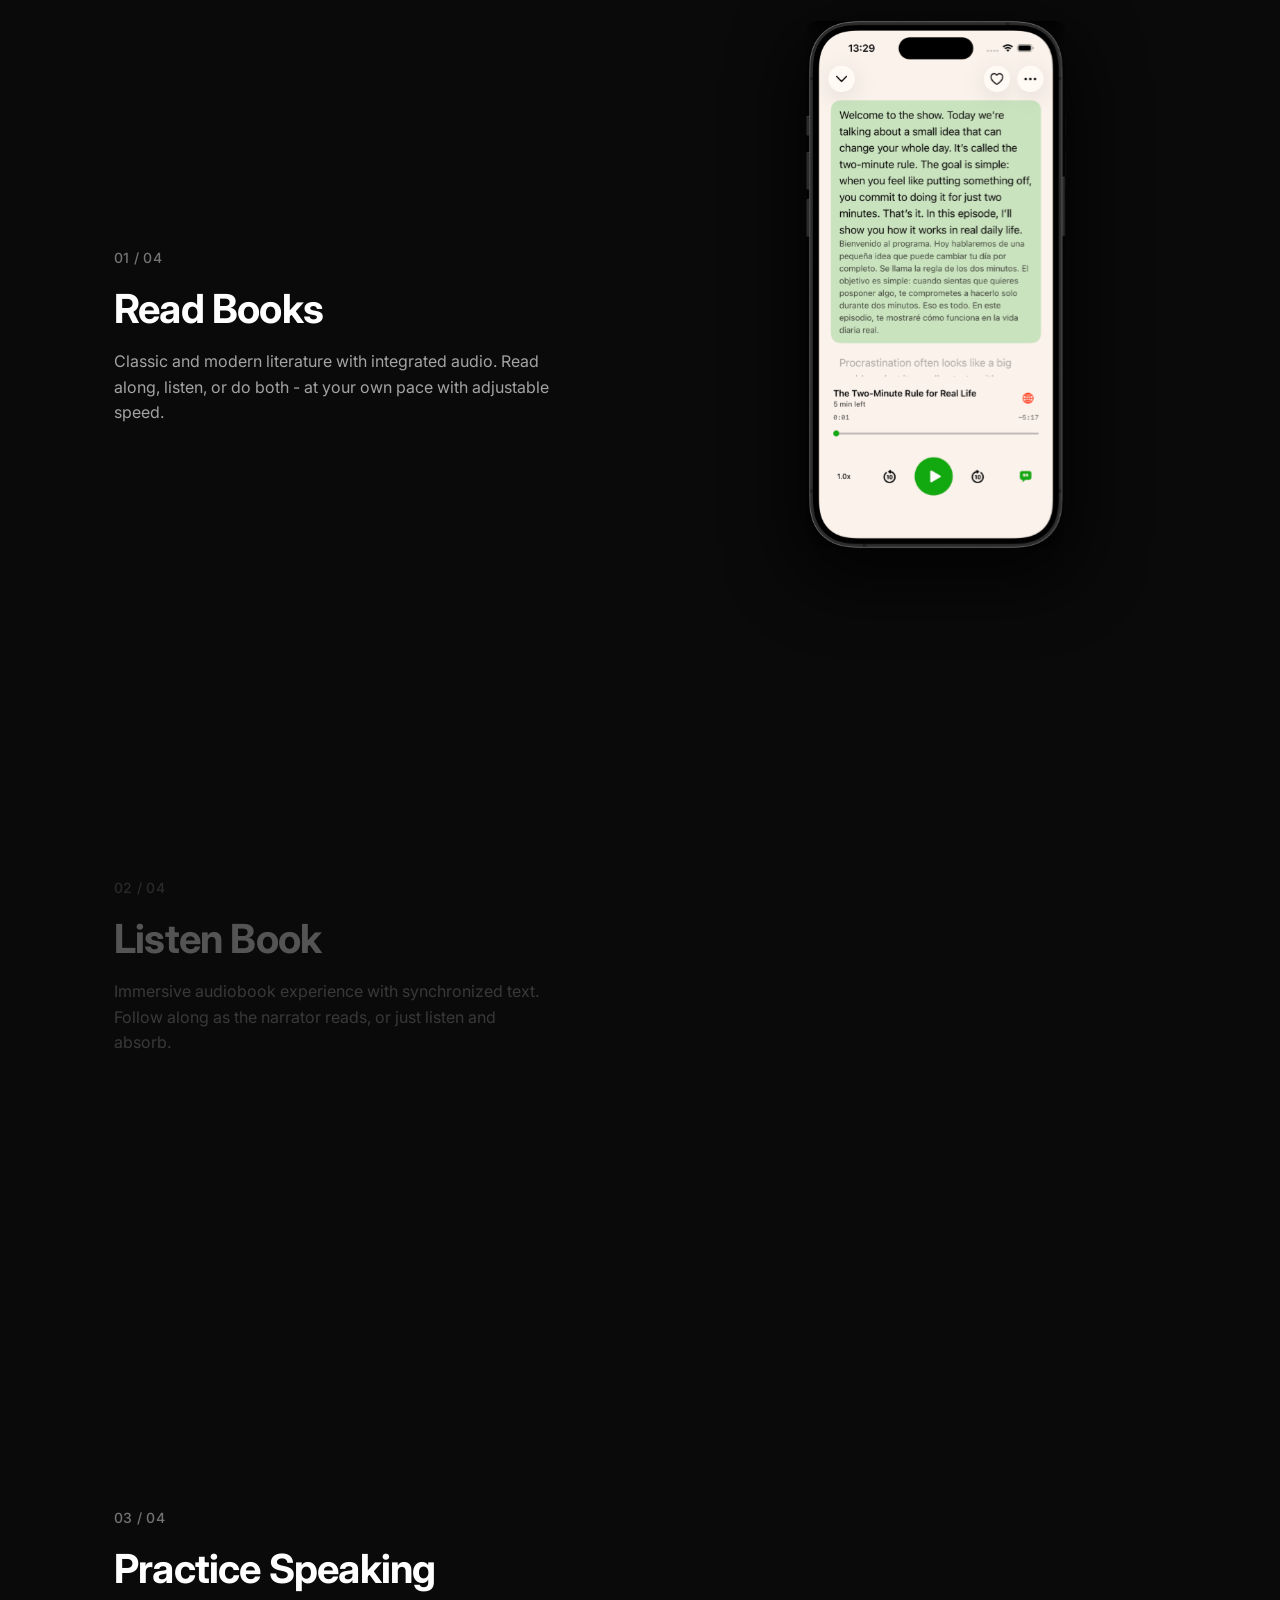
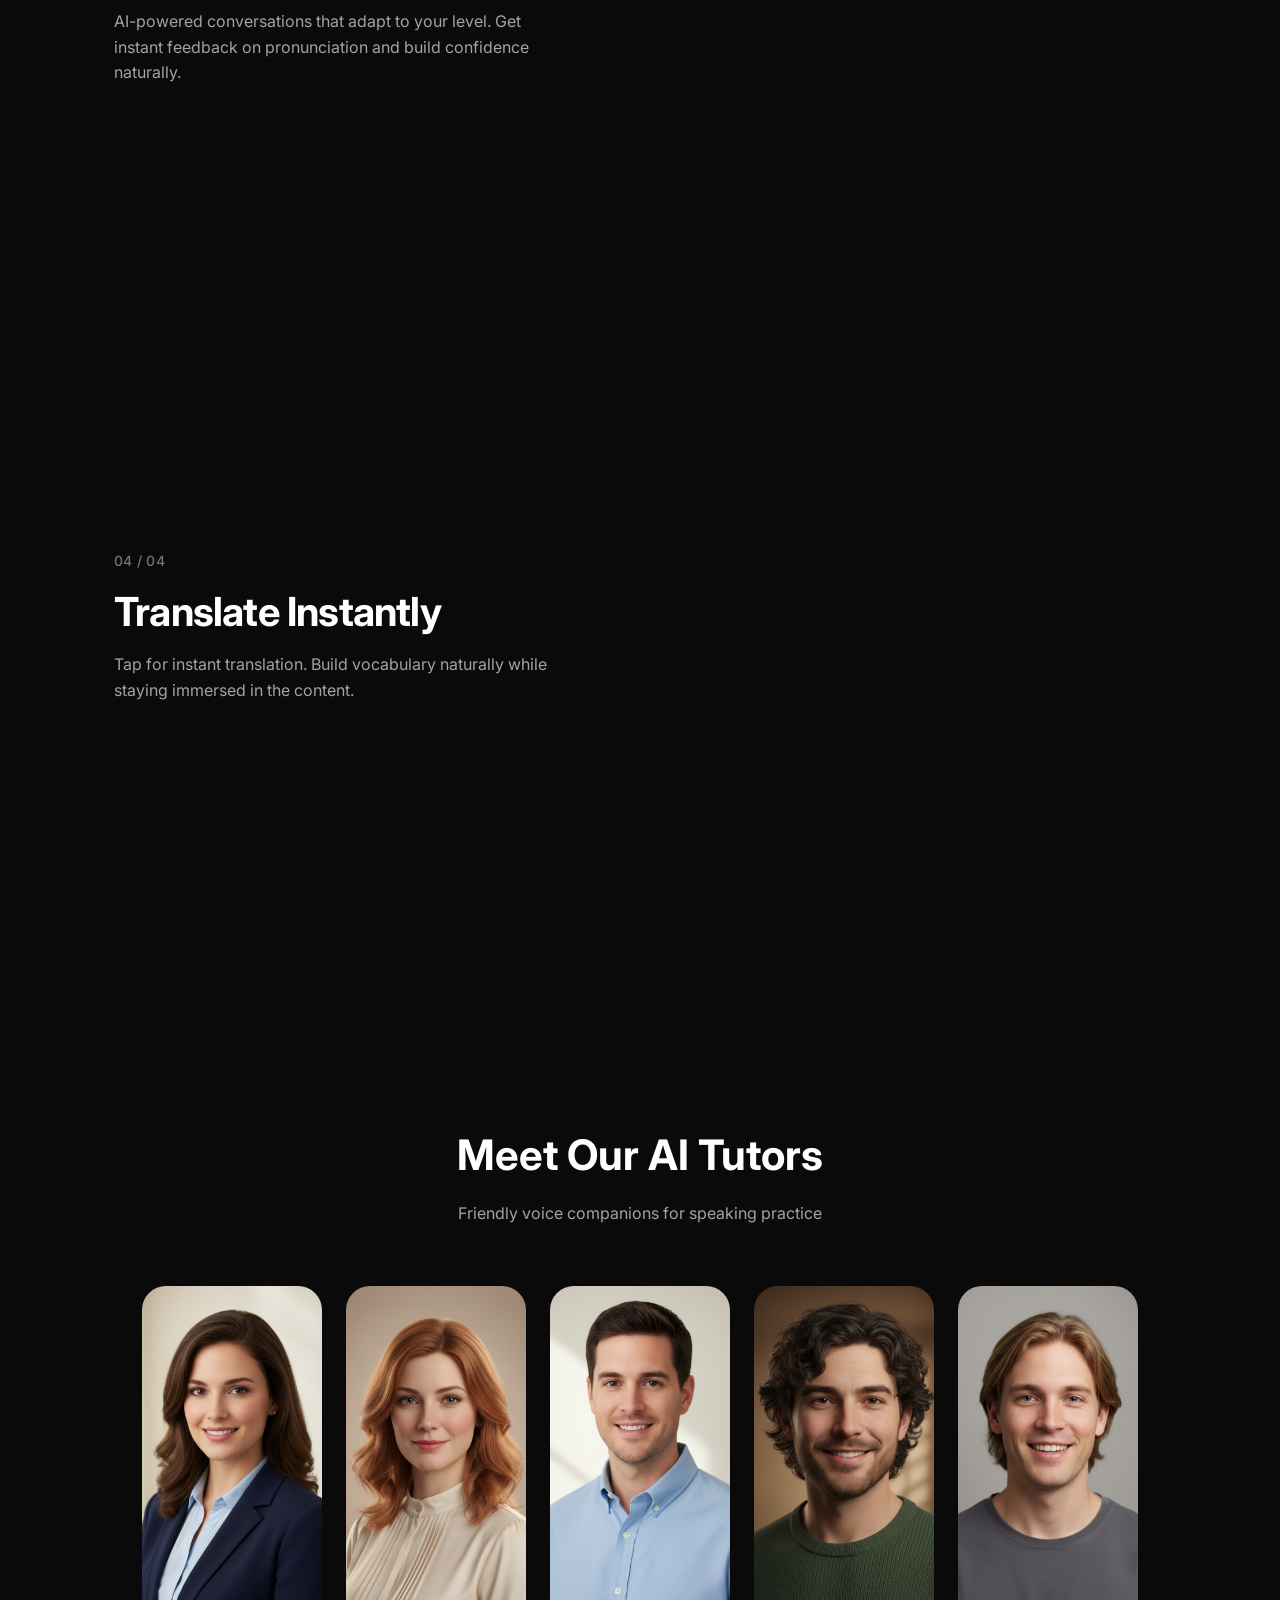
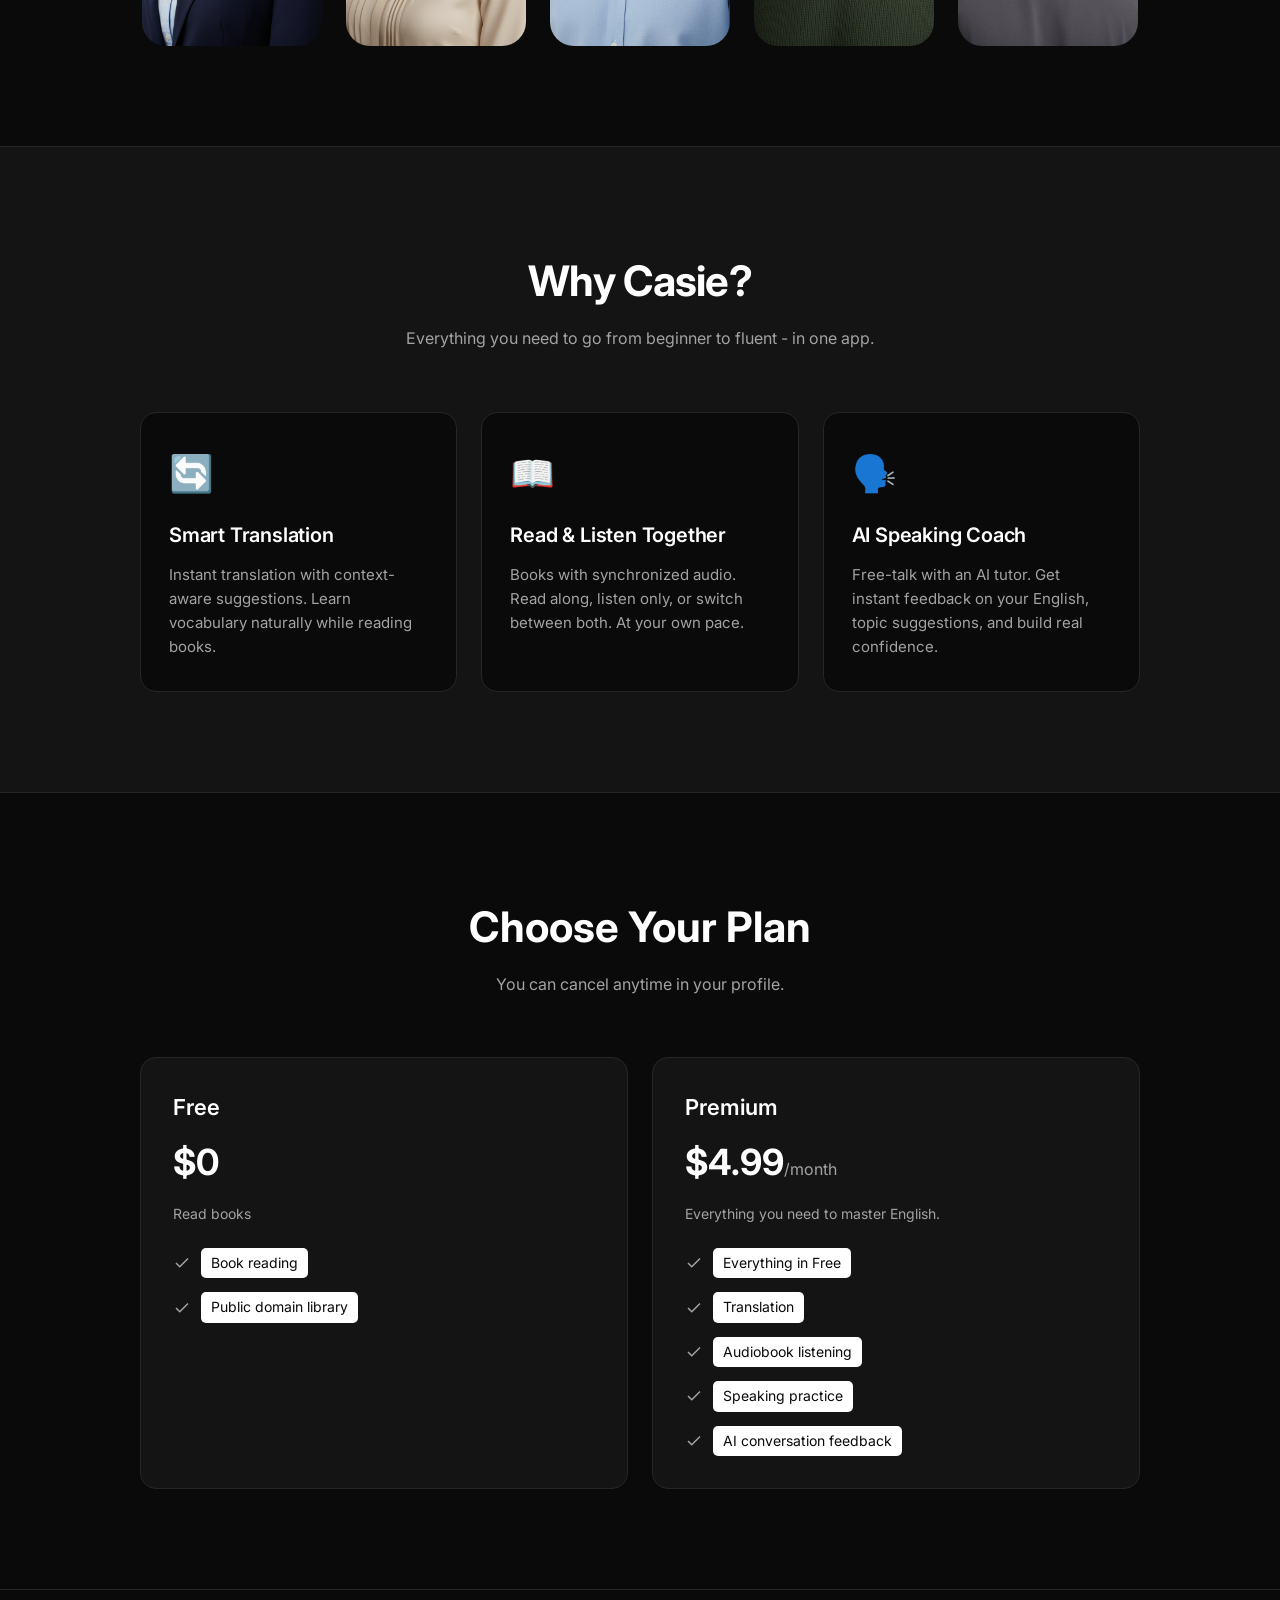
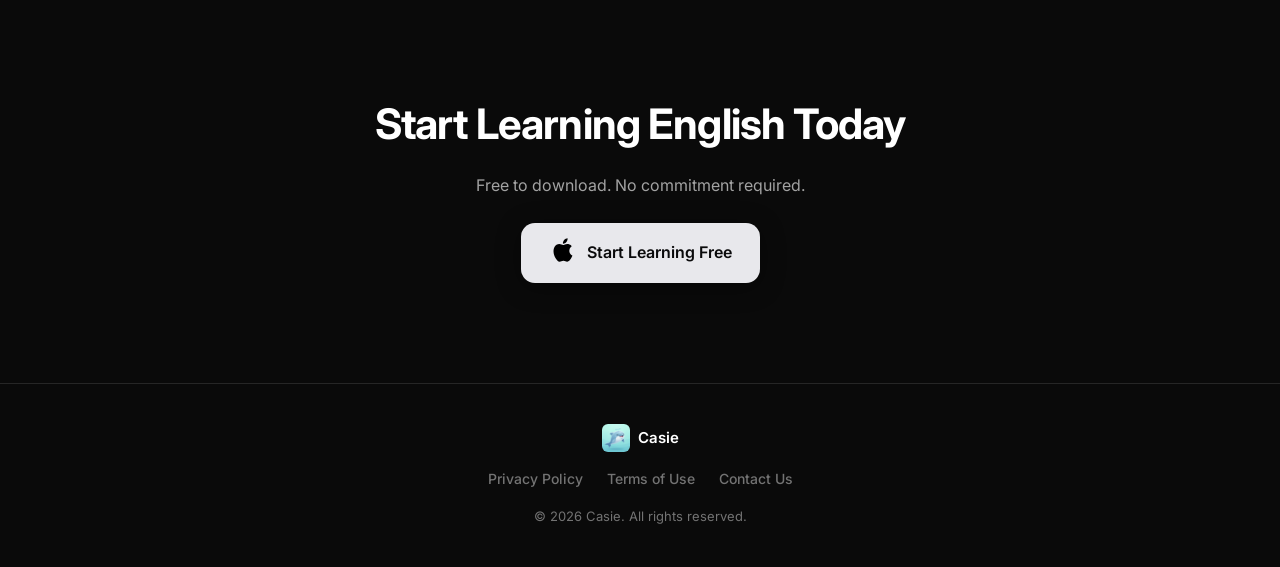
==== commit 12aa752a: "Rebrand Listena → Casie, update pricing to 2 plans, fix privacy policy data retention" ====
--- a/index.html
+++ b/index.html
@@ -3,23 +3,23 @@
 <head>
     <meta charset="UTF-8">
     <meta name="viewport" content="width=device-width, initial-scale=1.0">
-    <title>Listena - Learn English with Podcasts, Books & AI Speaking</title>
-    <meta name="description" content="Listena helps you learn English naturally. Listen to podcasts with leveled content, read and listen to books, and practice speaking with AI tutors that give real-time feedback.">
-    <meta name="keywords" content="learn english, english app, podcast english, english books, speaking practice, AI english tutor, english levels">
-    <meta name="author" content="Listena">
+    <title>Casie - Learn English with Books & AI Speaking</title>
+    <meta name="description" content="Casie helps you learn English naturally. Read and listen to books, and practice speaking with AI tutors that give real-time feedback.">
+    <meta name="keywords" content="learn english, english app, english books, speaking practice, AI english tutor, english levels">
+    <meta name="author" content="Casie">
     <meta name="robots" content="index, follow">
-    <link rel="canonical" href="https://aykutssert.github.io/listena/">
+    <link rel="canonical" href="https://aykutssert.github.io/Casie/">
     <!-- Open Graph -->
     <meta property="og:type" content="website">
-    <meta property="og:url" content="https://aykutssert.github.io/listena/">
-    <meta property="og:title" content="Listena - Learn English with Podcasts, Books & AI Speaking">
-    <meta property="og:description" content="Learn English naturally with leveled podcasts, audiobooks, and AI-powered speaking practice. Free to start.">
-    <meta property="og:image" content="https://aykutssert.github.io/listena/icon.png">
+    <meta property="og:url" content="https://aykutssert.github.io/Casie/">
+    <meta property="og:title" content="Casie - Learn English with Books & AI Speaking">
+    <meta property="og:description" content="Learn English naturally with leveled audiobooks, and AI-powered speaking practice. Free to start.">
+    <meta property="og:image" content="https://aykutssert.github.io/Casie/icon.png">
     <!-- Twitter Card -->
     <meta name="twitter:card" content="summary_large_image">
-    <meta name="twitter:title" content="Listena - Learn English with Podcasts, Books & AI Speaking">
-    <meta name="twitter:description" content="Learn English naturally with leveled podcasts, audiobooks, and AI-powered speaking practice.">
-    <meta name="twitter:image" content="https://aykutssert.github.io/listena/icon.png">
+    <meta name="twitter:title" content="Casie - Learn English with Books & AI Speaking">
+    <meta name="twitter:description" content="Learn English naturally with leveled audiobooks, and AI-powered speaking practice.">
+    <meta name="twitter:image" content="https://aykutssert.github.io/Casie/icon.png">
     <link rel="preconnect" href="https://fonts.googleapis.com">
     <link rel="preconnect" href="https://fonts.gstatic.com" crossorigin>
     <link href="https://fonts.googleapis.com/css2?family=Inter:wght@400;500;600;700&display=swap" rel="stylesheet">
@@ -31,8 +31,8 @@
     <nav class="navbar">
         <div class="container nav-content">
             <a href="." class="logo">
-                <img src="logo.svg" alt="" class="nav-logo" width="36" height="36">
-                <span class="logo-text">Listena</span>
+                <img src="dolphin.png" alt="" class="nav-logo" width="36" height="36">
+                <span class="logo-text">Casie</span>
             </a>
             <button class="nav-toggle" aria-label="Toggle menu">
                 <span></span>
@@ -52,14 +52,14 @@
         <div class="container">
             <div class="hero-content">
                 <div class="app-logo">
-                    <img src="logo.svg" alt="Listena" class="logo-image" width="160" height="160">
-                </div>
-                <h1>Learn English<br><span class="gradient-text">with </span><span class="listena-orange">Listena</span></h1>
-                <p class="hero-subtitle">Podcasts, books, and real conversations - all designed to improve your English naturally.</p>
+                    <img src="dolphin.png" alt="Casie" class="logo-image" width="160" height="160">
+                </div>
+                <h1>Learn English<br><span class="gradient-text">with </span><span class="casie-orange">Casie</span></h1>
+                <p class="hero-subtitle">Books, translation, and AI speaking - all designed to improve your English naturally.</p>
                 <div class="hero-features">
                     <a href="#features" class="feature-pill">
-                        <span class="feature-icon">🎧</span>
-                        <span>Podcasts</span>
+                        <span class="feature-icon">🔄</span>
+                        <span>Translation</span>
                     </a>
                     <a href="#features" class="feature-pill">
                         <span class="feature-icon">📖</span>
@@ -74,7 +74,7 @@
                     <span class="launch-badge">🚀</span>
                     <span class="launch-text">Launching May 2026</span>
                 </div>
-                <a href="https://apps.apple.com/app/listena" class="download-btn">
+                <a href="https://apps.apple.com/app/Casie" class="download-btn">
                     <img src="app-store.svg" alt="App Store" width="28" height="32">
                     Start Learning Free
                 </a>
@@ -82,7 +82,7 @@
         </div>
     </main>
 
-    <!-- Podcast Preview -->
+    <!-- Book Preview -->
     <section class="podcast-preview-section">
         <div class="container">
             <div class="podcast-player">
@@ -187,27 +187,22 @@
             <!-- Left: Scrolling text content -->
             <div class="features-text-content">
                 <div class="feature-step" data-step="1">
-                    <span class="step-number">01 / 05</span>
-                    <h2>Listen Podcasts</h2>
-                    <p>Real conversations on topics you care about. From news and culture to everyday stories, improve your listening skills with authentic content.</p>
-                </div>
-                <div class="feature-step" data-step="2">
-                    <span class="step-number">02 / 05</span>
+                    <span class="step-number">01 / 04</span>
                     <h2>Read Books</h2>
                     <p>Classic and modern literature with integrated audio. Read along, listen, or do both - at your own pace with adjustable speed.</p>
                 </div>
-                <div class="feature-step" data-step="3">
-                    <span class="step-number">03 / 05</span>
+                <div class="feature-step" data-step="2">
+                    <span class="step-number">02 / 04</span>
                     <h2>Listen Book</h2>
                     <p>Immersive audiobook experience with synchronized text. Follow along as the narrator reads, or just listen and absorb.</p>
                 </div>
-                <div class="feature-step" data-step="4">
-                    <span class="step-number">04 / 05</span>
+                <div class="feature-step" data-step="3">
+                    <span class="step-number">03 / 04</span>
                     <h2>Practice Speaking</h2>
                     <p>AI-powered conversations that adapt to your level. Get instant feedback on pronunciation and build confidence naturally.</p>
                 </div>
-                <div class="feature-step" data-step="5">
-                    <span class="step-number">05 / 05</span>
+                <div class="feature-step" data-step="4">
+                    <span class="step-number">04 / 04</span>
                     <h2>Translate Instantly</h2>
                     <p>Tap for instant translation. Build vocabulary naturally while staying immersed in the content.</p>
                 </div>
@@ -216,56 +211,48 @@
             <!-- Right: Sticky phone mockup (Desktop only) -->
             <div class="phone-mockup-container desktop-only">
                 <div class="raw-phone-container">
-                    <img src="module-img/podcast-player.svg" alt="Podcast Player" class="raw-phone-img active" data-step="1">
-                    <img src="module-img/book-reader.svg" alt="Book Reader" class="raw-phone-img" data-step="2">
-                    <img src="module-img/book-player.svg" alt="Book Player" class="raw-phone-img" data-step="3">
-                    <img src="module-img/speaking.svg" alt="Speaking" class="raw-phone-img" data-step="4">
-                    <img src="module-img/translate.svg" alt="Translate" class="raw-phone-img" data-step="5">
+                    <img src="module-img/book-reader.svg" alt="Book Reader" class="raw-phone-img" data-step="1">
+                    <img src="module-img/book-player.svg" alt="Book Player" class="raw-phone-img" data-step="2">
+                    <img src="module-img/speaking.svg" alt="Speaking" class="raw-phone-img" data-step="3">
+                    <img src="module-img/translate.svg" alt="Translate" class="raw-phone-img" data-step="4">
                 </div>
             </div>
 
             <!-- Mobile Single Phone Carousel (Mobile only) -->
             <div class="mobile-carousel mobile-only">
                 <div class="mobile-raw-container">
-                    <img src="module-img/podcast-player.svg" alt="Podcast Player" class="mobile-raw-img active" data-slide="0">
-                    <img src="module-img/book-reader.svg" alt="Book Reader" class="mobile-raw-img" data-slide="1">
-                    <img src="module-img/book-player.svg" alt="Book Player" class="mobile-raw-img" data-slide="2">
-                    <img src="module-img/speaking.svg" alt="Speaking" class="mobile-raw-img" data-slide="3">
-                    <img src="module-img/translate.svg" alt="Translate" class="mobile-raw-img" data-slide="4">
+                    <img src="module-img/book-reader.svg" alt="Book Reader" class="mobile-raw-img" data-slide="0">
+                    <img src="module-img/book-player.svg" alt="Book Player" class="mobile-raw-img" data-slide="1">
+                    <img src="module-img/speaking.svg" alt="Speaking" class="mobile-raw-img" data-slide="2">
+                    <img src="module-img/translate.svg" alt="Translate" class="mobile-raw-img" data-slide="3">
                 </div>
                 <div class="mobile-text-content">
-                    <div class="mobile-text-slide active" data-slide="0">
-                        <span class="step-number">01 / 05</span>
-                        <h3>Listen Podcasts</h3>
-                        <p>Real conversations on topics you care about.</p>
-                    </div>
-                    <div class="mobile-text-slide" data-slide="1">
-                        <span class="step-number">02 / 05</span>
+                    <div class="mobile-text-slide" data-slide="0">
+                        <span class="step-number">01 / 04</span>
                         <h3>Read Books</h3>
                         <p>Classic literature with integrated audio.</p>
                     </div>
-                    <div class="mobile-text-slide" data-slide="2">
-                        <span class="step-number">03 / 05</span>
+                    <div class="mobile-text-slide" data-slide="1">
+                        <span class="step-number">02 / 04</span>
                         <h3>Listen Book</h3>
                         <p>Immersive audiobook experience.</p>
                     </div>
-                    <div class="mobile-text-slide" data-slide="3">
-                        <span class="step-number">04 / 05</span>
+                    <div class="mobile-text-slide" data-slide="2">
+                        <span class="step-number">03 / 04</span>
                         <h3>Practice Speaking</h3>
                         <p>AI-powered conversations.</p>
                     </div>
-                    <div class="mobile-text-slide" data-slide="4">
-                        <span class="step-number">05 / 05</span>
+                    <div class="mobile-text-slide" data-slide="3">
+                        <span class="step-number">04 / 04</span>
                         <h3>Translate Instantly</h3>
                         <p>Tap for instant translation.</p>
                     </div>
                 </div>
                 <div class="carousel-dots">
-                    <button class="dot active" data-slide="0"></button>
+                    <button class="dot" data-slide="0"></button>
                     <button class="dot" data-slide="1"></button>
                     <button class="dot" data-slide="2"></button>
                     <button class="dot" data-slide="3"></button>
-                    <button class="dot" data-slide="4"></button>
                 </div>
             </div>
         </div>
@@ -638,7 +625,7 @@
             const podcastTime = document.getElementById('podcastTime');
             
             if (podcastPlayBtn) {
-                let podcastAudio = new Audio('podcast-audio.mp3');
+                let podcastAudio = new Audio('book-audio.mp3');
                 let isPlaying = false;
                 
                 function formatTime(seconds) {
@@ -686,18 +673,18 @@
         });
     </script>
 
-    <!-- Why Listena Section -->
+    <!-- Why Casie Section -->
     <section class="why-section">
         <div class="container">
             <div class="why-header">
-                <h2>Why Listena?</h2>
+                <h2>Why Casie?</h2>
                 <p>Everything you need to go from beginner to fluent - in one app.</p>
             </div>
             <div class="why-grid">
                 <div class="why-card">
-                    <div class="why-icon">🎧</div>
-                    <h3>Leveled Podcasts</h3>
-                    <p>Real conversations filtered by your English level. Start simple, go as deep as you want - no overwhelm.</p>
+                    <div class="why-icon">🔄</div>
+                    <h3>Smart Translation</h3>
+                    <p>Instant translation with context-aware suggestions. Learn vocabulary naturally while reading books.</p>
                 </div>
                 <div class="why-card">
                     <div class="why-icon">📖</div>
@@ -727,10 +714,10 @@
                         <h3>Free</h3>
                         <div class="price">$0</div>
                     </div>
-                    <p class="pricing-summary">Listen to podcasts and read books.</p>
+                    <p class="pricing-summary">Read books</p>
                     <ul class="pricing-features">
-                        <li><svg width="18" height="18" viewBox="0 0 24 24" fill="none" stroke="currentColor" stroke-width="2"><polyline points="20 6 9 17 4 12"/></svg><span>Podcast listening</span></li>
                         <li><svg width="18" height="18" viewBox="0 0 24 24" fill="none" stroke="currentColor" stroke-width="2"><polyline points="20 6 9 17 4 12"/></svg><span>Book reading</span></li>
+                        <li><svg width="18" height="18" viewBox="0 0 24 24" fill="none" stroke="currentColor" stroke-width="2"><polyline points="20 6 9 17 4 12"/></svg><span>Public domain library</span></li>
                     </ul>
                 </div>
 
@@ -738,25 +725,13 @@
                 <div class="pricing-card">
                     <div class="pricing-card-header">
                         <h3>Premium</h3>
-                        <div class="price">$3.99<span>/month</span></div>
-                    </div>
-                    <p class="pricing-summary">Translate and listen to books with audio.</p>
+                        <div class="price">$4.99<span>/month</span></div>
+                    </div>
+                    <p class="pricing-summary">Everything you need to master English.</p>
                     <ul class="pricing-features">
                         <li><svg width="18" height="18" viewBox="0 0 24 24" fill="none" stroke="currentColor" stroke-width="2"><polyline points="20 6 9 17 4 12"/></svg><span>Everything in Free</span></li>
                         <li><svg width="18" height="18" viewBox="0 0 24 24" fill="none" stroke="currentColor" stroke-width="2"><polyline points="20 6 9 17 4 12"/></svg><span>Translation</span></li>
                         <li><svg width="18" height="18" viewBox="0 0 24 24" fill="none" stroke="currentColor" stroke-width="2"><polyline points="20 6 9 17 4 12"/></svg><span>Audiobook listening</span></li>
-                    </ul>
-                </div>
-
-                <!-- Pro Plan -->
-                <div class="pricing-card">
-                    <div class="pricing-card-header">
-                        <h3>Pro</h3>
-                        <div class="price">$7.99<span>/month</span></div>
-                    </div>
-                    <p class="pricing-summary">Speaking practice with AI feedback.</p>
-                    <ul class="pricing-features">
-                        <li><svg width="18" height="18" viewBox="0 0 24 24" fill="none" stroke="currentColor" stroke-width="2"><polyline points="20 6 9 17 4 12"/></svg><span>Everything in Premium</span></li>
                         <li><svg width="18" height="18" viewBox="0 0 24 24" fill="none" stroke="currentColor" stroke-width="2"><polyline points="20 6 9 17 4 12"/></svg><span>Speaking practice</span></li>
                         <li><svg width="18" height="18" viewBox="0 0 24 24" fill="none" stroke="currentColor" stroke-width="2"><polyline points="20 6 9 17 4 12"/></svg><span>AI conversation feedback</span></li>
                     </ul>
@@ -771,7 +746,7 @@
             <div class="cta-content">
                 <h2>Start Learning English Today</h2>
                 <p>Free to download. No commitment required.</p>
-                <a href="https://apps.apple.com/app/listena" class="download-btn">
+                <a href="https://apps.apple.com/app/Casie" class="download-btn">
                     <img src="app-store.svg" alt="App Store" width="28" height="32">
                     Start Learning Free
                 </a>
@@ -782,15 +757,15 @@
     <footer class="footer">
         <div class="container footer-content">
             <div class="footer-brand">
-                <img src="logo.svg" alt="" class="footer-logo" width="28" height="28">
-                <span class="footer-name">Listena</span>
+                <img src="dolphin.png" alt="" class="footer-logo" width="28" height="28">
+                <span class="footer-name">Casie</span>
             </div>
             <div class="footer-links">
                 <a href="privacy.html">Privacy Policy</a>
                 <a href="terms.html">Terms of Use</a>
                 <a href="mailto:aykutssert@gmail.com">Contact Us</a>
             </div>
-            <p class="footer-copy">&copy; 2026 Listena. All rights reserved.</p>
+            <p class="footer-copy">&copy; 2026 Casie. All rights reserved.</p>
         </div>
     </footer>
 </body>
--- a/style.css
+++ b/style.css
@@ -1,5 +1,5 @@
 /* ============================================
-   Listena — Legal Pages
+   Casie — Legal Pages
    Clean, modern, professional
    ============================================ */
 
@@ -240,7 +240,7 @@
     background-clip: text;
 }
 
-.listena-orange {
+.casie-orange {
     color: #FF501B;
 }
 
@@ -1197,7 +1197,7 @@
 }
 
 /* ============================================
-   WHY LISTENA SECTION
+   WHY CASIE SECTION
    ============================================ */
 
 .why-section {
@@ -1343,7 +1343,7 @@
 
 .pricing-grid {
     display: grid;
-    grid-template-columns: repeat(3, 1fr);
+    grid-template-columns: repeat(2, 1fr);
     gap: 24px;
     max-width: 1000px;
     margin: 0 auto;
@@ -1441,6 +1441,7 @@
     .pricing-grid {
         grid-template-columns: 1fr;
         max-width: 400px;
+        margin: 0 auto;
     }
 
     .pricing-header h2 {
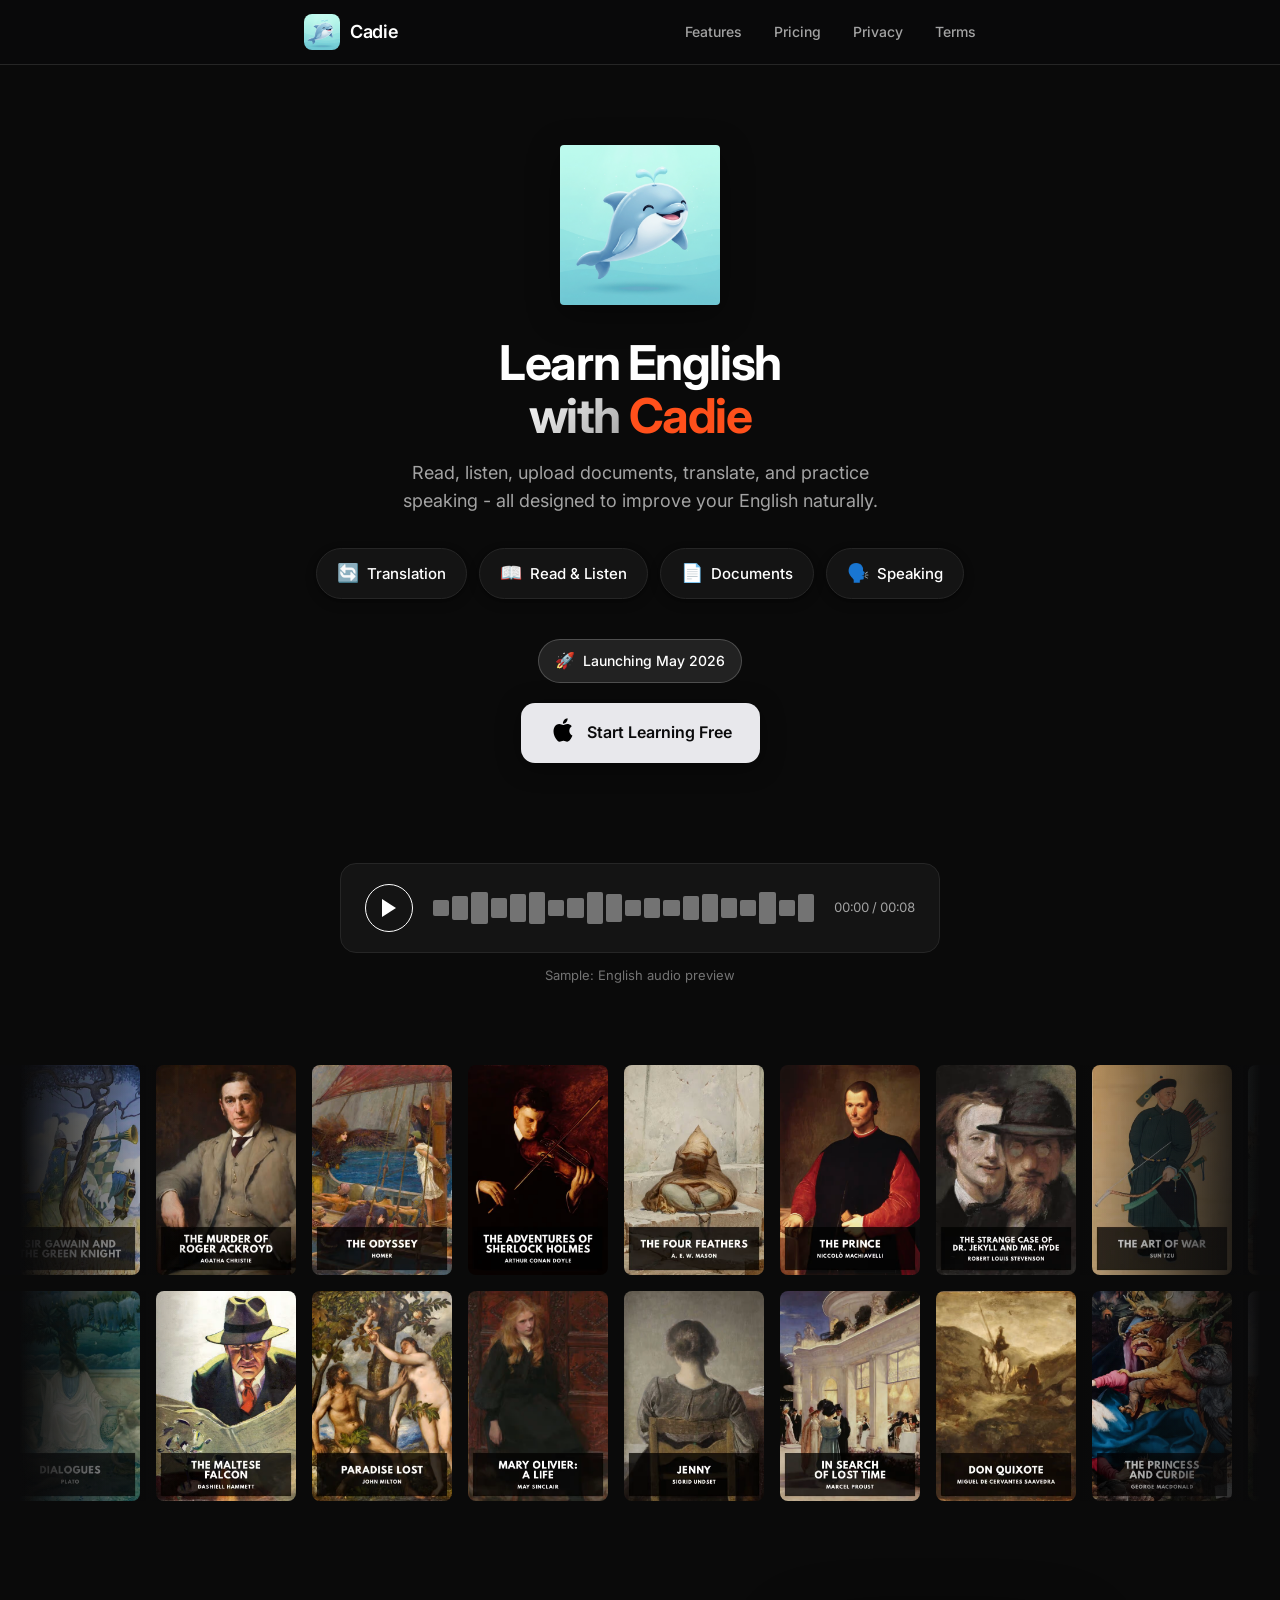
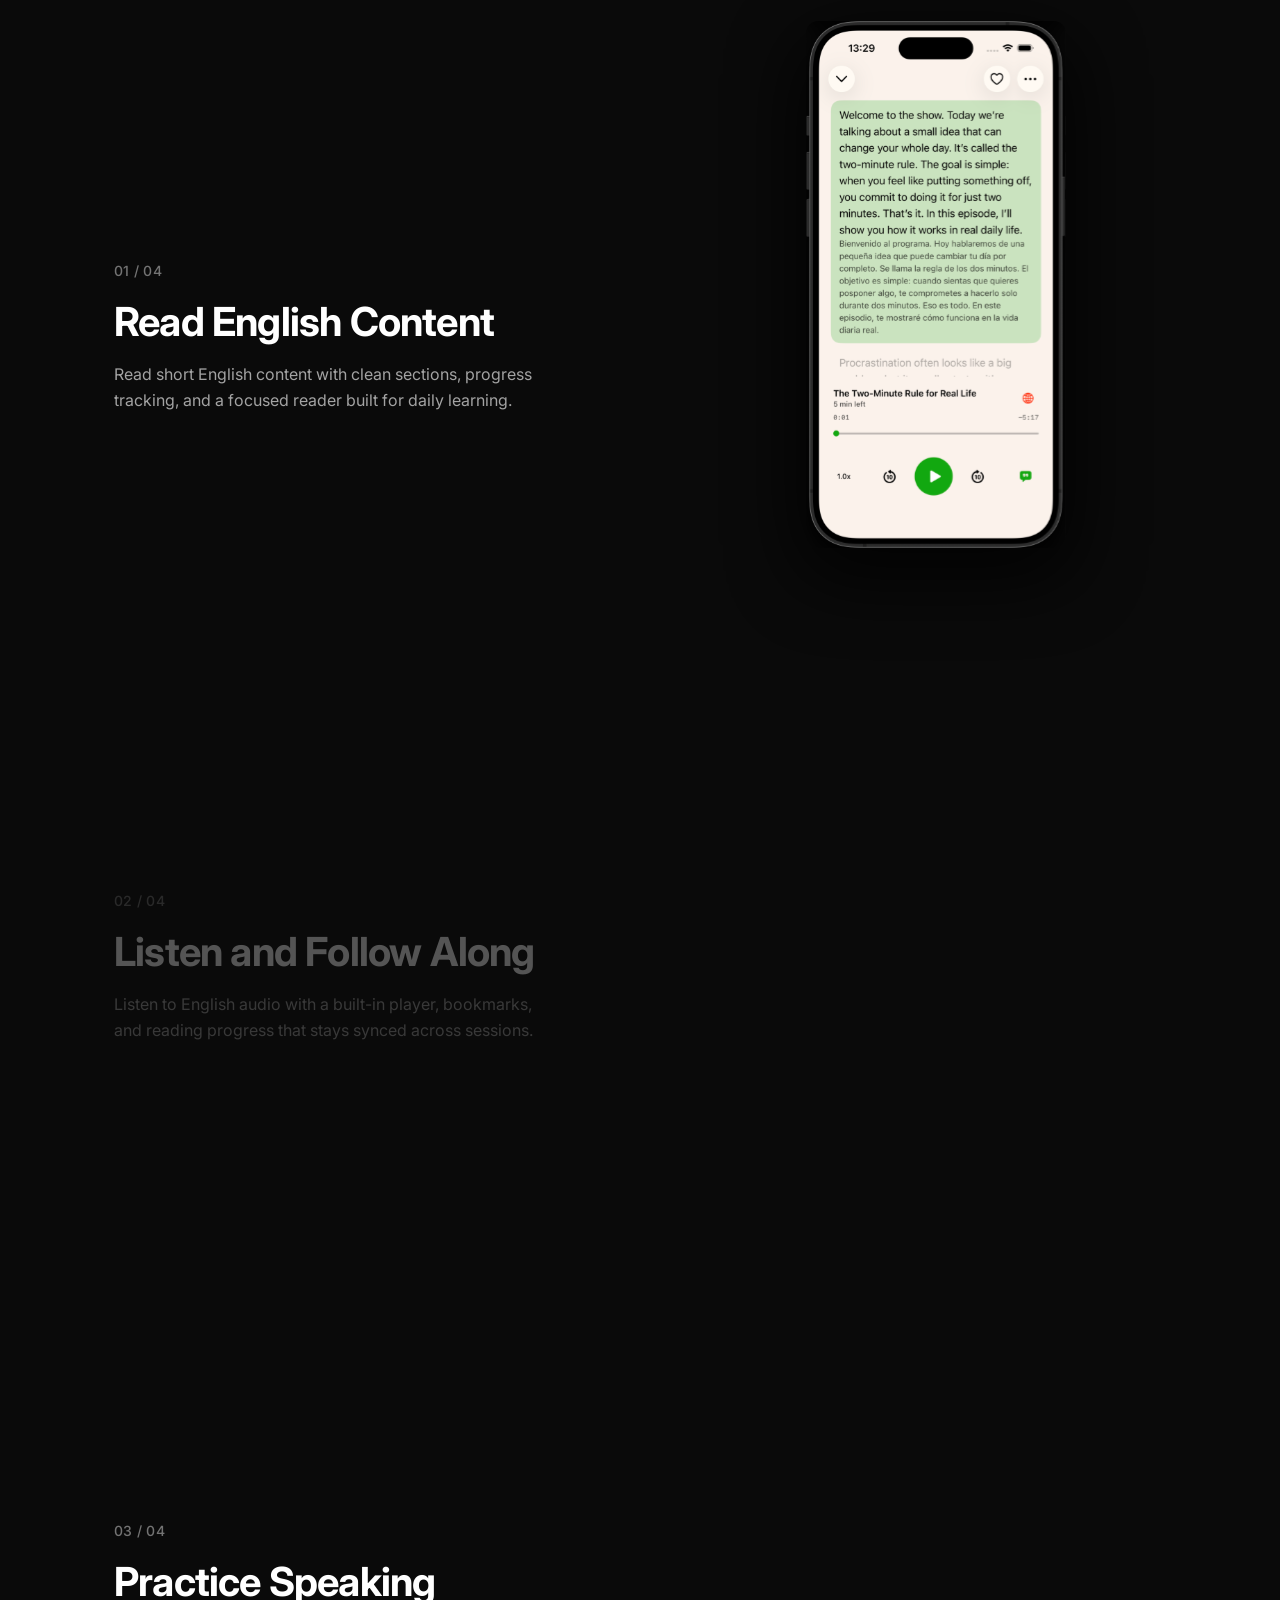
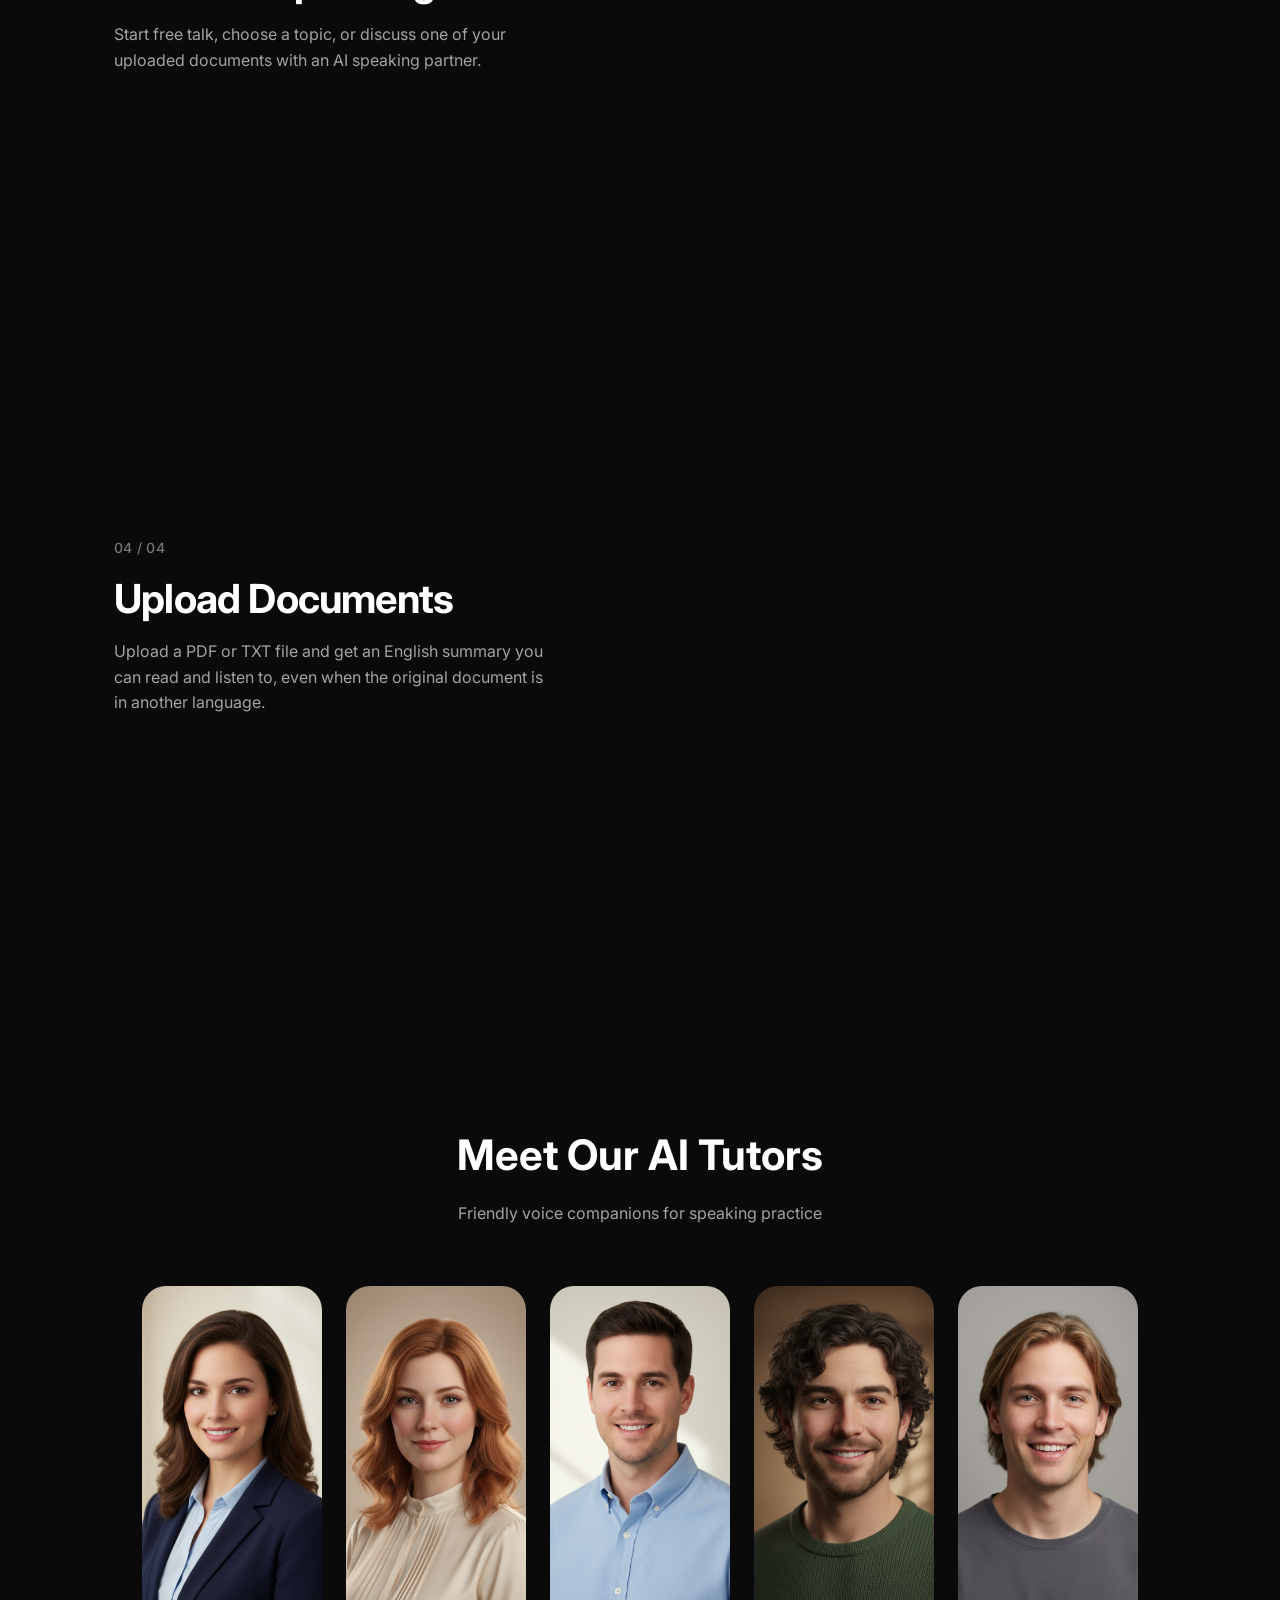
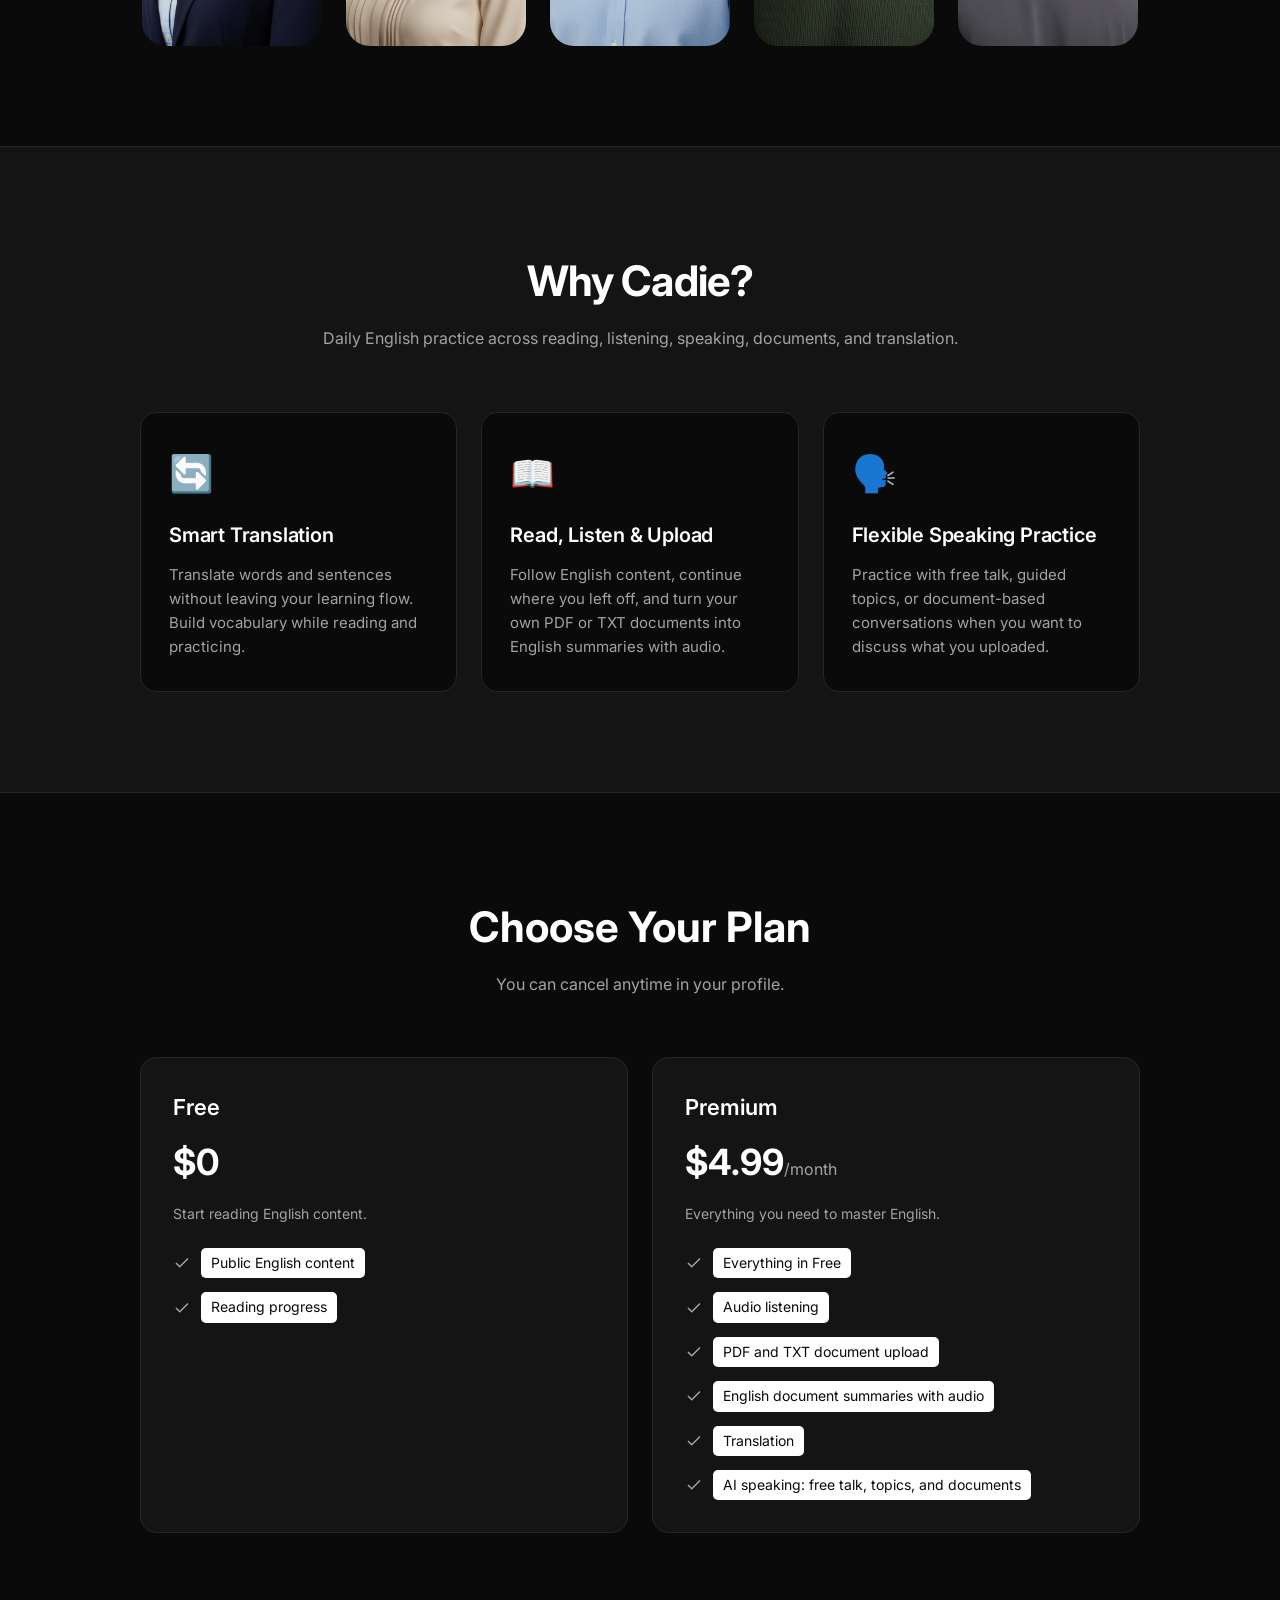
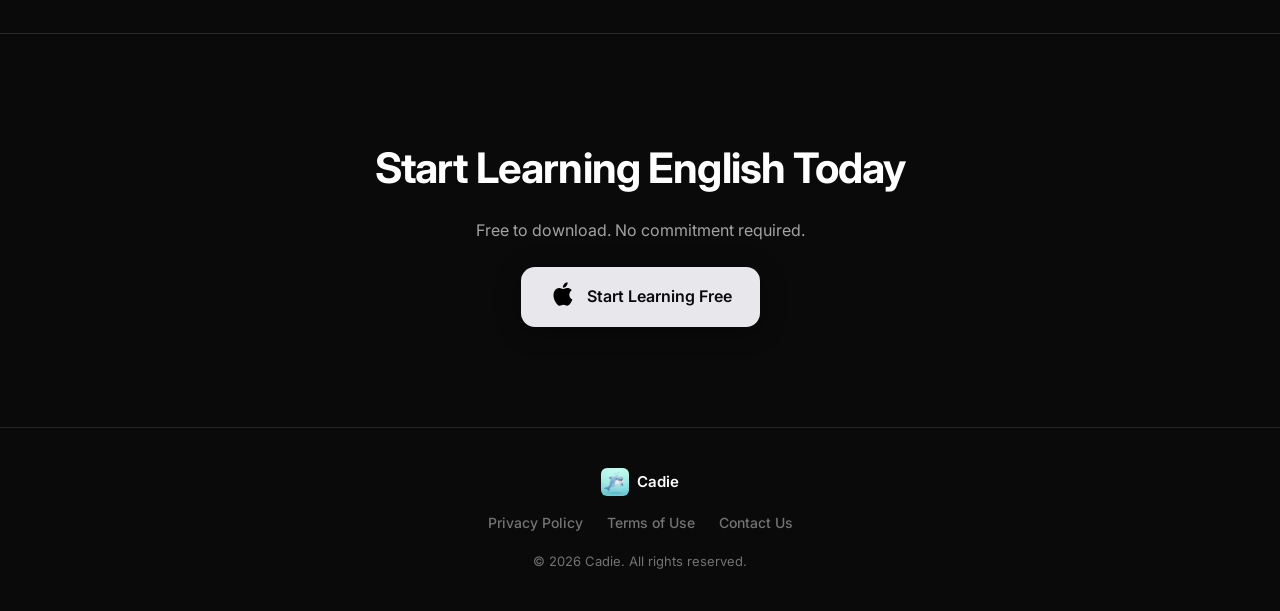
==== commit 2361c219: "Update Cadie GitHub Pages content" ====
--- a/index.html
+++ b/index.html
@@ -3,23 +3,23 @@
 <head>
     <meta charset="UTF-8">
     <meta name="viewport" content="width=device-width, initial-scale=1.0">
-    <title>Casie - Learn English with Books & AI Speaking</title>
-    <meta name="description" content="Casie helps you learn English naturally. Read and listen to books, and practice speaking with AI tutors that give real-time feedback.">
-    <meta name="keywords" content="learn english, english app, english books, speaking practice, AI english tutor, english levels">
-    <meta name="author" content="Casie">
+    <title>Cadie - Read, Listen, Upload Documents & Practice English</title>
+    <meta name="description" content="Cadie helps you learn English naturally. Read and listen to English content, upload documents for English audio summaries, translate text, and practice speaking with AI.">
+    <meta name="keywords" content="learn english, english app, english audio summaries, document upload, PDF summary, TXT summary, speaking practice, AI english tutor, translation">
+    <meta name="author" content="Cadie">
     <meta name="robots" content="index, follow">
-    <link rel="canonical" href="https://aykutssert.github.io/Casie/">
+    <link rel="canonical" href="https://aykutssert.github.io/cadie/">
     <!-- Open Graph -->
     <meta property="og:type" content="website">
-    <meta property="og:url" content="https://aykutssert.github.io/Casie/">
-    <meta property="og:title" content="Casie - Learn English with Books & AI Speaking">
-    <meta property="og:description" content="Learn English naturally with leveled audiobooks, and AI-powered speaking practice. Free to start.">
-    <meta property="og:image" content="https://aykutssert.github.io/Casie/icon.png">
+    <meta property="og:url" content="https://aykutssert.github.io/cadie/">
+    <meta property="og:title" content="Cadie - Read, Listen, Upload Documents & Practice English">
+    <meta property="og:description" content="Learn English with audio content, document summaries, translation, and AI speaking practice. Free to start.">
+    <meta property="og:image" content="https://aykutssert.github.io/cadie/icon.png">
     <!-- Twitter Card -->
     <meta name="twitter:card" content="summary_large_image">
-    <meta name="twitter:title" content="Casie - Learn English with Books & AI Speaking">
-    <meta name="twitter:description" content="Learn English naturally with leveled audiobooks, and AI-powered speaking practice.">
-    <meta name="twitter:image" content="https://aykutssert.github.io/Casie/icon.png">
+    <meta name="twitter:title" content="Cadie - Read, Listen, Upload Documents & Practice English">
+    <meta name="twitter:description" content="Learn English with audio content, document summaries, translation, and AI speaking practice.">
+    <meta name="twitter:image" content="https://aykutssert.github.io/cadie/icon.png">
     <link rel="preconnect" href="https://fonts.googleapis.com">
     <link rel="preconnect" href="https://fonts.gstatic.com" crossorigin>
     <link href="https://fonts.googleapis.com/css2?family=Inter:wght@400;500;600;700&display=swap" rel="stylesheet">
@@ -32,7 +32,7 @@
         <div class="container nav-content">
             <a href="." class="logo">
                 <img src="dolphin.png" alt="" class="nav-logo" width="36" height="36">
-                <span class="logo-text">Casie</span>
+                <span class="logo-text">Cadie</span>
             </a>
             <button class="nav-toggle" aria-label="Toggle menu">
                 <span></span>
@@ -52,10 +52,10 @@
         <div class="container">
             <div class="hero-content">
                 <div class="app-logo">
-                    <img src="dolphin.png" alt="Casie" class="logo-image" width="160" height="160">
-                </div>
-                <h1>Learn English<br><span class="gradient-text">with </span><span class="casie-orange">Casie</span></h1>
-                <p class="hero-subtitle">Books, translation, and AI speaking - all designed to improve your English naturally.</p>
+                    <img src="dolphin.png" alt="Cadie" class="logo-image" width="160" height="160">
+                </div>
+                <h1>Learn English<br><span class="gradient-text">with </span><span class="cadie-orange">Cadie</span></h1>
+                <p class="hero-subtitle">Read, listen, upload documents, translate, and practice speaking - all designed to improve your English naturally.</p>
                 <div class="hero-features">
                     <a href="#features" class="feature-pill">
                         <span class="feature-icon">🔄</span>
@@ -63,7 +63,11 @@
                     </a>
                     <a href="#features" class="feature-pill">
                         <span class="feature-icon">📖</span>
-                        <span>Books</span>
+                        <span>Read & Listen</span>
+                    </a>
+                    <a href="#features" class="feature-pill">
+                        <span class="feature-icon">📄</span>
+                        <span>Documents</span>
                     </a>
                     <a href="#features" class="feature-pill">
                         <span class="feature-icon">🗣️</span>
@@ -74,7 +78,7 @@
                     <span class="launch-badge">🚀</span>
                     <span class="launch-text">Launching May 2026</span>
                 </div>
-                <a href="https://apps.apple.com/app/Casie" class="download-btn">
+                <a href="https://apps.apple.com/app/cadie" class="download-btn">
                     <img src="app-store.svg" alt="App Store" width="28" height="32">
                     Start Learning Free
                 </a>
@@ -82,11 +86,11 @@
         </div>
     </main>
 
-    <!-- Book Preview -->
+    <!-- Audio Preview -->
     <section class="podcast-preview-section">
         <div class="container">
             <div class="podcast-player">
-                <button class="podcast-play-btn" id="podcastPlayBtn" aria-label="Play podcast preview">
+                <button class="podcast-play-btn" id="podcastPlayBtn" aria-label="Play audio preview">
                     <svg class="play-icon" width="24" height="24" viewBox="0 0 24 24" fill="currentColor">
                         <polygon points="5 3 19 12 5 21 5 3"/>
                     </svg>
@@ -105,7 +109,7 @@
                 </div>
                 <div class="podcast-time" id="podcastTime">00:00 / 00:30</div>
             </div>
-            <p class="podcast-label">Sample: Jibby Jones Book</p>
+            <p class="podcast-label">Sample: English audio preview</p>
         </div>
     </section>
 
@@ -188,23 +192,23 @@
             <div class="features-text-content">
                 <div class="feature-step" data-step="1">
                     <span class="step-number">01 / 04</span>
-                    <h2>Read Books</h2>
-                    <p>Classic and modern literature with integrated audio. Read along, listen, or do both - at your own pace with adjustable speed.</p>
+                    <h2>Read English Content</h2>
+                    <p>Read short English content with clean sections, progress tracking, and a focused reader built for daily learning.</p>
                 </div>
                 <div class="feature-step" data-step="2">
                     <span class="step-number">02 / 04</span>
-                    <h2>Listen Book</h2>
-                    <p>Immersive audiobook experience with synchronized text. Follow along as the narrator reads, or just listen and absorb.</p>
+                    <h2>Listen and Follow Along</h2>
+                    <p>Listen to English audio with a built-in player, bookmarks, and reading progress that stays synced across sessions.</p>
                 </div>
                 <div class="feature-step" data-step="3">
                     <span class="step-number">03 / 04</span>
                     <h2>Practice Speaking</h2>
-                    <p>AI-powered conversations that adapt to your level. Get instant feedback on pronunciation and build confidence naturally.</p>
+                    <p>Start free talk, choose a topic, or discuss one of your uploaded documents with an AI speaking partner.</p>
                 </div>
                 <div class="feature-step" data-step="4">
                     <span class="step-number">04 / 04</span>
-                    <h2>Translate Instantly</h2>
-                    <p>Tap for instant translation. Build vocabulary naturally while staying immersed in the content.</p>
+                    <h2>Upload Documents</h2>
+                    <p>Upload a PDF or TXT file and get an English summary you can read and listen to, even when the original document is in another language.</p>
                 </div>
             </div>
 
@@ -214,7 +218,7 @@
                     <img src="module-img/book-reader.svg" alt="Book Reader" class="raw-phone-img" data-step="1">
                     <img src="module-img/book-player.svg" alt="Book Player" class="raw-phone-img" data-step="2">
                     <img src="module-img/speaking.svg" alt="Speaking" class="raw-phone-img" data-step="3">
-                    <img src="module-img/translate.svg" alt="Translate" class="raw-phone-img" data-step="4">
+                    <img src="module-img/translate.svg" alt="Document Upload" class="raw-phone-img" data-step="4">
                 </div>
             </div>
 
@@ -224,28 +228,28 @@
                     <img src="module-img/book-reader.svg" alt="Book Reader" class="mobile-raw-img" data-slide="0">
                     <img src="module-img/book-player.svg" alt="Book Player" class="mobile-raw-img" data-slide="1">
                     <img src="module-img/speaking.svg" alt="Speaking" class="mobile-raw-img" data-slide="2">
-                    <img src="module-img/translate.svg" alt="Translate" class="mobile-raw-img" data-slide="3">
+                    <img src="module-img/translate.svg" alt="Document Upload" class="mobile-raw-img" data-slide="3">
                 </div>
                 <div class="mobile-text-content">
                     <div class="mobile-text-slide" data-slide="0">
                         <span class="step-number">01 / 04</span>
-                        <h3>Read Books</h3>
-                        <p>Classic literature with integrated audio.</p>
+                        <h3>Read English Content</h3>
+                        <p>Focused reading with progress tracking.</p>
                     </div>
                     <div class="mobile-text-slide" data-slide="1">
                         <span class="step-number">02 / 04</span>
-                        <h3>Listen Book</h3>
-                        <p>Immersive audiobook experience.</p>
+                        <h3>Listen and Follow Along</h3>
+                        <p>Audio, bookmarks, and synced progress.</p>
                     </div>
                     <div class="mobile-text-slide" data-slide="2">
                         <span class="step-number">03 / 04</span>
                         <h3>Practice Speaking</h3>
-                        <p>AI-powered conversations.</p>
+                        <p>Free talk, topics, and document practice.</p>
                     </div>
                     <div class="mobile-text-slide" data-slide="3">
                         <span class="step-number">04 / 04</span>
-                        <h3>Translate Instantly</h3>
-                        <p>Tap for instant translation.</p>
+                        <h3>Upload Documents</h3>
+                        <p>Turn PDFs and TXT files into English audio summaries.</p>
                     </div>
                 </div>
                 <div class="carousel-dots">
@@ -673,28 +677,28 @@
         });
     </script>
 
-    <!-- Why Casie Section -->
+    <!-- Why Cadie Section -->
     <section class="why-section">
         <div class="container">
             <div class="why-header">
-                <h2>Why Casie?</h2>
-                <p>Everything you need to go from beginner to fluent - in one app.</p>
+                <h2>Why Cadie?</h2>
+                <p>Daily English practice across reading, listening, speaking, documents, and translation.</p>
             </div>
             <div class="why-grid">
                 <div class="why-card">
                     <div class="why-icon">🔄</div>
                     <h3>Smart Translation</h3>
-                    <p>Instant translation with context-aware suggestions. Learn vocabulary naturally while reading books.</p>
+                    <p>Translate words and sentences without leaving your learning flow. Build vocabulary while reading and practicing.</p>
                 </div>
                 <div class="why-card">
                     <div class="why-icon">📖</div>
-                    <h3>Read & Listen Together</h3>
-                    <p>Books with synchronized audio. Read along, listen only, or switch between both. At your own pace.</p>
+                    <h3>Read, Listen & Upload</h3>
+                    <p>Follow English content, continue where you left off, and turn your own PDF or TXT documents into English summaries with audio.</p>
                 </div>
                 <div class="why-card">
                     <div class="why-icon">🗣️</div>
-                    <h3>AI Speaking Coach</h3>
-                    <p>Free-talk with an AI tutor. Get instant feedback on your English, topic suggestions, and build real confidence.</p>
+                    <h3>Flexible Speaking Practice</h3>
+                    <p>Practice with free talk, guided topics, or document-based conversations when you want to discuss what you uploaded.</p>
                 </div>
             </div>
         </div>
@@ -714,10 +718,10 @@
                         <h3>Free</h3>
                         <div class="price">$0</div>
                     </div>
-                    <p class="pricing-summary">Read books</p>
+                    <p class="pricing-summary">Start reading English content.</p>
                     <ul class="pricing-features">
-                        <li><svg width="18" height="18" viewBox="0 0 24 24" fill="none" stroke="currentColor" stroke-width="2"><polyline points="20 6 9 17 4 12"/></svg><span>Book reading</span></li>
-                        <li><svg width="18" height="18" viewBox="0 0 24 24" fill="none" stroke="currentColor" stroke-width="2"><polyline points="20 6 9 17 4 12"/></svg><span>Public domain library</span></li>
+                        <li><svg width="18" height="18" viewBox="0 0 24 24" fill="none" stroke="currentColor" stroke-width="2"><polyline points="20 6 9 17 4 12"/></svg><span>Public English content</span></li>
+                        <li><svg width="18" height="18" viewBox="0 0 24 24" fill="none" stroke="currentColor" stroke-width="2"><polyline points="20 6 9 17 4 12"/></svg><span>Reading progress</span></li>
                     </ul>
                 </div>
 
@@ -730,10 +734,11 @@
                     <p class="pricing-summary">Everything you need to master English.</p>
                     <ul class="pricing-features">
                         <li><svg width="18" height="18" viewBox="0 0 24 24" fill="none" stroke="currentColor" stroke-width="2"><polyline points="20 6 9 17 4 12"/></svg><span>Everything in Free</span></li>
+                        <li><svg width="18" height="18" viewBox="0 0 24 24" fill="none" stroke="currentColor" stroke-width="2"><polyline points="20 6 9 17 4 12"/></svg><span>Audio listening</span></li>
+                        <li><svg width="18" height="18" viewBox="0 0 24 24" fill="none" stroke="currentColor" stroke-width="2"><polyline points="20 6 9 17 4 12"/></svg><span>PDF and TXT document upload</span></li>
+                        <li><svg width="18" height="18" viewBox="0 0 24 24" fill="none" stroke="currentColor" stroke-width="2"><polyline points="20 6 9 17 4 12"/></svg><span>English document summaries with audio</span></li>
                         <li><svg width="18" height="18" viewBox="0 0 24 24" fill="none" stroke="currentColor" stroke-width="2"><polyline points="20 6 9 17 4 12"/></svg><span>Translation</span></li>
-                        <li><svg width="18" height="18" viewBox="0 0 24 24" fill="none" stroke="currentColor" stroke-width="2"><polyline points="20 6 9 17 4 12"/></svg><span>Audiobook listening</span></li>
-                        <li><svg width="18" height="18" viewBox="0 0 24 24" fill="none" stroke="currentColor" stroke-width="2"><polyline points="20 6 9 17 4 12"/></svg><span>Speaking practice</span></li>
-                        <li><svg width="18" height="18" viewBox="0 0 24 24" fill="none" stroke="currentColor" stroke-width="2"><polyline points="20 6 9 17 4 12"/></svg><span>AI conversation feedback</span></li>
+                        <li><svg width="18" height="18" viewBox="0 0 24 24" fill="none" stroke="currentColor" stroke-width="2"><polyline points="20 6 9 17 4 12"/></svg><span>AI speaking: free talk, topics, and documents</span></li>
                     </ul>
                 </div>
             </div>
@@ -746,7 +751,7 @@
             <div class="cta-content">
                 <h2>Start Learning English Today</h2>
                 <p>Free to download. No commitment required.</p>
-                <a href="https://apps.apple.com/app/Casie" class="download-btn">
+                <a href="https://apps.apple.com/app/cadie" class="download-btn">
                     <img src="app-store.svg" alt="App Store" width="28" height="32">
                     Start Learning Free
                 </a>
@@ -758,14 +763,14 @@
         <div class="container footer-content">
             <div class="footer-brand">
                 <img src="dolphin.png" alt="" class="footer-logo" width="28" height="28">
-                <span class="footer-name">Casie</span>
+                <span class="footer-name">Cadie</span>
             </div>
             <div class="footer-links">
                 <a href="privacy.html">Privacy Policy</a>
                 <a href="terms.html">Terms of Use</a>
                 <a href="mailto:aykutssert@gmail.com">Contact Us</a>
             </div>
-            <p class="footer-copy">&copy; 2026 Casie. All rights reserved.</p>
+            <p class="footer-copy">&copy; 2026 Cadie. All rights reserved.</p>
         </div>
     </footer>
 </body>
--- a/style.css
+++ b/style.css
@@ -1,5 +1,5 @@
 /* ============================================
-   Casie — Legal Pages
+   Cadie — Legal Pages
    Clean, modern, professional
    ============================================ */
 
@@ -240,7 +240,7 @@
     background-clip: text;
 }
 
-.casie-orange {
+.cadie-orange {
     color: #FF501B;
 }
 
